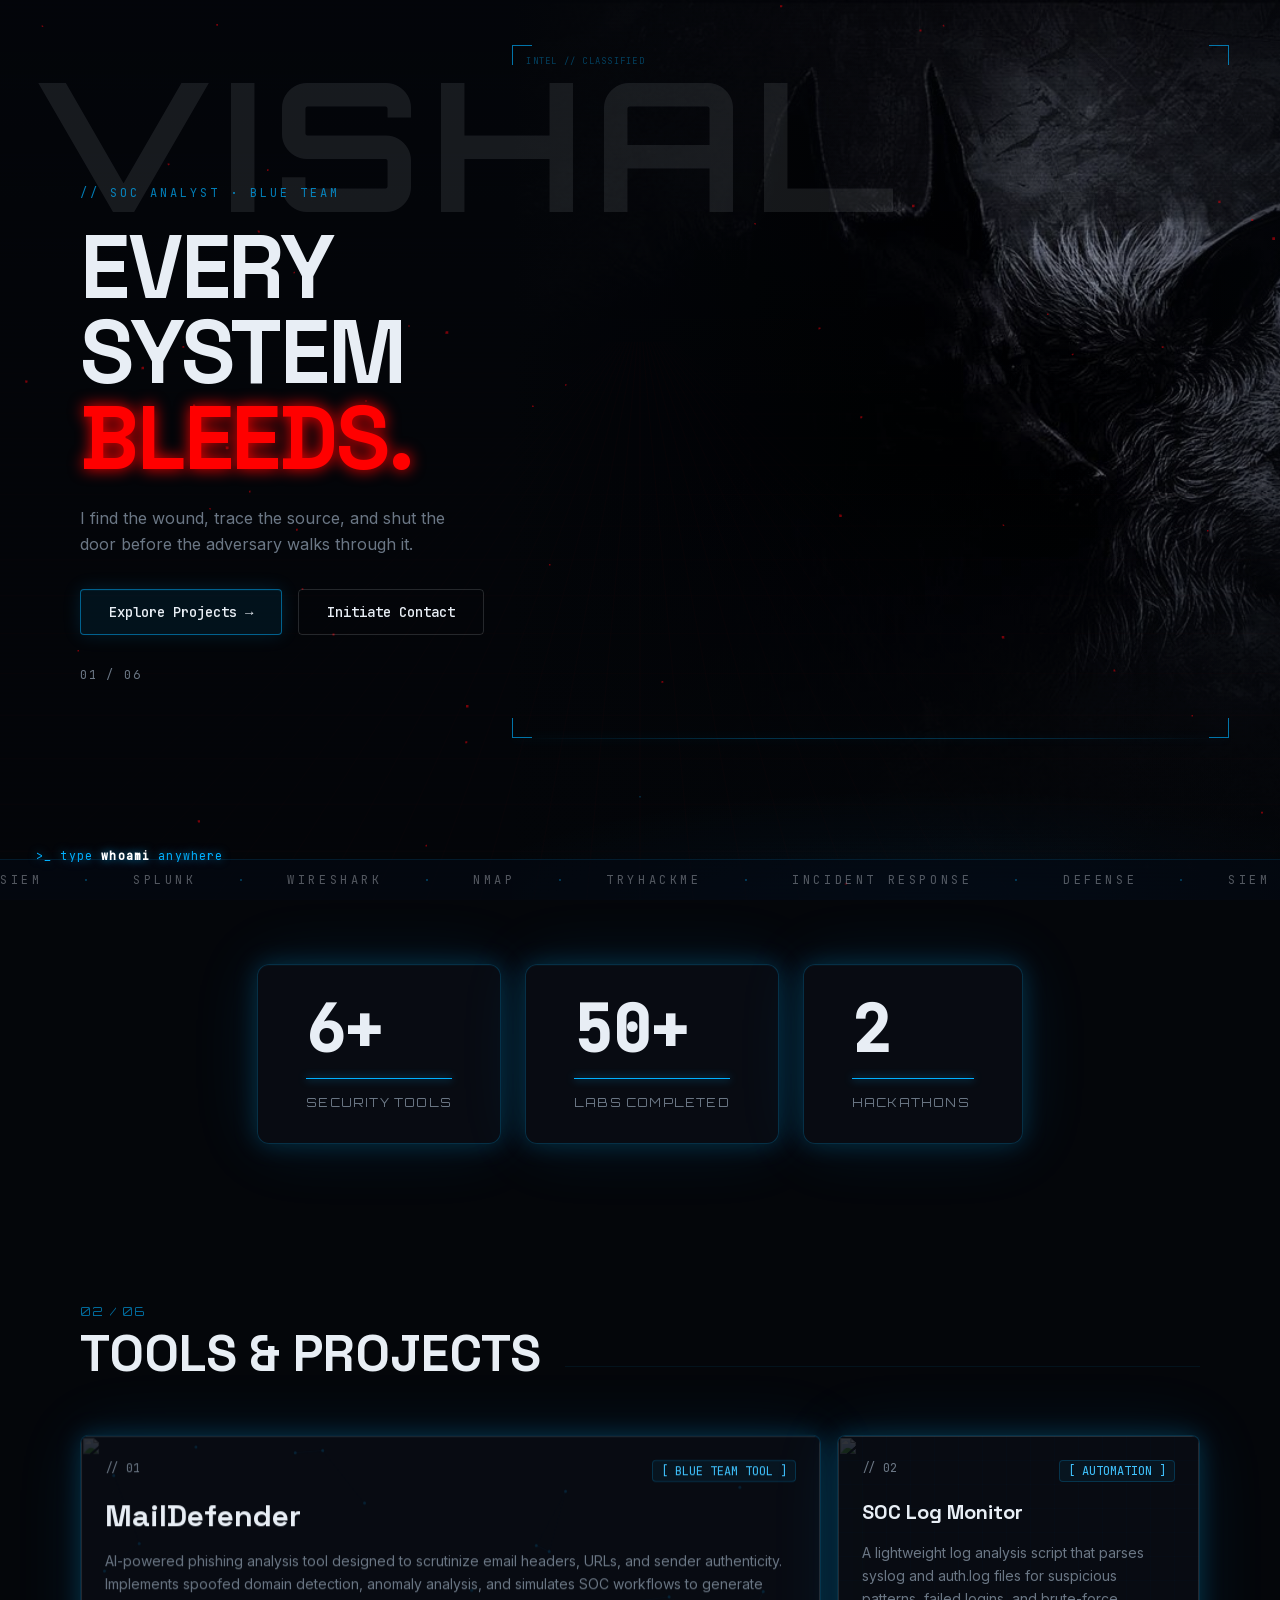
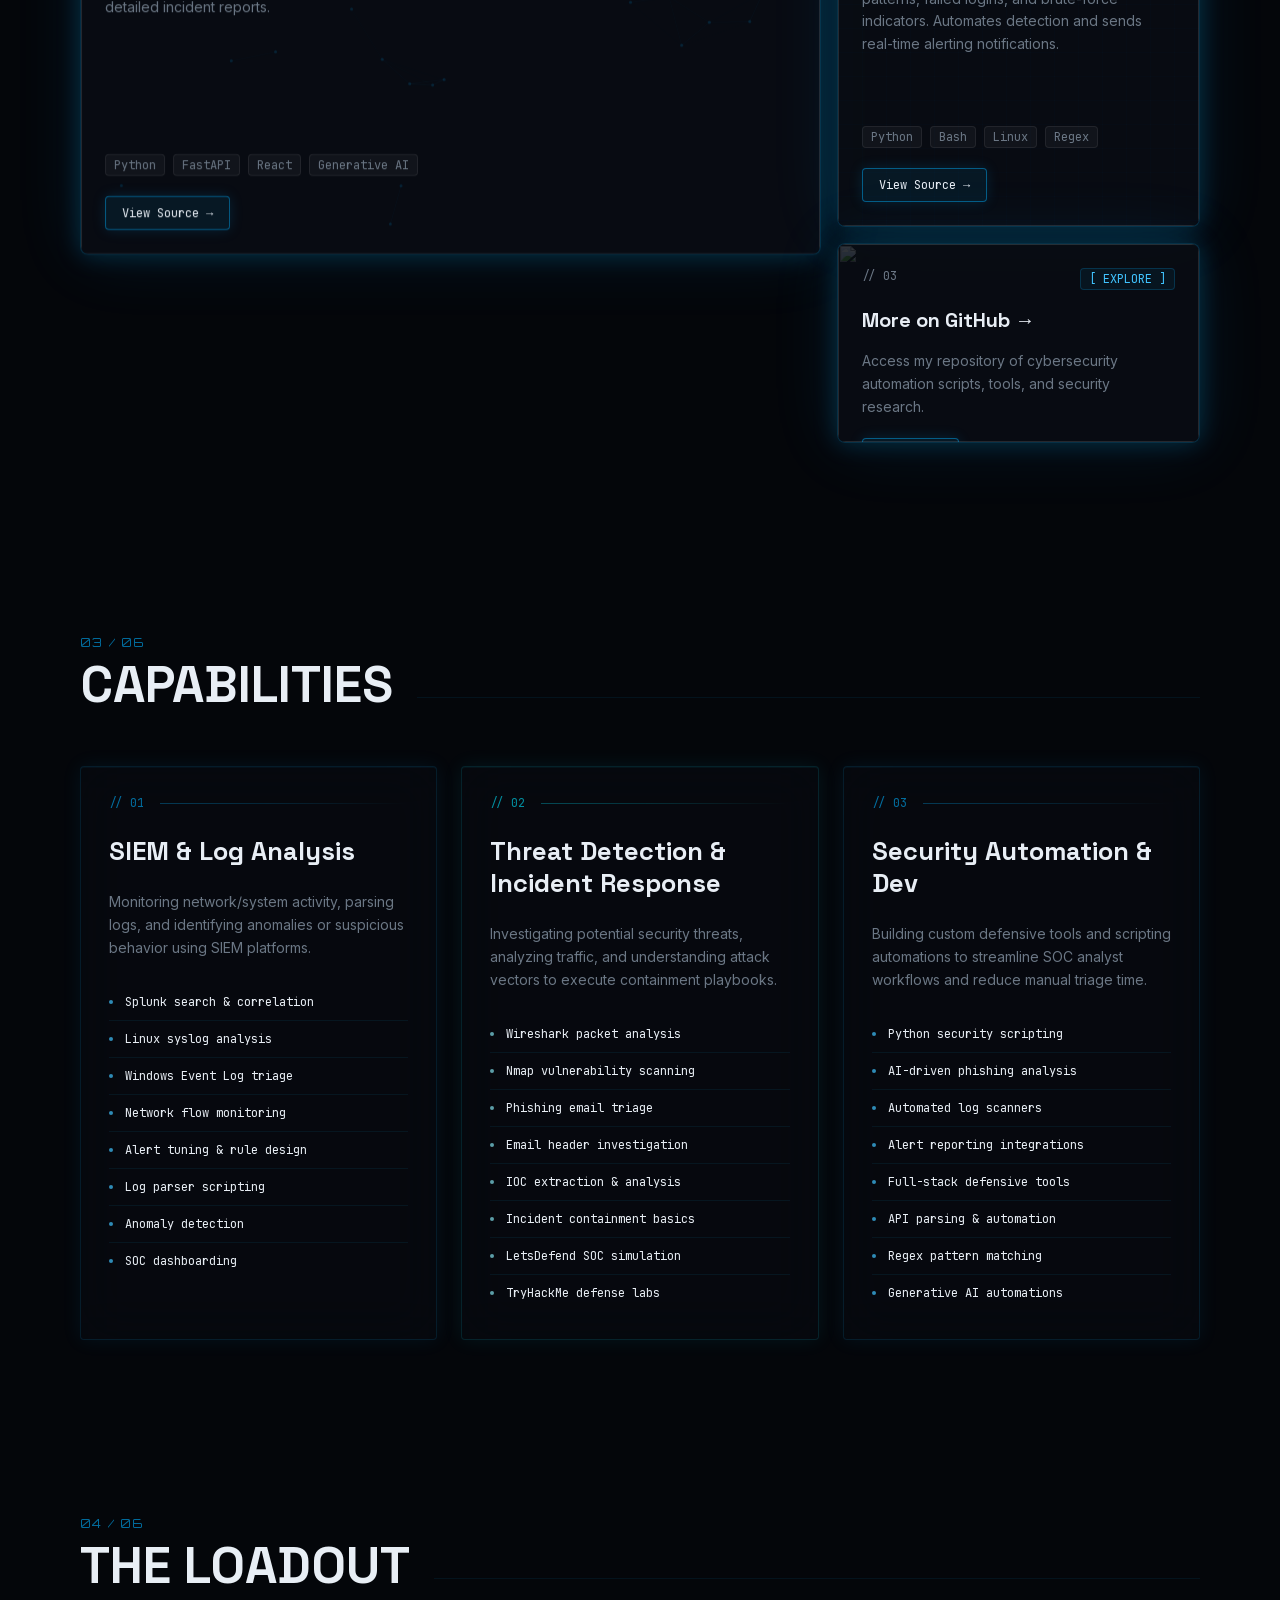
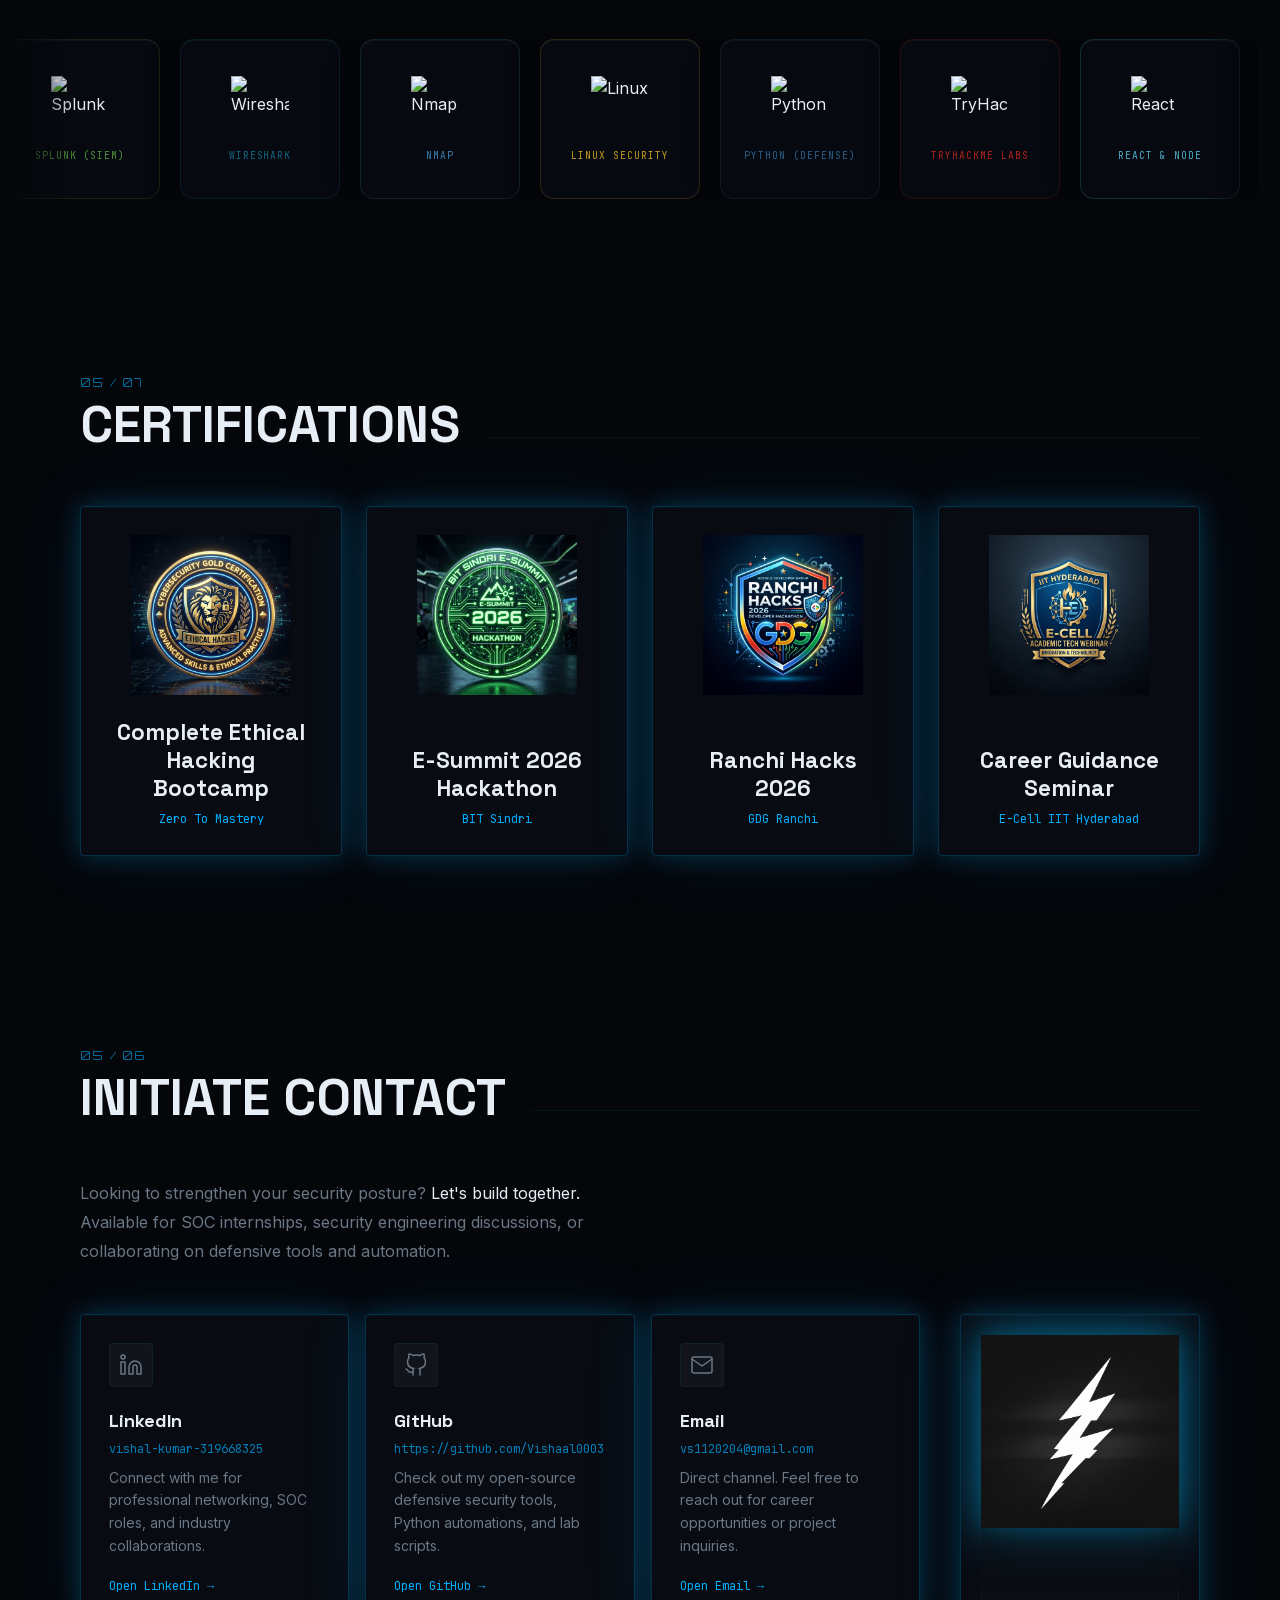
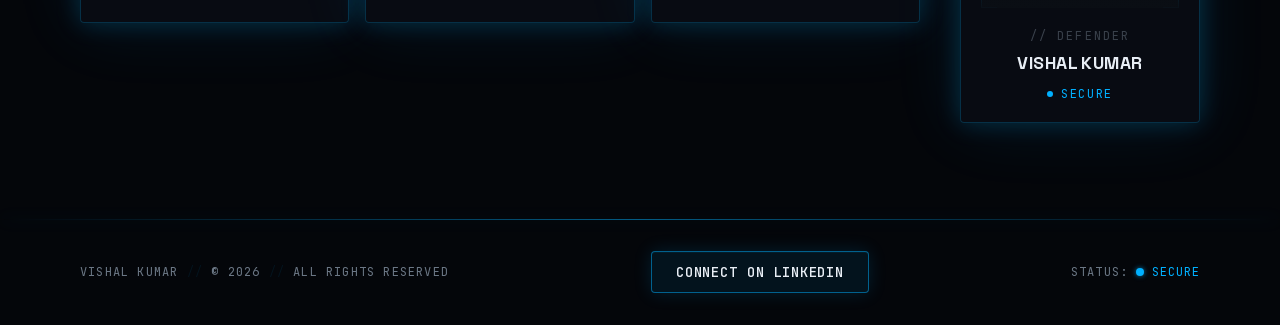
==== index.html @ d6a84d4f "deploy: c1efbf26a50e466e56a707b1d0d58986525c379f" ====
<!DOCTYPE html><html lang="en" class="space_grotesk_ab0b322d-module__zEBXja__variable inter_413c769-module__LNmAwW__variable jetbrains_mono_65475aa-module__RPHOIW__variable orbitron_3105c74e-module__0l-ieG__variable h-full"><head><meta charSet="utf-8"/><meta name="viewport" content="width=device-width, initial-scale=1"/><link rel="preload" href="/_next/static/media/051742360c26797e-s.p.0f97p8c3305p~.woff2" as="font" crossorigin="" type="font/woff2"/><link rel="preload" href="/_next/static/media/0acc7fdf55eb3220-s.p.12o-f1.6qra-s.woff2" as="font" crossorigin="" type="font/woff2"/><link rel="preload" href="/_next/static/media/0c89a48fa5027cee-s.p.0rd3rjvnnhw7n.woff2" as="font" crossorigin="" type="font/woff2"/><link rel="preload" href="/_next/static/media/83afe278b6a6bb3c-s.p.0q-301v4kxxnr.woff2" as="font" crossorigin="" type="font/woff2"/><link rel="preload" as="image" href="/vishal_defender_hero.png"/><link rel="preload" as="image" href="https://cdn.simpleicons.org/splunk/5FBA43"/><link rel="preload" as="image" href="https://cdn.simpleicons.org/wireshark/167e9f"/><link rel="preload" as="image" href="https://cdn.simpleicons.org/nmap/4a9eda"/><link rel="preload" as="image" href="https://cdn.simpleicons.org/linux/fcc624"/><link rel="preload" as="image" href="https://cdn.simpleicons.org/python/3776ab"/><link rel="preload" as="image" href="https://cdn.simpleicons.org/tryhackme/de2920"/><link rel="preload" as="image" href="https://cdn.simpleicons.org/react/61dafb"/><link rel="preload" as="image" href="https://cdn.simpleicons.org/typescript/3178c6"/><link rel="stylesheet" href="/_next/static/chunks/17j7f8eicbx8c.css" data-precedence="next"/><link rel="preload" as="script" fetchPriority="low" href="/_next/static/chunks/0ursk~c~2p0vl.js"/><script src="/_next/static/chunks/0pjq-hlddzx4h.js" async=""></script><script src="/_next/static/chunks/10~x95jhs6ns3.js" async=""></script><script src="/_next/static/chunks/turbopack-0vj.4qb1bflr6.js" async=""></script><script src="/_next/static/chunks/0fsi8lw5utejl.js" async=""></script><script src="/_next/static/chunks/03ga.d~67..6x.js" async=""></script><script src="/_next/static/chunks/15qvp534nahp9.js" async=""></script><script src="/_next/static/chunks/0-wg_1a3a2196.js" async=""></script><meta name="next-size-adjust" content=""/><meta name="theme-color" content="#04060a"/><meta name="color-scheme" content="dark"/><title>Vishal Kumar — SOC Analyst &amp; Blue Team Specialist</title><meta name="description" content="SOC Analyst and cybersecurity defender based in Ranchi, Jharkhand, India. Specializing in threat detection, SIEM log analysis, phishing email triage, and security automations."/><meta name="author" content="Vishal Kumar"/><meta name="keywords" content="SOC Analyst,Blue Team,Threat Detection,SIEM,Splunk,Wireshark,Cybersecurity,Incident Response,MailDefender"/><meta property="og:title" content="Vishal Kumar — SOC Analyst &amp; Blue Team Specialist"/><meta property="og:description" content="SOC Analyst and cybersecurity defender. Specializing in threat detection, SIEM log analysis, and defensive security automations."/><meta property="og:image" content="http://localhost:3000/vishal_defender_1.png"/><meta property="og:image:width" content="1920"/><meta property="og:image:height" content="2180"/><meta property="og:image:alt" content="Vishal Kumar — SOC Analyst &amp; Blue Team Specialist"/><meta property="og:type" content="website"/><meta name="twitter:card" content="summary_large_image"/><meta name="twitter:title" content="Vishal Kumar — SOC Analyst &amp; Blue Team Specialist"/><meta name="twitter:description" content="SOC Analyst and cybersecurity defender. Specializing in threat detection, SIEM log analysis, and defensive security automations."/><meta name="twitter:image" content="http://localhost:3000/vishal_defender_1.png"/><link rel="icon" href="/vishal_defender_1.png"/><script src="/_next/static/chunks/03~yq9q893hmn.js" noModule=""></script></head><body class="min-h-full flex flex-col antialiased relative"><div hidden=""><!--$--><!--/$--></div><div id="tsparticles"><canvas style="width:100%;height:100%"></canvas></div><div class="relative z-10 flex flex-col flex-1"><canvas class="fixed inset-0 w-full h-full pointer-events-none z-50" aria-hidden="true"></canvas><div style="position:fixed;bottom:36px;left:36px;z-index:9999;font-family:var(--font-mono), monospace;font-size:0.72rem;letter-spacing:0.1em;color:#00b0ff;user-select:none;cursor:default;white-space:nowrap;text-shadow:0 0 10px rgba(0,176,255,0.7);animation:whoami-hint 4s ease-in-out infinite">&gt;_ type <strong style="color:#fff">whoami</strong> anywhere</div><main><section class="relative w-full min-h-screen flex flex-col overflow-hidden" style="background:#04060a" aria-label="Hero section"><div class="absolute inset-y-0 right-0 w-full lg:w-[60%] pointer-events-none" style="z-index:0" aria-hidden="true"><img alt="" decoding="async" data-nimg="fill" class="character-portrait" style="position:absolute;height:100%;width:100%;left:0;top:0;right:0;bottom:0;color:transparent;opacity:0.93" src="/vishal_defender_hero.png"/><div class="absolute inset-0" style="background:linear-gradient(to right, #04060a 0%, rgba(4,6,10,0.72) 18%, rgba(4,6,10,0.28) 44%, rgba(4,6,10,0.04) 68%, transparent 85%)"></div><div class="absolute bottom-0 left-0 right-0" style="height:48%;background:linear-gradient(to top, #04060a 0%, rgba(4,6,10,0.78) 38%, transparent 100%)"></div><div class="absolute bottom-0 left-0 right-0" style="height:32%;background:radial-gradient(ellipse 90% 55% at 55% 100%, rgba(0,176,255,0.07) 0%, transparent 70%)"></div><div class="absolute inset-0" style="background:linear-gradient(to left, rgba(4,6,10,0.55) 0%, transparent 25%)"></div><div class="lg:hidden absolute inset-0" style="background:rgba(4,6,10,0.62)"></div></div><div class="absolute inset-0 pointer-events-none" style="background:repeating-linear-gradient(0deg, transparent, transparent 2px, rgba(0,0,0,0.06) 2px, rgba(0,0,0,0.06) 4px);z-index:2" aria-hidden="true"></div><div class="absolute inset-0 pointer-events-none" style="z-index:3;opacity:0.4" aria-hidden="true"><canvas class="absolute inset-0 w-full h-full" aria-hidden="true" style="opacity:0.9"></canvas></div><div class="absolute inset-0 pointer-events-none" style="z-index:4" aria-hidden="true"><div style="position:relative;width:100%;height:100%;overflow:hidden;pointer-events:auto" class="w-full h-full" aria-hidden="true"><div style="width:100%;height:100%"><canvas style="display:block"></canvas></div></div></div><div class="absolute inset-x-0 pointer-events-none flex overflow-hidden" style="z-index:6;top:6%" aria-hidden="true"><span class="hero-watermark-letter font-orbitron font-black select-none" style="line-height:1;letter-spacing:0.06em;color:var(--text-primary);padding-left:clamp(0.75rem, 2.5vw, 5rem);opacity:0;transform:translateY(60px)">V</span><span class="hero-watermark-letter font-orbitron font-black select-none" style="line-height:1;letter-spacing:0.06em;color:var(--text-primary);opacity:0;transform:translateY(60px)">I</span><span class="hero-watermark-letter font-orbitron font-black select-none" style="line-height:1;letter-spacing:0.06em;color:var(--text-primary);opacity:0;transform:translateY(60px)">S</span><span class="hero-watermark-letter font-orbitron font-black select-none" style="line-height:1;letter-spacing:0.06em;color:var(--text-primary);opacity:0;transform:translateY(60px)">H</span><span class="hero-watermark-letter font-orbitron font-black select-none" style="line-height:1;letter-spacing:0.06em;color:var(--text-primary);opacity:0;transform:translateY(60px)">A</span><span class="hero-watermark-letter font-orbitron font-black select-none" style="line-height:1;letter-spacing:0.06em;color:var(--text-primary);opacity:0;transform:translateY(60px)">L</span></div><div class="boot-scan-line" style="z-index:9999;top:0px;opacity:1"></div><div class="absolute hidden lg:block pointer-events-none" aria-hidden="true" style="left:40%;right:4%;top:5%;bottom:18%;z-index:10;opacity:0"><div class="relative w-full h-full"><div style="position:absolute;width:20px;height:20px;border:1.5px solid rgba(0,176,255,0.65);top:0;left:0;border-right:none;border-bottom:none" aria-hidden="true"></div><div style="position:absolute;width:20px;height:20px;border:1.5px solid rgba(0,176,255,0.65);top:0;right:0;border-left:none;border-bottom:none" aria-hidden="true"></div><div style="position:absolute;width:20px;height:20px;border:1.5px solid rgba(0,176,255,0.65);bottom:0;left:0;border-right:none;border-top:none" aria-hidden="true"></div><div style="position:absolute;width:20px;height:20px;border:1.5px solid rgba(0,176,255,0.65);bottom:0;right:0;border-left:none;border-top:none" aria-hidden="true"></div><div style="position:absolute;top:1.5%;left:50%;transform:translateX(-50%);white-space:nowrap"></div><div style="position:absolute;top:1.5%;left:2%;font-family:var(--font-mono);font-size:0.55rem;letter-spacing:0.14em;color:rgba(0,176,255,0.35)">INTEL // CLASSIFIED</div></div></div><div class="relative flex flex-col justify-center flex-1 px-6 lg:px-20 pt-24 pb-32 max-w-2xl" style="z-index:15;opacity:0"><p class="font-mono text-xs tracking-[0.25em] uppercase mb-6" style="color:var(--accent);opacity:0;transform:translateY(12px)">// SOC ANALYST · BLUE TEAM</p><h1 class="font-display font-bold leading-[0.95] tracking-tight mb-6" style="font-size:clamp(3rem, 7vw, 6rem);opacity:0;transform:translateY(24px)"><span style="color:var(--text-primary)">EVERY</span><br/><span style="color:var(--text-primary)">SYSTEM</span><br/><span style="color:#ff0000;text-shadow:0 0 15px #ff0000">BLEEDS.</span></h1><p class="text-base leading-relaxed max-w-sm mb-8" style="color:var(--text-muted);font-family:var(--font-sans);opacity:0;transform:translateY(16px)">I find the wound, trace the source, and shut the door before the adversary walks through it.</p><div class="flex flex-row flex-wrap gap-4" style="opacity:0;transform:translateY(16px)"><a href="#tools" class="hero-cta-primary group relative inline-flex items-center gap-2 px-7 py-3 rounded-sm font-mono text-sm font-medium transition-all duration-300 focus-visible:ring-2 focus-visible:ring-offset-2" style="background:rgba(0,176,255,0.08);color:var(--text-primary);border:1px solid rgba(0,176,255,0.5);box-shadow:0 0 18px rgba(0,176,255,0.15), inset 0 1px 0 rgba(0,176,255,0.06)">Explore Projects<span class="transition-transform duration-200 group-hover:translate-x-1">→</span></a><a href="#contact" class="hero-cta-secondary group inline-flex items-center gap-2 px-7 py-3 rounded-sm font-mono text-sm font-medium transition-all duration-300 focus-visible:ring-2 focus-visible:ring-offset-2" style="background:transparent;color:var(--text-primary);border:1px solid rgba(232,238,245,0.15)">Initiate Contact</a></div><span class="font-mono text-xs mt-8" style="color:var(--text-muted);letter-spacing:0.15em;opacity:0">01 / 06</span><div class="lg:hidden flex gap-6 mt-6 overflow-x-auto" aria-hidden="true" style="scrollbar-width:none;opacity:0"><div class="flex flex-col gap-0.5 shrink-0"><span style="font-family:var(--font-mono);font-size:0.48rem;letter-spacing:0.14em;color:rgba(107,119,133,0.6)">SUBJECT</span><span style="font-family:var(--font-mono);font-size:0.6rem;letter-spacing:0.08em;color:var(--accent-soft)">VISHAL KUMAR</span></div><div class="flex flex-col gap-0.5 shrink-0"><span style="font-family:var(--font-mono);font-size:0.48rem;letter-spacing:0.14em;color:rgba(107,119,133,0.6)">STATUS</span><span style="font-family:var(--font-mono);font-size:0.6rem;letter-spacing:0.08em;color:var(--accent)">MONITORING</span></div><div class="flex flex-col gap-0.5 shrink-0"><span style="font-family:var(--font-mono);font-size:0.48rem;letter-spacing:0.14em;color:rgba(107,119,133,0.6)">SHIELD_LVL</span><span style="font-family:var(--font-mono);font-size:0.6rem;letter-spacing:0.08em;color:var(--neon-red)">MAXIMUM</span></div><div class="flex flex-col gap-0.5 shrink-0"><span style="font-family:var(--font-mono);font-size:0.48rem;letter-spacing:0.14em;color:rgba(107,119,133,0.6)">SIG</span><span style="font-family:var(--font-mono);font-size:0.6rem;letter-spacing:0.08em;color:var(--text-muted)">VK:00:03:91:28</span></div><div class="flex flex-col gap-0.5 shrink-0"><span style="font-family:var(--font-mono);font-size:0.48rem;letter-spacing:0.14em;color:rgba(107,119,133,0.6)">NET_STATUS</span><span style="font-family:var(--font-mono);font-size:0.6rem;letter-spacing:0.08em;color:var(--accent)">SECURE</span></div></div></div><div class="absolute bottom-0 left-0 right-0 overflow-hidden py-3" aria-hidden="true" style="background:rgba(4,10,20,0.55);border-top:1px solid rgba(0,176,255,0.12);z-index:20;opacity:0"><div class="marquee-track flex gap-10 whitespace-nowrap w-max"><span class="font-mono text-xs tracking-[0.3em]" style="color:rgba(232,238,245,0.35)">SIEM<span class="ml-10" style="color:var(--accent);opacity:0.35">·</span></span><span class="font-mono text-xs tracking-[0.3em]" style="color:rgba(232,238,245,0.35)">SPLUNK<span class="ml-10" style="color:var(--accent);opacity:0.35">·</span></span><span class="font-mono text-xs tracking-[0.3em]" style="color:rgba(232,238,245,0.35)">WIRESHARK<span class="ml-10" style="color:var(--accent);opacity:0.35">·</span></span><span class="font-mono text-xs tracking-[0.3em]" style="color:rgba(232,238,245,0.35)">NMAP<span class="ml-10" style="color:var(--accent);opacity:0.35">·</span></span><span class="font-mono text-xs tracking-[0.3em]" style="color:rgba(232,238,245,0.35)">TRYHACKME<span class="ml-10" style="color:var(--accent);opacity:0.35">·</span></span><span class="font-mono text-xs tracking-[0.3em]" style="color:rgba(232,238,245,0.35)">INCIDENT RESPONSE<span class="ml-10" style="color:var(--accent);opacity:0.35">·</span></span><span class="font-mono text-xs tracking-[0.3em]" style="color:rgba(232,238,245,0.35)">DEFENSE<span class="ml-10" style="color:var(--accent);opacity:0.35">·</span></span><span class="font-mono text-xs tracking-[0.3em]" style="color:rgba(232,238,245,0.35)">SIEM<span class="ml-10" style="color:var(--accent);opacity:0.35">·</span></span><span class="font-mono text-xs tracking-[0.3em]" style="color:rgba(232,238,245,0.35)">SPLUNK<span class="ml-10" style="color:var(--accent);opacity:0.35">·</span></span><span class="font-mono text-xs tracking-[0.3em]" style="color:rgba(232,238,245,0.35)">WIRESHARK<span class="ml-10" style="color:var(--accent);opacity:0.35">·</span></span><span class="font-mono text-xs tracking-[0.3em]" style="color:rgba(232,238,245,0.35)">NMAP<span class="ml-10" style="color:var(--accent);opacity:0.35">·</span></span><span class="font-mono text-xs tracking-[0.3em]" style="color:rgba(232,238,245,0.35)">TRYHACKME<span class="ml-10" style="color:var(--accent);opacity:0.35">·</span></span><span class="font-mono text-xs tracking-[0.3em]" style="color:rgba(232,238,245,0.35)">INCIDENT RESPONSE<span class="ml-10" style="color:var(--accent);opacity:0.35">·</span></span><span class="font-mono text-xs tracking-[0.3em]" style="color:rgba(232,238,245,0.35)">DEFENSE<span class="ml-10" style="color:var(--accent);opacity:0.35">·</span></span><span class="font-mono text-xs tracking-[0.3em]" style="color:rgba(232,238,245,0.35)">SIEM<span class="ml-10" style="color:var(--accent);opacity:0.35">·</span></span><span class="font-mono text-xs tracking-[0.3em]" style="color:rgba(232,238,245,0.35)">SPLUNK<span class="ml-10" style="color:var(--accent);opacity:0.35">·</span></span><span class="font-mono text-xs tracking-[0.3em]" style="color:rgba(232,238,245,0.35)">WIRESHARK<span class="ml-10" style="color:var(--accent);opacity:0.35">·</span></span><span class="font-mono text-xs tracking-[0.3em]" style="color:rgba(232,238,245,0.35)">NMAP<span class="ml-10" style="color:var(--accent);opacity:0.35">·</span></span><span class="font-mono text-xs tracking-[0.3em]" style="color:rgba(232,238,245,0.35)">TRYHACKME<span class="ml-10" style="color:var(--accent);opacity:0.35">·</span></span><span class="font-mono text-xs tracking-[0.3em]" style="color:rgba(232,238,245,0.35)">INCIDENT RESPONSE<span class="ml-10" style="color:var(--accent);opacity:0.35">·</span></span><span class="font-mono text-xs tracking-[0.3em]" style="color:rgba(232,238,245,0.35)">DEFENSE<span class="ml-10" style="color:var(--accent);opacity:0.35">·</span></span><span class="font-mono text-xs tracking-[0.3em]" style="color:rgba(232,238,245,0.35)">SIEM<span class="ml-10" style="color:var(--accent);opacity:0.35">·</span></span><span class="font-mono text-xs tracking-[0.3em]" style="color:rgba(232,238,245,0.35)">SPLUNK<span class="ml-10" style="color:var(--accent);opacity:0.35">·</span></span><span class="font-mono text-xs tracking-[0.3em]" style="color:rgba(232,238,245,0.35)">WIRESHARK<span class="ml-10" style="color:var(--accent);opacity:0.35">·</span></span><span class="font-mono text-xs tracking-[0.3em]" style="color:rgba(232,238,245,0.35)">NMAP<span class="ml-10" style="color:var(--accent);opacity:0.35">·</span></span><span class="font-mono text-xs tracking-[0.3em]" style="color:rgba(232,238,245,0.35)">TRYHACKME<span class="ml-10" style="color:var(--accent);opacity:0.35">·</span></span><span class="font-mono text-xs tracking-[0.3em]" style="color:rgba(232,238,245,0.35)">INCIDENT RESPONSE<span class="ml-10" style="color:var(--accent);opacity:0.35">·</span></span><span class="font-mono text-xs tracking-[0.3em]" style="color:rgba(232,238,245,0.35)">DEFENSE<span class="ml-10" style="color:var(--accent);opacity:0.35">·</span></span></div></div><div class="absolute bottom-16 left-1/2 -translate-x-1/2 flex flex-col items-center gap-2" aria-hidden="true" style="z-index:20;opacity:0"><div class="w-px h-10 origin-top" style="background:linear-gradient(to bottom, var(--accent), transparent)"></div></div></section><section id="stats" class="relative w-full py-16" style="background:transparent" aria-label="Statistics"><div class="mx-auto px-6 lg:px-20 flex flex-col sm:flex-row items-center justify-center gap-6"><div class="glass-card flex flex-col gap-4 rounded-xl" style="padding:2rem 3rem;min-width:220px;opacity:0;transform:translateY(24px)"><span class="font-display font-bold leading-none" style="font-size:clamp(2.5rem, 5vw, 4rem);color:var(--text-primary)" aria-label="6+ Security Tools"><span class="font-mono tabular-nums">0<!-- -->+</span></span><span class="block h-px origin-left" style="background:var(--accent);box-shadow:0 0 8px var(--accent);transform:scaleX(0)"></span><span class="font-orbitron text-xs tracking-widest uppercase" style="color:var(--text-muted)">Security Tools</span></div><div class="glass-card flex flex-col gap-4 rounded-xl" style="padding:2rem 3rem;min-width:220px;opacity:0;transform:translateY(24px)"><span class="font-display font-bold leading-none" style="font-size:clamp(2.5rem, 5vw, 4rem);color:var(--text-primary)" aria-label="50+ Labs Completed"><span class="font-mono tabular-nums">0<!-- -->+</span></span><span class="block h-px origin-left" style="background:var(--accent);box-shadow:0 0 8px var(--accent);transform:scaleX(0)"></span><span class="font-orbitron text-xs tracking-widest uppercase" style="color:var(--text-muted)">Labs Completed</span></div><div class="glass-card flex flex-col gap-4 rounded-xl" style="padding:2rem 3rem;min-width:220px;opacity:0;transform:translateY(24px)"><span class="font-display font-bold leading-none" style="font-size:clamp(2.5rem, 5vw, 4rem);color:var(--text-primary)" aria-label="2 Hackathons"><span class="font-mono tabular-nums">0</span></span><span class="block h-px origin-left" style="background:var(--accent);box-shadow:0 0 8px var(--accent);transform:scaleX(0)"></span><span class="font-orbitron text-xs tracking-widest uppercase" style="color:var(--text-muted)">Hackathons</span></div></div></section><section id="tools" class="w-full py-24" style="background:transparent" aria-labelledby="arsenal-heading"><div class="max-w-350 mx-auto px-6 lg:px-20"><div class="flex items-end gap-6 mb-14"><div class="flex flex-col gap-2"><span class="font-orbitron text-xs tracking-widest uppercase" style="color:var(--accent);opacity:0">02 / 06</span><h2 id="arsenal-heading" class="font-display font-bold leading-none" style="font-size:clamp(2rem, 4vw, 3.5rem);color:var(--text-primary);opacity:0;transform:translateY(16px)">TOOLS &amp; PROJECTS</h2></div><div class="flex-1 h-px mb-3 origin-left hidden md:block" aria-hidden="true" style="background:var(--grid-line);transform:scaleX(0)"></div></div><div class="grid grid-cols-1 lg:grid-cols-3 gap-4"><div class="lg:col-span-2"><article class="glass-card group relative rounded-lg overflow-hidden cursor-pointer flex flex-col transition-[transform,border-color,box-shadow] min-h-105" style="will-change:transform;opacity:0;transform:translateY(24px)"><div class="absolute inset-0 pointer-events-none rounded-lg overflow-hidden" aria-hidden="true"><img alt="" loading="lazy" decoding="async" data-nimg="fill" style="position:absolute;height:100%;width:100%;left:0;top:0;right:0;bottom:0;object-fit:cover;object-position:center top;color:transparent;opacity:0.16" src="/electron.png.png"/></div><div class="pointer-events-none absolute inset-0 opacity-0 group-hover:opacity-100 transition-opacity duration-300 rounded-lg" style="background:radial-gradient(180px circle at var(--mx, 50%) var(--my, 50%), rgba(0,176,255,0.05) 0%, transparent 70%)" aria-hidden="true"></div><canvas class="absolute inset-0 w-full h-full opacity-60" aria-hidden="true"></canvas><div class="relative z-10 flex flex-col flex-1 p-6 gap-4"><div class="flex items-start justify-between gap-2"><span class="font-mono text-xs" style="color:var(--text-muted)">// 01</span><span class="font-mono text-xs px-2 py-0.5 rounded-sm border" style="color:var(--accent-soft);border-color:rgba(0,176,255,0.2);background:rgba(0,176,255,0.06)">[ BLUE TEAM TOOL ]</span></div><h3 class="font-display font-bold text-3xl" style="color:var(--text-primary)">MailDefender</h3><p class="text-sm leading-relaxed flex-1" style="color:var(--text-muted)">AI-powered phishing analysis tool designed to scrutinize email headers, URLs, and sender authenticity. Implements spoofed domain detection, anomaly analysis, and simulates SOC workflows to generate detailed incident reports.</p><div class="flex flex-wrap gap-2"><span class="font-mono text-xs px-2 py-0.5 rounded-sm" style="color:var(--text-muted);background:rgba(255,255,255,0.04);border:1px solid rgba(255,255,255,0.07)">Python</span><span class="font-mono text-xs px-2 py-0.5 rounded-sm" style="color:var(--text-muted);background:rgba(255,255,255,0.04);border:1px solid rgba(255,255,255,0.07)">FastAPI</span><span class="font-mono text-xs px-2 py-0.5 rounded-sm" style="color:var(--text-muted);background:rgba(255,255,255,0.04);border:1px solid rgba(255,255,255,0.07)">React</span><span class="font-mono text-xs px-2 py-0.5 rounded-sm" style="color:var(--text-muted);background:rgba(255,255,255,0.04);border:1px solid rgba(255,255,255,0.07)">Generative AI</span></div><div class="flex flex-wrap gap-3 pt-1"><a href="https://github.com/Vishal0003/MailDefender" target="_blank" rel="noopener noreferrer" class="inline-flex items-center gap-1.5 font-mono text-xs px-4 py-2 rounded-sm transition-all duration-200 focus-visible:ring-2 focus-visible:ring-offset-1" style="color:var(--text-primary);background:rgba(0,176,255,0.08);border:1px solid rgba(0,176,255,0.45);box-shadow:0 0 14px rgba(0,176,255,0.15)">View Source →</a></div></div><div class="pointer-events-none absolute inset-0 opacity-0 group-hover:opacity-100 transition-opacity duration-500 rounded-lg" style="background:linear-gradient(135deg, rgba(0,176,255,0.07) 0%, transparent 50%, rgba(0,100,180,0.07) 100%)" aria-hidden="true"></div></article></div><div class="flex flex-col gap-4"><article class="glass-card group relative rounded-lg overflow-hidden cursor-pointer flex flex-col transition-[transform,border-color,box-shadow] min-h-50 h-full" style="will-change:transform;opacity:0;transform:translateY(24px)"><div class="absolute inset-0 pointer-events-none rounded-lg overflow-hidden" aria-hidden="true"><img alt="" loading="lazy" decoding="async" data-nimg="fill" style="position:absolute;height:100%;width:100%;left:0;top:0;right:0;bottom:0;object-fit:cover;object-position:center top;color:transparent;opacity:0.16" src="/electron.png.png"/></div><div class="pointer-events-none absolute inset-0 opacity-0 group-hover:opacity-100 transition-opacity duration-300 rounded-lg" style="background:radial-gradient(180px circle at var(--mx, 50%) var(--my, 50%), rgba(0,176,255,0.05) 0%, transparent 70%)" aria-hidden="true"></div><div class="absolute inset-0 opacity-20 pointer-events-none" style="background-image:linear-gradient(var(--grid-line) 1px, transparent 1px), linear-gradient(90deg, var(--grid-line) 1px, transparent 1px);background-size:24px 24px" aria-hidden="true"></div><div class="relative z-10 flex flex-col flex-1 p-6 gap-4"><div class="flex items-start justify-between gap-2"><span class="font-mono text-xs" style="color:var(--text-muted)">// 02</span><span class="font-mono text-xs px-2 py-0.5 rounded-sm border" style="color:var(--accent-soft);border-color:rgba(0,176,255,0.2);background:rgba(0,176,255,0.06)">[ AUTOMATION ]</span></div><h3 class="font-display font-bold text-xl" style="color:var(--text-primary)">SOC Log Monitor</h3><p class="text-sm leading-relaxed flex-1" style="color:var(--text-muted)">A lightweight log analysis script that parses syslog and auth.log files for suspicious patterns, failed logins, and brute-force indicators. Automates detection and sends real-time alerting notifications.</p><div class="flex flex-wrap gap-2"><span class="font-mono text-xs px-2 py-0.5 rounded-sm" style="color:var(--text-muted);background:rgba(255,255,255,0.04);border:1px solid rgba(255,255,255,0.07)">Python</span><span class="font-mono text-xs px-2 py-0.5 rounded-sm" style="color:var(--text-muted);background:rgba(255,255,255,0.04);border:1px solid rgba(255,255,255,0.07)">Bash</span><span class="font-mono text-xs px-2 py-0.5 rounded-sm" style="color:var(--text-muted);background:rgba(255,255,255,0.04);border:1px solid rgba(255,255,255,0.07)">Linux</span><span class="font-mono text-xs px-2 py-0.5 rounded-sm" style="color:var(--text-muted);background:rgba(255,255,255,0.04);border:1px solid rgba(255,255,255,0.07)">Regex</span></div><div class="flex flex-wrap gap-3 pt-1"><a href="https://github.com/Vishaal0003/soc-log-monitor" target="_blank" rel="noopener noreferrer" class="inline-flex items-center gap-1.5 font-mono text-xs px-4 py-2 rounded-sm transition-all duration-200 focus-visible:ring-2 focus-visible:ring-offset-1" style="color:var(--text-primary);background:rgba(0,176,255,0.08);border:1px solid rgba(0,176,255,0.45);box-shadow:0 0 14px rgba(0,176,255,0.15)">View Source →</a></div></div></article><article class="glass-card group relative rounded-lg overflow-hidden cursor-pointer flex flex-col transition-[transform,border-color,box-shadow] min-h-50" style="will-change:transform;opacity:0;transform:translateY(24px)"><div class="absolute inset-0 pointer-events-none rounded-lg overflow-hidden" aria-hidden="true"><img alt="" loading="lazy" decoding="async" data-nimg="fill" style="position:absolute;height:100%;width:100%;left:0;top:0;right:0;bottom:0;object-fit:cover;object-position:center top;color:transparent;opacity:0.16" src="/electron.png.png"/></div><div class="pointer-events-none absolute inset-0 opacity-0 group-hover:opacity-100 transition-opacity duration-300 rounded-lg" style="background:radial-gradient(180px circle at var(--mx, 50%) var(--my, 50%), rgba(0,176,255,0.05) 0%, transparent 70%)" aria-hidden="true"></div><div class="relative z-10 flex flex-col flex-1 p-6 gap-4"><div class="flex items-start justify-between gap-2"><span class="font-mono text-xs" style="color:var(--text-muted)">// 03</span><span class="font-mono text-xs px-2 py-0.5 rounded-sm border" style="color:var(--accent-soft);border-color:rgba(0,176,255,0.2);background:rgba(0,176,255,0.06)">[ EXPLORE ]</span></div><h3 class="font-display font-bold text-xl" style="color:var(--text-primary)">More on GitHub →</h3><p class="text-sm leading-relaxed flex-1" style="color:var(--text-muted)">Access my repository of cybersecurity automation scripts, tools, and security research.</p><div class="flex flex-wrap gap-3 pt-1"><a href="https://github.com/Vishaal0003" target="_blank" rel="noopener noreferrer" class="inline-flex items-center gap-1.5 font-mono text-xs px-4 py-2 rounded-sm transition-all duration-200 focus-visible:ring-2 focus-visible:ring-offset-1" style="color:var(--text-primary);background:rgba(0,176,255,0.08);border:1px solid rgba(0,176,255,0.45);box-shadow:0 0 14px rgba(0,176,255,0.15)">Explore →</a></div></div></article></div></div></div></section><section id="capabilities" class="w-full py-24" style="background:transparent" aria-labelledby="cap-heading"><div class="max-w-350 mx-auto px-6 lg:px-20"><div class="flex items-end gap-6 mb-14"><div class="flex flex-col gap-2"><span class="font-orbitron text-xs tracking-widest uppercase" style="color:var(--accent);opacity:0">03 / 06</span><h2 id="cap-heading" class="font-display font-bold leading-none" style="font-size:clamp(2rem, 4vw, 3.5rem);color:var(--text-primary);opacity:0;transform:translateY(16px)">CAPABILITIES</h2></div><div class="flex-1 h-px mb-3 origin-left hidden md:block" aria-hidden="true" style="background:var(--grid-line);transform:scaleX(0)"></div></div><div class="grid grid-cols-1 md:grid-cols-2 lg:grid-cols-3 gap-6"><article class="relative flex flex-col gap-6 p-7 rounded-sm" style="background:rgba(10, 14, 20, 0.4);border:1px solid rgba(0,176,255,0.12);backdrop-filter:blur(24px);box-shadow:0 0 20px rgba(0,176,255,0.08), inset 0 1px 0 rgba(0,176,255,0.05);transition:border-color 300ms ease, box-shadow 300ms ease, transform 300ms cubic-bezier(0.22,1,0.36,1);opacity:0;transform:translateY(28px)"><div class="flex items-center gap-4"><span class="font-mono text-xs" style="color:var(--accent);opacity:0.6">// <!-- -->01</span><div class="flex-1 h-px" style="background:linear-gradient(90deg, var(--accent), transparent);opacity:0.3" aria-hidden="true"></div></div><h3 class="font-display font-bold leading-tight" style="font-size:clamp(1.25rem, 2.5vw, 1.6rem);color:var(--text-primary)">SIEM &amp; Log Analysis</h3><p class="text-sm leading-relaxed" style="color:var(--text-muted)">Monitoring network/system activity, parsing logs, and identifying anomalies or suspicious behavior using SIEM platforms.</p><ul class="flex flex-col gap-0" role="list"><li class="flex items-center gap-3 py-2.5 border-b last:border-b-0" style="border-color:var(--grid-line)"><span class="w-1 h-1 rounded-full shrink-0" style="background:var(--accent-soft);opacity:0.7" aria-hidden="true"></span><span class="font-mono text-xs" style="color:var(--text-primary)">Splunk search &amp; correlation</span></li><li class="flex items-center gap-3 py-2.5 border-b last:border-b-0" style="border-color:var(--grid-line)"><span class="w-1 h-1 rounded-full shrink-0" style="background:var(--accent-soft);opacity:0.7" aria-hidden="true"></span><span class="font-mono text-xs" style="color:var(--text-primary)">Linux syslog analysis</span></li><li class="flex items-center gap-3 py-2.5 border-b last:border-b-0" style="border-color:var(--grid-line)"><span class="w-1 h-1 rounded-full shrink-0" style="background:var(--accent-soft);opacity:0.7" aria-hidden="true"></span><span class="font-mono text-xs" style="color:var(--text-primary)">Windows Event Log triage</span></li><li class="flex items-center gap-3 py-2.5 border-b last:border-b-0" style="border-color:var(--grid-line)"><span class="w-1 h-1 rounded-full shrink-0" style="background:var(--accent-soft);opacity:0.7" aria-hidden="true"></span><span class="font-mono text-xs" style="color:var(--text-primary)">Network flow monitoring</span></li><li class="flex items-center gap-3 py-2.5 border-b last:border-b-0" style="border-color:var(--grid-line)"><span class="w-1 h-1 rounded-full shrink-0" style="background:var(--accent-soft);opacity:0.7" aria-hidden="true"></span><span class="font-mono text-xs" style="color:var(--text-primary)">Alert tuning &amp; rule design</span></li><li class="flex items-center gap-3 py-2.5 border-b last:border-b-0" style="border-color:var(--grid-line)"><span class="w-1 h-1 rounded-full shrink-0" style="background:var(--accent-soft);opacity:0.7" aria-hidden="true"></span><span class="font-mono text-xs" style="color:var(--text-primary)">Log parser scripting</span></li><li class="flex items-center gap-3 py-2.5 border-b last:border-b-0" style="border-color:var(--grid-line)"><span class="w-1 h-1 rounded-full shrink-0" style="background:var(--accent-soft);opacity:0.7" aria-hidden="true"></span><span class="font-mono text-xs" style="color:var(--text-primary)">Anomaly detection</span></li><li class="flex items-center gap-3 py-2.5 border-b last:border-b-0" style="border-color:var(--grid-line)"><span class="w-1 h-1 rounded-full shrink-0" style="background:var(--accent-soft);opacity:0.7" aria-hidden="true"></span><span class="font-mono text-xs" style="color:var(--text-primary)">SOC dashboarding</span></li></ul></article><article class="relative flex flex-col gap-6 p-7 rounded-sm" style="background:rgba(10, 14, 20, 0.4);border:1px solid rgba(0,229,255,0.12);backdrop-filter:blur(24px);box-shadow:0 0 20px rgba(0,229,255,0.08), inset 0 1px 0 rgba(0,229,255,0.05);transition:border-color 300ms ease, box-shadow 300ms ease, transform 300ms cubic-bezier(0.22,1,0.36,1);opacity:0;transform:translateY(28px)"><div class="flex items-center gap-4"><span class="font-mono text-xs" style="color:var(--neon-red);opacity:0.6">// <!-- -->02</span><div class="flex-1 h-px" style="background:linear-gradient(90deg, var(--neon-red), transparent);opacity:0.3" aria-hidden="true"></div></div><h3 class="font-display font-bold leading-tight" style="font-size:clamp(1.25rem, 2.5vw, 1.6rem);color:var(--text-primary)">Threat Detection &amp; Incident Response</h3><p class="text-sm leading-relaxed" style="color:var(--text-muted)">Investigating potential security threats, analyzing traffic, and understanding attack vectors to execute containment playbooks.</p><ul class="flex flex-col gap-0" role="list"><li class="flex items-center gap-3 py-2.5 border-b last:border-b-0" style="border-color:var(--grid-line)"><span class="w-1 h-1 rounded-full shrink-0" style="background:var(--neon-red-soft);opacity:0.7" aria-hidden="true"></span><span class="font-mono text-xs" style="color:var(--text-primary)">Wireshark packet analysis</span></li><li class="flex items-center gap-3 py-2.5 border-b last:border-b-0" style="border-color:var(--grid-line)"><span class="w-1 h-1 rounded-full shrink-0" style="background:var(--neon-red-soft);opacity:0.7" aria-hidden="true"></span><span class="font-mono text-xs" style="color:var(--text-primary)">Nmap vulnerability scanning</span></li><li class="flex items-center gap-3 py-2.5 border-b last:border-b-0" style="border-color:var(--grid-line)"><span class="w-1 h-1 rounded-full shrink-0" style="background:var(--neon-red-soft);opacity:0.7" aria-hidden="true"></span><span class="font-mono text-xs" style="color:var(--text-primary)">Phishing email triage</span></li><li class="flex items-center gap-3 py-2.5 border-b last:border-b-0" style="border-color:var(--grid-line)"><span class="w-1 h-1 rounded-full shrink-0" style="background:var(--neon-red-soft);opacity:0.7" aria-hidden="true"></span><span class="font-mono text-xs" style="color:var(--text-primary)">Email header investigation</span></li><li class="flex items-center gap-3 py-2.5 border-b last:border-b-0" style="border-color:var(--grid-line)"><span class="w-1 h-1 rounded-full shrink-0" style="background:var(--neon-red-soft);opacity:0.7" aria-hidden="true"></span><span class="font-mono text-xs" style="color:var(--text-primary)">IOC extraction &amp; analysis</span></li><li class="flex items-center gap-3 py-2.5 border-b last:border-b-0" style="border-color:var(--grid-line)"><span class="w-1 h-1 rounded-full shrink-0" style="background:var(--neon-red-soft);opacity:0.7" aria-hidden="true"></span><span class="font-mono text-xs" style="color:var(--text-primary)">Incident containment basics</span></li><li class="flex items-center gap-3 py-2.5 border-b last:border-b-0" style="border-color:var(--grid-line)"><span class="w-1 h-1 rounded-full shrink-0" style="background:var(--neon-red-soft);opacity:0.7" aria-hidden="true"></span><span class="font-mono text-xs" style="color:var(--text-primary)">LetsDefend SOC simulation</span></li><li class="flex items-center gap-3 py-2.5 border-b last:border-b-0" style="border-color:var(--grid-line)"><span class="w-1 h-1 rounded-full shrink-0" style="background:var(--neon-red-soft);opacity:0.7" aria-hidden="true"></span><span class="font-mono text-xs" style="color:var(--text-primary)">TryHackMe defense labs</span></li></ul></article><article class="relative flex flex-col gap-6 p-7 rounded-sm" style="background:rgba(10, 14, 20, 0.4);border:1px solid rgba(0,176,255,0.12);backdrop-filter:blur(24px);box-shadow:0 0 20px rgba(0,176,255,0.08), inset 0 1px 0 rgba(0,176,255,0.05);transition:border-color 300ms ease, box-shadow 300ms ease, transform 300ms cubic-bezier(0.22,1,0.36,1);opacity:0;transform:translateY(28px)"><div class="flex items-center gap-4"><span class="font-mono text-xs" style="color:var(--accent);opacity:0.6">// <!-- -->03</span><div class="flex-1 h-px" style="background:linear-gradient(90deg, var(--accent), transparent);opacity:0.3" aria-hidden="true"></div></div><h3 class="font-display font-bold leading-tight" style="font-size:clamp(1.25rem, 2.5vw, 1.6rem);color:var(--text-primary)">Security Automation &amp; Dev</h3><p class="text-sm leading-relaxed" style="color:var(--text-muted)">Building custom defensive tools and scripting automations to streamline SOC analyst workflows and reduce manual triage time.</p><ul class="flex flex-col gap-0" role="list"><li class="flex items-center gap-3 py-2.5 border-b last:border-b-0" style="border-color:var(--grid-line)"><span class="w-1 h-1 rounded-full shrink-0" style="background:var(--accent-soft);opacity:0.7" aria-hidden="true"></span><span class="font-mono text-xs" style="color:var(--text-primary)">Python security scripting</span></li><li class="flex items-center gap-3 py-2.5 border-b last:border-b-0" style="border-color:var(--grid-line)"><span class="w-1 h-1 rounded-full shrink-0" style="background:var(--accent-soft);opacity:0.7" aria-hidden="true"></span><span class="font-mono text-xs" style="color:var(--text-primary)">AI-driven phishing analysis</span></li><li class="flex items-center gap-3 py-2.5 border-b last:border-b-0" style="border-color:var(--grid-line)"><span class="w-1 h-1 rounded-full shrink-0" style="background:var(--accent-soft);opacity:0.7" aria-hidden="true"></span><span class="font-mono text-xs" style="color:var(--text-primary)">Automated log scanners</span></li><li class="flex items-center gap-3 py-2.5 border-b last:border-b-0" style="border-color:var(--grid-line)"><span class="w-1 h-1 rounded-full shrink-0" style="background:var(--accent-soft);opacity:0.7" aria-hidden="true"></span><span class="font-mono text-xs" style="color:var(--text-primary)">Alert reporting integrations</span></li><li class="flex items-center gap-3 py-2.5 border-b last:border-b-0" style="border-color:var(--grid-line)"><span class="w-1 h-1 rounded-full shrink-0" style="background:var(--accent-soft);opacity:0.7" aria-hidden="true"></span><span class="font-mono text-xs" style="color:var(--text-primary)">Full-stack defensive tools</span></li><li class="flex items-center gap-3 py-2.5 border-b last:border-b-0" style="border-color:var(--grid-line)"><span class="w-1 h-1 rounded-full shrink-0" style="background:var(--accent-soft);opacity:0.7" aria-hidden="true"></span><span class="font-mono text-xs" style="color:var(--text-primary)">API parsing &amp; automation</span></li><li class="flex items-center gap-3 py-2.5 border-b last:border-b-0" style="border-color:var(--grid-line)"><span class="w-1 h-1 rounded-full shrink-0" style="background:var(--accent-soft);opacity:0.7" aria-hidden="true"></span><span class="font-mono text-xs" style="color:var(--text-primary)">Regex pattern matching</span></li><li class="flex items-center gap-3 py-2.5 border-b last:border-b-0" style="border-color:var(--grid-line)"><span class="w-1 h-1 rounded-full shrink-0" style="background:var(--accent-soft);opacity:0.7" aria-hidden="true"></span><span class="font-mono text-xs" style="color:var(--text-primary)">Generative AI automations</span></li></ul></article></div></div></section><section id="loadout" class="w-full py-20" style="background:transparent" aria-labelledby="loadout-heading"><div class="max-w-350 mx-auto px-6 lg:px-20 mb-12"><div class="flex items-end gap-6"><div class="flex flex-col gap-2"><span class="font-orbitron text-xs tracking-widest uppercase" style="color:var(--accent);opacity:0">04 / 06</span><h2 id="loadout-heading" class="font-display font-bold leading-none" style="font-size:clamp(2rem, 4vw, 3.5rem);color:var(--text-primary);opacity:0;transform:translateY(16px)">THE LOADOUT</h2></div><div class="flex-1 h-px mb-3 origin-left hidden md:block" aria-hidden="true" style="background:var(--grid-line);transform:scaleX(0)"></div></div></div><div class="relative w-full overflow-hidden" style="mask-image:linear-gradient(to right, transparent, black 6%, black 94%, transparent);-webkit-mask-image:linear-gradient(to right, transparent, black 6%, black 94%, transparent);opacity:0"><div class="flex marquee-track-quad"><div class="flex flex-col items-center justify-center gap-4 shrink-0" style="width:160px;height:160px;margin-right:20px;background:rgba(10, 14, 20, 0.55);border:1px solid #5FBA4328;border-radius:14px;backdrop-filter:blur(20px);-webkit-backdrop-filter:blur(20px);box-shadow:0 4px 32px rgba(0,0,0,0.3), inset 0 1px 0 rgba(255,255,255,0.04)"><div style="width:58px;height:58px;display:flex;align-items:center;justify-content:center"><img src="https://cdn.simpleicons.org/splunk/5FBA43" alt="Splunk" width="58" height="58" style="object-fit:contain"/></div><span class="font-mono uppercase text-center leading-tight px-2" style="font-size:0.6rem;letter-spacing:0.1em;color:#5FBA43;opacity:0.8">Splunk (SIEM)</span></div><div class="flex flex-col items-center justify-center gap-4 shrink-0" style="width:160px;height:160px;margin-right:20px;background:rgba(10, 14, 20, 0.55);border:1px solid #167E9F28;border-radius:14px;backdrop-filter:blur(20px);-webkit-backdrop-filter:blur(20px);box-shadow:0 4px 32px rgba(0,0,0,0.3), inset 0 1px 0 rgba(255,255,255,0.04)"><div style="width:58px;height:58px;display:flex;align-items:center;justify-content:center"><img src="https://cdn.simpleicons.org/wireshark/167e9f" alt="Wireshark" width="58" height="58" style="object-fit:contain"/></div><span class="font-mono uppercase text-center leading-tight px-2" style="font-size:0.6rem;letter-spacing:0.1em;color:#167E9F;opacity:0.8">Wireshark</span></div><div class="flex flex-col items-center justify-center gap-4 shrink-0" style="width:160px;height:160px;margin-right:20px;background:rgba(10, 14, 20, 0.55);border:1px solid #4A9EDA28;border-radius:14px;backdrop-filter:blur(20px);-webkit-backdrop-filter:blur(20px);box-shadow:0 4px 32px rgba(0,0,0,0.3), inset 0 1px 0 rgba(255,255,255,0.04)"><div style="width:58px;height:58px;display:flex;align-items:center;justify-content:center"><img src="https://cdn.simpleicons.org/nmap/4a9eda" alt="Nmap" width="58" height="58" style="object-fit:contain"/></div><span class="font-mono uppercase text-center leading-tight px-2" style="font-size:0.6rem;letter-spacing:0.1em;color:#4A9EDA;opacity:0.8">Nmap</span></div><div class="flex flex-col items-center justify-center gap-4 shrink-0" style="width:160px;height:160px;margin-right:20px;background:rgba(10, 14, 20, 0.55);border:1px solid #FCC62428;border-radius:14px;backdrop-filter:blur(20px);-webkit-backdrop-filter:blur(20px);box-shadow:0 4px 32px rgba(0,0,0,0.3), inset 0 1px 0 rgba(255,255,255,0.04)"><div style="width:58px;height:58px;display:flex;align-items:center;justify-content:center"><img src="https://cdn.simpleicons.org/linux/fcc624" alt="Linux" width="58" height="58" style="object-fit:contain"/></div><span class="font-mono uppercase text-center leading-tight px-2" style="font-size:0.6rem;letter-spacing:0.1em;color:#FCC624;opacity:0.8">Linux Security</span></div><div class="flex flex-col items-center justify-center gap-4 shrink-0" style="width:160px;height:160px;margin-right:20px;background:rgba(10, 14, 20, 0.55);border:1px solid #3776AB28;border-radius:14px;backdrop-filter:blur(20px);-webkit-backdrop-filter:blur(20px);box-shadow:0 4px 32px rgba(0,0,0,0.3), inset 0 1px 0 rgba(255,255,255,0.04)"><div style="width:58px;height:58px;display:flex;align-items:center;justify-content:center"><img src="https://cdn.simpleicons.org/python/3776ab" alt="Python" width="58" height="58" style="object-fit:contain"/></div><span class="font-mono uppercase text-center leading-tight px-2" style="font-size:0.6rem;letter-spacing:0.1em;color:#3776AB;opacity:0.8">Python (Defense)</span></div><div class="flex flex-col items-center justify-center gap-4 shrink-0" style="width:160px;height:160px;margin-right:20px;background:rgba(10, 14, 20, 0.55);border:1px solid #DE292028;border-radius:14px;backdrop-filter:blur(20px);-webkit-backdrop-filter:blur(20px);box-shadow:0 4px 32px rgba(0,0,0,0.3), inset 0 1px 0 rgba(255,255,255,0.04)"><div style="width:58px;height:58px;display:flex;align-items:center;justify-content:center"><img src="https://cdn.simpleicons.org/tryhackme/de2920" alt="TryHackMe" width="58" height="58" style="object-fit:contain"/></div><span class="font-mono uppercase text-center leading-tight px-2" style="font-size:0.6rem;letter-spacing:0.1em;color:#DE2920;opacity:0.8">TryHackMe Labs</span></div><div class="flex flex-col items-center justify-center gap-4 shrink-0" style="width:160px;height:160px;margin-right:20px;background:rgba(10, 14, 20, 0.55);border:1px solid #61DAFB28;border-radius:14px;backdrop-filter:blur(20px);-webkit-backdrop-filter:blur(20px);box-shadow:0 4px 32px rgba(0,0,0,0.3), inset 0 1px 0 rgba(255,255,255,0.04)"><div style="width:58px;height:58px;display:flex;align-items:center;justify-content:center"><img src="https://cdn.simpleicons.org/react/61dafb" alt="React" width="58" height="58" style="object-fit:contain"/></div><span class="font-mono uppercase text-center leading-tight px-2" style="font-size:0.6rem;letter-spacing:0.1em;color:#61DAFB;opacity:0.8">React &amp; Node</span></div><div class="flex flex-col items-center justify-center gap-4 shrink-0" style="width:160px;height:160px;margin-right:20px;background:rgba(10, 14, 20, 0.55);border:1px solid #3178C628;border-radius:14px;backdrop-filter:blur(20px);-webkit-backdrop-filter:blur(20px);box-shadow:0 4px 32px rgba(0,0,0,0.3), inset 0 1px 0 rgba(255,255,255,0.04)"><div style="width:58px;height:58px;display:flex;align-items:center;justify-content:center"><img src="https://cdn.simpleicons.org/typescript/3178c6" alt="TypeScript" width="58" height="58" style="object-fit:contain"/></div><span class="font-mono uppercase text-center leading-tight px-2" style="font-size:0.6rem;letter-spacing:0.1em;color:#3178C6;opacity:0.8">TypeScript</span></div><div class="flex flex-col items-center justify-center gap-4 shrink-0" style="width:160px;height:160px;margin-right:20px;background:rgba(10, 14, 20, 0.55);border:1px solid #00E5FF28;border-radius:14px;backdrop-filter:blur(20px);-webkit-backdrop-filter:blur(20px);box-shadow:0 4px 32px rgba(0,0,0,0.3), inset 0 1px 0 rgba(255,255,255,0.04)"><div style="width:58px;height:58px;display:flex;align-items:center;justify-content:center"><svg viewBox="0 0 100 100" width="58" height="58" fill="none"><circle cx="12" cy="20" r="8" fill="#00E5FF"></circle><circle cx="12" cy="50" r="8" fill="#00E5FF"></circle><circle cx="12" cy="80" r="8" fill="#00E5FF"></circle><circle cx="50" cy="35" r="8" fill="#00E5FF"></circle><circle cx="50" cy="65" r="8" fill="#00E5FF"></circle><circle cx="88" cy="50" r="8" fill="#00E5FF"></circle><line x1="20" y1="20" x2="42" y2="35" stroke="#00E5FF" stroke-width="2" opacity="0.5"></line><line x1="20" y1="50" x2="42" y2="35" stroke="#00E5FF" stroke-width="2" opacity="0.5"></line><line x1="20" y1="80" x2="42" y2="35" stroke="#00E5FF" stroke-width="2" opacity="0.5"></line><line x1="20" y1="20" x2="42" y2="65" stroke="#00E5FF" stroke-width="2" opacity="0.5"></line><line x1="20" y1="50" x2="42" y2="65" stroke="#00E5FF" stroke-width="2" opacity="0.5"></line><line x1="20" y1="80" x2="42" y2="65" stroke="#00E5FF" stroke-width="2" opacity="0.5"></line><line x1="58" y1="35" x2="80" y2="50" stroke="#00E5FF" stroke-width="2" opacity="0.5"></line><line x1="58" y1="65" x2="80" y2="50" stroke="#00E5FF" stroke-width="2" opacity="0.5"></line></svg></div><span class="font-mono uppercase text-center leading-tight px-2" style="font-size:0.6rem;letter-spacing:0.1em;color:#00E5FF;opacity:0.8">AI &amp; Automations</span></div><div class="flex flex-col items-center justify-center gap-4 shrink-0" style="width:160px;height:160px;margin-right:20px;background:rgba(10, 14, 20, 0.55);border:1px solid #5FBA4328;border-radius:14px;backdrop-filter:blur(20px);-webkit-backdrop-filter:blur(20px);box-shadow:0 4px 32px rgba(0,0,0,0.3), inset 0 1px 0 rgba(255,255,255,0.04)"><div style="width:58px;height:58px;display:flex;align-items:center;justify-content:center"><img src="https://cdn.simpleicons.org/splunk/5FBA43" alt="Splunk" width="58" height="58" style="object-fit:contain"/></div><span class="font-mono uppercase text-center leading-tight px-2" style="font-size:0.6rem;letter-spacing:0.1em;color:#5FBA43;opacity:0.8">Splunk (SIEM)</span></div><div class="flex flex-col items-center justify-center gap-4 shrink-0" style="width:160px;height:160px;margin-right:20px;background:rgba(10, 14, 20, 0.55);border:1px solid #167E9F28;border-radius:14px;backdrop-filter:blur(20px);-webkit-backdrop-filter:blur(20px);box-shadow:0 4px 32px rgba(0,0,0,0.3), inset 0 1px 0 rgba(255,255,255,0.04)"><div style="width:58px;height:58px;display:flex;align-items:center;justify-content:center"><img src="https://cdn.simpleicons.org/wireshark/167e9f" alt="Wireshark" width="58" height="58" style="object-fit:contain"/></div><span class="font-mono uppercase text-center leading-tight px-2" style="font-size:0.6rem;letter-spacing:0.1em;color:#167E9F;opacity:0.8">Wireshark</span></div><div class="flex flex-col items-center justify-center gap-4 shrink-0" style="width:160px;height:160px;margin-right:20px;background:rgba(10, 14, 20, 0.55);border:1px solid #4A9EDA28;border-radius:14px;backdrop-filter:blur(20px);-webkit-backdrop-filter:blur(20px);box-shadow:0 4px 32px rgba(0,0,0,0.3), inset 0 1px 0 rgba(255,255,255,0.04)"><div style="width:58px;height:58px;display:flex;align-items:center;justify-content:center"><img src="https://cdn.simpleicons.org/nmap/4a9eda" alt="Nmap" width="58" height="58" style="object-fit:contain"/></div><span class="font-mono uppercase text-center leading-tight px-2" style="font-size:0.6rem;letter-spacing:0.1em;color:#4A9EDA;opacity:0.8">Nmap</span></div><div class="flex flex-col items-center justify-center gap-4 shrink-0" style="width:160px;height:160px;margin-right:20px;background:rgba(10, 14, 20, 0.55);border:1px solid #FCC62428;border-radius:14px;backdrop-filter:blur(20px);-webkit-backdrop-filter:blur(20px);box-shadow:0 4px 32px rgba(0,0,0,0.3), inset 0 1px 0 rgba(255,255,255,0.04)"><div style="width:58px;height:58px;display:flex;align-items:center;justify-content:center"><img src="https://cdn.simpleicons.org/linux/fcc624" alt="Linux" width="58" height="58" style="object-fit:contain"/></div><span class="font-mono uppercase text-center leading-tight px-2" style="font-size:0.6rem;letter-spacing:0.1em;color:#FCC624;opacity:0.8">Linux Security</span></div><div class="flex flex-col items-center justify-center gap-4 shrink-0" style="width:160px;height:160px;margin-right:20px;background:rgba(10, 14, 20, 0.55);border:1px solid #3776AB28;border-radius:14px;backdrop-filter:blur(20px);-webkit-backdrop-filter:blur(20px);box-shadow:0 4px 32px rgba(0,0,0,0.3), inset 0 1px 0 rgba(255,255,255,0.04)"><div style="width:58px;height:58px;display:flex;align-items:center;justify-content:center"><img src="https://cdn.simpleicons.org/python/3776ab" alt="Python" width="58" height="58" style="object-fit:contain"/></div><span class="font-mono uppercase text-center leading-tight px-2" style="font-size:0.6rem;letter-spacing:0.1em;color:#3776AB;opacity:0.8">Python (Defense)</span></div><div class="flex flex-col items-center justify-center gap-4 shrink-0" style="width:160px;height:160px;margin-right:20px;background:rgba(10, 14, 20, 0.55);border:1px solid #DE292028;border-radius:14px;backdrop-filter:blur(20px);-webkit-backdrop-filter:blur(20px);box-shadow:0 4px 32px rgba(0,0,0,0.3), inset 0 1px 0 rgba(255,255,255,0.04)"><div style="width:58px;height:58px;display:flex;align-items:center;justify-content:center"><img src="https://cdn.simpleicons.org/tryhackme/de2920" alt="TryHackMe" width="58" height="58" style="object-fit:contain"/></div><span class="font-mono uppercase text-center leading-tight px-2" style="font-size:0.6rem;letter-spacing:0.1em;color:#DE2920;opacity:0.8">TryHackMe Labs</span></div><div class="flex flex-col items-center justify-center gap-4 shrink-0" style="width:160px;height:160px;margin-right:20px;background:rgba(10, 14, 20, 0.55);border:1px solid #61DAFB28;border-radius:14px;backdrop-filter:blur(20px);-webkit-backdrop-filter:blur(20px);box-shadow:0 4px 32px rgba(0,0,0,0.3), inset 0 1px 0 rgba(255,255,255,0.04)"><div style="width:58px;height:58px;display:flex;align-items:center;justify-content:center"><img src="https://cdn.simpleicons.org/react/61dafb" alt="React" width="58" height="58" style="object-fit:contain"/></div><span class="font-mono uppercase text-center leading-tight px-2" style="font-size:0.6rem;letter-spacing:0.1em;color:#61DAFB;opacity:0.8">React &amp; Node</span></div><div class="flex flex-col items-center justify-center gap-4 shrink-0" style="width:160px;height:160px;margin-right:20px;background:rgba(10, 14, 20, 0.55);border:1px solid #3178C628;border-radius:14px;backdrop-filter:blur(20px);-webkit-backdrop-filter:blur(20px);box-shadow:0 4px 32px rgba(0,0,0,0.3), inset 0 1px 0 rgba(255,255,255,0.04)"><div style="width:58px;height:58px;display:flex;align-items:center;justify-content:center"><img src="https://cdn.simpleicons.org/typescript/3178c6" alt="TypeScript" width="58" height="58" style="object-fit:contain"/></div><span class="font-mono uppercase text-center leading-tight px-2" style="font-size:0.6rem;letter-spacing:0.1em;color:#3178C6;opacity:0.8">TypeScript</span></div><div class="flex flex-col items-center justify-center gap-4 shrink-0" style="width:160px;height:160px;margin-right:20px;background:rgba(10, 14, 20, 0.55);border:1px solid #00E5FF28;border-radius:14px;backdrop-filter:blur(20px);-webkit-backdrop-filter:blur(20px);box-shadow:0 4px 32px rgba(0,0,0,0.3), inset 0 1px 0 rgba(255,255,255,0.04)"><div style="width:58px;height:58px;display:flex;align-items:center;justify-content:center"><svg viewBox="0 0 100 100" width="58" height="58" fill="none"><circle cx="12" cy="20" r="8" fill="#00E5FF"></circle><circle cx="12" cy="50" r="8" fill="#00E5FF"></circle><circle cx="12" cy="80" r="8" fill="#00E5FF"></circle><circle cx="50" cy="35" r="8" fill="#00E5FF"></circle><circle cx="50" cy="65" r="8" fill="#00E5FF"></circle><circle cx="88" cy="50" r="8" fill="#00E5FF"></circle><line x1="20" y1="20" x2="42" y2="35" stroke="#00E5FF" stroke-width="2" opacity="0.5"></line><line x1="20" y1="50" x2="42" y2="35" stroke="#00E5FF" stroke-width="2" opacity="0.5"></line><line x1="20" y1="80" x2="42" y2="35" stroke="#00E5FF" stroke-width="2" opacity="0.5"></line><line x1="20" y1="20" x2="42" y2="65" stroke="#00E5FF" stroke-width="2" opacity="0.5"></line><line x1="20" y1="50" x2="42" y2="65" stroke="#00E5FF" stroke-width="2" opacity="0.5"></line><line x1="20" y1="80" x2="42" y2="65" stroke="#00E5FF" stroke-width="2" opacity="0.5"></line><line x1="58" y1="35" x2="80" y2="50" stroke="#00E5FF" stroke-width="2" opacity="0.5"></line><line x1="58" y1="65" x2="80" y2="50" stroke="#00E5FF" stroke-width="2" opacity="0.5"></line></svg></div><span class="font-mono uppercase text-center leading-tight px-2" style="font-size:0.6rem;letter-spacing:0.1em;color:#00E5FF;opacity:0.8">AI &amp; Automations</span></div><div class="flex flex-col items-center justify-center gap-4 shrink-0" style="width:160px;height:160px;margin-right:20px;background:rgba(10, 14, 20, 0.55);border:1px solid #5FBA4328;border-radius:14px;backdrop-filter:blur(20px);-webkit-backdrop-filter:blur(20px);box-shadow:0 4px 32px rgba(0,0,0,0.3), inset 0 1px 0 rgba(255,255,255,0.04)"><div style="width:58px;height:58px;display:flex;align-items:center;justify-content:center"><img src="https://cdn.simpleicons.org/splunk/5FBA43" alt="Splunk" width="58" height="58" style="object-fit:contain"/></div><span class="font-mono uppercase text-center leading-tight px-2" style="font-size:0.6rem;letter-spacing:0.1em;color:#5FBA43;opacity:0.8">Splunk (SIEM)</span></div><div class="flex flex-col items-center justify-center gap-4 shrink-0" style="width:160px;height:160px;margin-right:20px;background:rgba(10, 14, 20, 0.55);border:1px solid #167E9F28;border-radius:14px;backdrop-filter:blur(20px);-webkit-backdrop-filter:blur(20px);box-shadow:0 4px 32px rgba(0,0,0,0.3), inset 0 1px 0 rgba(255,255,255,0.04)"><div style="width:58px;height:58px;display:flex;align-items:center;justify-content:center"><img src="https://cdn.simpleicons.org/wireshark/167e9f" alt="Wireshark" width="58" height="58" style="object-fit:contain"/></div><span class="font-mono uppercase text-center leading-tight px-2" style="font-size:0.6rem;letter-spacing:0.1em;color:#167E9F;opacity:0.8">Wireshark</span></div><div class="flex flex-col items-center justify-center gap-4 shrink-0" style="width:160px;height:160px;margin-right:20px;background:rgba(10, 14, 20, 0.55);border:1px solid #4A9EDA28;border-radius:14px;backdrop-filter:blur(20px);-webkit-backdrop-filter:blur(20px);box-shadow:0 4px 32px rgba(0,0,0,0.3), inset 0 1px 0 rgba(255,255,255,0.04)"><div style="width:58px;height:58px;display:flex;align-items:center;justify-content:center"><img src="https://cdn.simpleicons.org/nmap/4a9eda" alt="Nmap" width="58" height="58" style="object-fit:contain"/></div><span class="font-mono uppercase text-center leading-tight px-2" style="font-size:0.6rem;letter-spacing:0.1em;color:#4A9EDA;opacity:0.8">Nmap</span></div><div class="flex flex-col items-center justify-center gap-4 shrink-0" style="width:160px;height:160px;margin-right:20px;background:rgba(10, 14, 20, 0.55);border:1px solid #FCC62428;border-radius:14px;backdrop-filter:blur(20px);-webkit-backdrop-filter:blur(20px);box-shadow:0 4px 32px rgba(0,0,0,0.3), inset 0 1px 0 rgba(255,255,255,0.04)"><div style="width:58px;height:58px;display:flex;align-items:center;justify-content:center"><img src="https://cdn.simpleicons.org/linux/fcc624" alt="Linux" width="58" height="58" style="object-fit:contain"/></div><span class="font-mono uppercase text-center leading-tight px-2" style="font-size:0.6rem;letter-spacing:0.1em;color:#FCC624;opacity:0.8">Linux Security</span></div><div class="flex flex-col items-center justify-center gap-4 shrink-0" style="width:160px;height:160px;margin-right:20px;background:rgba(10, 14, 20, 0.55);border:1px solid #3776AB28;border-radius:14px;backdrop-filter:blur(20px);-webkit-backdrop-filter:blur(20px);box-shadow:0 4px 32px rgba(0,0,0,0.3), inset 0 1px 0 rgba(255,255,255,0.04)"><div style="width:58px;height:58px;display:flex;align-items:center;justify-content:center"><img src="https://cdn.simpleicons.org/python/3776ab" alt="Python" width="58" height="58" style="object-fit:contain"/></div><span class="font-mono uppercase text-center leading-tight px-2" style="font-size:0.6rem;letter-spacing:0.1em;color:#3776AB;opacity:0.8">Python (Defense)</span></div><div class="flex flex-col items-center justify-center gap-4 shrink-0" style="width:160px;height:160px;margin-right:20px;background:rgba(10, 14, 20, 0.55);border:1px solid #DE292028;border-radius:14px;backdrop-filter:blur(20px);-webkit-backdrop-filter:blur(20px);box-shadow:0 4px 32px rgba(0,0,0,0.3), inset 0 1px 0 rgba(255,255,255,0.04)"><div style="width:58px;height:58px;display:flex;align-items:center;justify-content:center"><img src="https://cdn.simpleicons.org/tryhackme/de2920" alt="TryHackMe" width="58" height="58" style="object-fit:contain"/></div><span class="font-mono uppercase text-center leading-tight px-2" style="font-size:0.6rem;letter-spacing:0.1em;color:#DE2920;opacity:0.8">TryHackMe Labs</span></div><div class="flex flex-col items-center justify-center gap-4 shrink-0" style="width:160px;height:160px;margin-right:20px;background:rgba(10, 14, 20, 0.55);border:1px solid #61DAFB28;border-radius:14px;backdrop-filter:blur(20px);-webkit-backdrop-filter:blur(20px);box-shadow:0 4px 32px rgba(0,0,0,0.3), inset 0 1px 0 rgba(255,255,255,0.04)"><div style="width:58px;height:58px;display:flex;align-items:center;justify-content:center"><img src="https://cdn.simpleicons.org/react/61dafb" alt="React" width="58" height="58" style="object-fit:contain"/></div><span class="font-mono uppercase text-center leading-tight px-2" style="font-size:0.6rem;letter-spacing:0.1em;color:#61DAFB;opacity:0.8">React &amp; Node</span></div><div class="flex flex-col items-center justify-center gap-4 shrink-0" style="width:160px;height:160px;margin-right:20px;background:rgba(10, 14, 20, 0.55);border:1px solid #3178C628;border-radius:14px;backdrop-filter:blur(20px);-webkit-backdrop-filter:blur(20px);box-shadow:0 4px 32px rgba(0,0,0,0.3), inset 0 1px 0 rgba(255,255,255,0.04)"><div style="width:58px;height:58px;display:flex;align-items:center;justify-content:center"><img src="https://cdn.simpleicons.org/typescript/3178c6" alt="TypeScript" width="58" height="58" style="object-fit:contain"/></div><span class="font-mono uppercase text-center leading-tight px-2" style="font-size:0.6rem;letter-spacing:0.1em;color:#3178C6;opacity:0.8">TypeScript</span></div><div class="flex flex-col items-center justify-center gap-4 shrink-0" style="width:160px;height:160px;margin-right:20px;background:rgba(10, 14, 20, 0.55);border:1px solid #00E5FF28;border-radius:14px;backdrop-filter:blur(20px);-webkit-backdrop-filter:blur(20px);box-shadow:0 4px 32px rgba(0,0,0,0.3), inset 0 1px 0 rgba(255,255,255,0.04)"><div style="width:58px;height:58px;display:flex;align-items:center;justify-content:center"><svg viewBox="0 0 100 100" width="58" height="58" fill="none"><circle cx="12" cy="20" r="8" fill="#00E5FF"></circle><circle cx="12" cy="50" r="8" fill="#00E5FF"></circle><circle cx="12" cy="80" r="8" fill="#00E5FF"></circle><circle cx="50" cy="35" r="8" fill="#00E5FF"></circle><circle cx="50" cy="65" r="8" fill="#00E5FF"></circle><circle cx="88" cy="50" r="8" fill="#00E5FF"></circle><line x1="20" y1="20" x2="42" y2="35" stroke="#00E5FF" stroke-width="2" opacity="0.5"></line><line x1="20" y1="50" x2="42" y2="35" stroke="#00E5FF" stroke-width="2" opacity="0.5"></line><line x1="20" y1="80" x2="42" y2="35" stroke="#00E5FF" stroke-width="2" opacity="0.5"></line><line x1="20" y1="20" x2="42" y2="65" stroke="#00E5FF" stroke-width="2" opacity="0.5"></line><line x1="20" y1="50" x2="42" y2="65" stroke="#00E5FF" stroke-width="2" opacity="0.5"></line><line x1="20" y1="80" x2="42" y2="65" stroke="#00E5FF" stroke-width="2" opacity="0.5"></line><line x1="58" y1="35" x2="80" y2="50" stroke="#00E5FF" stroke-width="2" opacity="0.5"></line><line x1="58" y1="65" x2="80" y2="50" stroke="#00E5FF" stroke-width="2" opacity="0.5"></line></svg></div><span class="font-mono uppercase text-center leading-tight px-2" style="font-size:0.6rem;letter-spacing:0.1em;color:#00E5FF;opacity:0.8">AI &amp; Automations</span></div><div class="flex flex-col items-center justify-center gap-4 shrink-0" style="width:160px;height:160px;margin-right:20px;background:rgba(10, 14, 20, 0.55);border:1px solid #5FBA4328;border-radius:14px;backdrop-filter:blur(20px);-webkit-backdrop-filter:blur(20px);box-shadow:0 4px 32px rgba(0,0,0,0.3), inset 0 1px 0 rgba(255,255,255,0.04)"><div style="width:58px;height:58px;display:flex;align-items:center;justify-content:center"><img src="https://cdn.simpleicons.org/splunk/5FBA43" alt="Splunk" width="58" height="58" style="object-fit:contain"/></div><span class="font-mono uppercase text-center leading-tight px-2" style="font-size:0.6rem;letter-spacing:0.1em;color:#5FBA43;opacity:0.8">Splunk (SIEM)</span></div><div class="flex flex-col items-center justify-center gap-4 shrink-0" style="width:160px;height:160px;margin-right:20px;background:rgba(10, 14, 20, 0.55);border:1px solid #167E9F28;border-radius:14px;backdrop-filter:blur(20px);-webkit-backdrop-filter:blur(20px);box-shadow:0 4px 32px rgba(0,0,0,0.3), inset 0 1px 0 rgba(255,255,255,0.04)"><div style="width:58px;height:58px;display:flex;align-items:center;justify-content:center"><img src="https://cdn.simpleicons.org/wireshark/167e9f" alt="Wireshark" width="58" height="58" style="object-fit:contain"/></div><span class="font-mono uppercase text-center leading-tight px-2" style="font-size:0.6rem;letter-spacing:0.1em;color:#167E9F;opacity:0.8">Wireshark</span></div><div class="flex flex-col items-center justify-center gap-4 shrink-0" style="width:160px;height:160px;margin-right:20px;background:rgba(10, 14, 20, 0.55);border:1px solid #4A9EDA28;border-radius:14px;backdrop-filter:blur(20px);-webkit-backdrop-filter:blur(20px);box-shadow:0 4px 32px rgba(0,0,0,0.3), inset 0 1px 0 rgba(255,255,255,0.04)"><div style="width:58px;height:58px;display:flex;align-items:center;justify-content:center"><img src="https://cdn.simpleicons.org/nmap/4a9eda" alt="Nmap" width="58" height="58" style="object-fit:contain"/></div><span class="font-mono uppercase text-center leading-tight px-2" style="font-size:0.6rem;letter-spacing:0.1em;color:#4A9EDA;opacity:0.8">Nmap</span></div><div class="flex flex-col items-center justify-center gap-4 shrink-0" style="width:160px;height:160px;margin-right:20px;background:rgba(10, 14, 20, 0.55);border:1px solid #FCC62428;border-radius:14px;backdrop-filter:blur(20px);-webkit-backdrop-filter:blur(20px);box-shadow:0 4px 32px rgba(0,0,0,0.3), inset 0 1px 0 rgba(255,255,255,0.04)"><div style="width:58px;height:58px;display:flex;align-items:center;justify-content:center"><img src="https://cdn.simpleicons.org/linux/fcc624" alt="Linux" width="58" height="58" style="object-fit:contain"/></div><span class="font-mono uppercase text-center leading-tight px-2" style="font-size:0.6rem;letter-spacing:0.1em;color:#FCC624;opacity:0.8">Linux Security</span></div><div class="flex flex-col items-center justify-center gap-4 shrink-0" style="width:160px;height:160px;margin-right:20px;background:rgba(10, 14, 20, 0.55);border:1px solid #3776AB28;border-radius:14px;backdrop-filter:blur(20px);-webkit-backdrop-filter:blur(20px);box-shadow:0 4px 32px rgba(0,0,0,0.3), inset 0 1px 0 rgba(255,255,255,0.04)"><div style="width:58px;height:58px;display:flex;align-items:center;justify-content:center"><img src="https://cdn.simpleicons.org/python/3776ab" alt="Python" width="58" height="58" style="object-fit:contain"/></div><span class="font-mono uppercase text-center leading-tight px-2" style="font-size:0.6rem;letter-spacing:0.1em;color:#3776AB;opacity:0.8">Python (Defense)</span></div><div class="flex flex-col items-center justify-center gap-4 shrink-0" style="width:160px;height:160px;margin-right:20px;background:rgba(10, 14, 20, 0.55);border:1px solid #DE292028;border-radius:14px;backdrop-filter:blur(20px);-webkit-backdrop-filter:blur(20px);box-shadow:0 4px 32px rgba(0,0,0,0.3), inset 0 1px 0 rgba(255,255,255,0.04)"><div style="width:58px;height:58px;display:flex;align-items:center;justify-content:center"><img src="https://cdn.simpleicons.org/tryhackme/de2920" alt="TryHackMe" width="58" height="58" style="object-fit:contain"/></div><span class="font-mono uppercase text-center leading-tight px-2" style="font-size:0.6rem;letter-spacing:0.1em;color:#DE2920;opacity:0.8">TryHackMe Labs</span></div><div class="flex flex-col items-center justify-center gap-4 shrink-0" style="width:160px;height:160px;margin-right:20px;background:rgba(10, 14, 20, 0.55);border:1px solid #61DAFB28;border-radius:14px;backdrop-filter:blur(20px);-webkit-backdrop-filter:blur(20px);box-shadow:0 4px 32px rgba(0,0,0,0.3), inset 0 1px 0 rgba(255,255,255,0.04)"><div style="width:58px;height:58px;display:flex;align-items:center;justify-content:center"><img src="https://cdn.simpleicons.org/react/61dafb" alt="React" width="58" height="58" style="object-fit:contain"/></div><span class="font-mono uppercase text-center leading-tight px-2" style="font-size:0.6rem;letter-spacing:0.1em;color:#61DAFB;opacity:0.8">React &amp; Node</span></div><div class="flex flex-col items-center justify-center gap-4 shrink-0" style="width:160px;height:160px;margin-right:20px;background:rgba(10, 14, 20, 0.55);border:1px solid #3178C628;border-radius:14px;backdrop-filter:blur(20px);-webkit-backdrop-filter:blur(20px);box-shadow:0 4px 32px rgba(0,0,0,0.3), inset 0 1px 0 rgba(255,255,255,0.04)"><div style="width:58px;height:58px;display:flex;align-items:center;justify-content:center"><img src="https://cdn.simpleicons.org/typescript/3178c6" alt="TypeScript" width="58" height="58" style="object-fit:contain"/></div><span class="font-mono uppercase text-center leading-tight px-2" style="font-size:0.6rem;letter-spacing:0.1em;color:#3178C6;opacity:0.8">TypeScript</span></div><div class="flex flex-col items-center justify-center gap-4 shrink-0" style="width:160px;height:160px;margin-right:20px;background:rgba(10, 14, 20, 0.55);border:1px solid #00E5FF28;border-radius:14px;backdrop-filter:blur(20px);-webkit-backdrop-filter:blur(20px);box-shadow:0 4px 32px rgba(0,0,0,0.3), inset 0 1px 0 rgba(255,255,255,0.04)"><div style="width:58px;height:58px;display:flex;align-items:center;justify-content:center"><svg viewBox="0 0 100 100" width="58" height="58" fill="none"><circle cx="12" cy="20" r="8" fill="#00E5FF"></circle><circle cx="12" cy="50" r="8" fill="#00E5FF"></circle><circle cx="12" cy="80" r="8" fill="#00E5FF"></circle><circle cx="50" cy="35" r="8" fill="#00E5FF"></circle><circle cx="50" cy="65" r="8" fill="#00E5FF"></circle><circle cx="88" cy="50" r="8" fill="#00E5FF"></circle><line x1="20" y1="20" x2="42" y2="35" stroke="#00E5FF" stroke-width="2" opacity="0.5"></line><line x1="20" y1="50" x2="42" y2="35" stroke="#00E5FF" stroke-width="2" opacity="0.5"></line><line x1="20" y1="80" x2="42" y2="35" stroke="#00E5FF" stroke-width="2" opacity="0.5"></line><line x1="20" y1="20" x2="42" y2="65" stroke="#00E5FF" stroke-width="2" opacity="0.5"></line><line x1="20" y1="50" x2="42" y2="65" stroke="#00E5FF" stroke-width="2" opacity="0.5"></line><line x1="20" y1="80" x2="42" y2="65" stroke="#00E5FF" stroke-width="2" opacity="0.5"></line><line x1="58" y1="35" x2="80" y2="50" stroke="#00E5FF" stroke-width="2" opacity="0.5"></line><line x1="58" y1="65" x2="80" y2="50" stroke="#00E5FF" stroke-width="2" opacity="0.5"></line></svg></div><span class="font-mono uppercase text-center leading-tight px-2" style="font-size:0.6rem;letter-spacing:0.1em;color:#00E5FF;opacity:0.8">AI &amp; Automations</span></div></div></div></section><section id="certs" class="w-full py-24" style="background:transparent" aria-labelledby="certs-heading"><div class="max-w-350 mx-auto px-6 lg:px-20"><div class="flex items-end gap-6 mb-14"><div class="flex flex-col gap-2"><span class="font-orbitron text-xs tracking-widest uppercase" style="color:var(--accent);opacity:0">05 / 07</span><h2 id="certs-heading" class="font-display font-bold leading-none" style="font-size:clamp(2rem, 4vw, 3.5rem);color:var(--text-primary);opacity:0;transform:translateY(16px)">CERTIFICATIONS</h2></div><div class="flex-1 h-px mb-3 origin-left hidden md:block" aria-hidden="true" style="background:var(--grid-line);transform:scaleX(0)"></div></div><div class="grid grid-cols-1 sm:grid-cols-2 lg:grid-cols-4 gap-6"><a href="#" target="_blank" rel="noopener noreferrer" class="glass-card group relative flex flex-col items-center text-center gap-6 p-7 rounded-sm outline-none focus-visible:ring-2 focus-visible:ring-offset-2" style="opacity:0;transform:translateY(28px)"><div class="w-full h-40 relative flex items-center justify-center"><img alt="Complete Ethical Hacking Bootcamp" loading="lazy" decoding="async" data-nimg="fill" class="object-contain" style="position:absolute;height:100%;width:100%;left:0;top:0;right:0;bottom:0;color:transparent" src="/hacking_bootcamp.png"/></div><div class="flex flex-col gap-2 mt-auto"><h3 class="font-display font-bold leading-tight" style="font-size:clamp(1.1rem, 2vw, 1.4rem);color:var(--text-primary)">Complete Ethical Hacking Bootcamp</h3><p class="font-mono text-xs" style="color:var(--accent)">Zero To Mastery</p></div></a><a href="#" target="_blank" rel="noopener noreferrer" class="glass-card group relative flex flex-col items-center text-center gap-6 p-7 rounded-sm outline-none focus-visible:ring-2 focus-visible:ring-offset-2" style="opacity:0;transform:translateY(28px)"><div class="w-full h-40 relative flex items-center justify-center"><img alt="E-Summit 2026 Hackathon" loading="lazy" decoding="async" data-nimg="fill" class="object-contain" style="position:absolute;height:100%;width:100%;left:0;top:0;right:0;bottom:0;color:transparent" src="/bit_sindri_hackathon.png"/></div><div class="flex flex-col gap-2 mt-auto"><h3 class="font-display font-bold leading-tight" style="font-size:clamp(1.1rem, 2vw, 1.4rem);color:var(--text-primary)">E-Summit 2026 Hackathon</h3><p class="font-mono text-xs" style="color:var(--accent)">BIT Sindri</p></div></a><a href="#" target="_blank" rel="noopener noreferrer" class="glass-card group relative flex flex-col items-center text-center gap-6 p-7 rounded-sm outline-none focus-visible:ring-2 focus-visible:ring-offset-2" style="opacity:0;transform:translateY(28px)"><div class="w-full h-40 relative flex items-center justify-center"><img alt="Ranchi Hacks 2026" loading="lazy" decoding="async" data-nimg="fill" class="object-contain" style="position:absolute;height:100%;width:100%;left:0;top:0;right:0;bottom:0;color:transparent" src="/gdg_ranchi_hacks.png"/></div><div class="flex flex-col gap-2 mt-auto"><h3 class="font-display font-bold leading-tight" style="font-size:clamp(1.1rem, 2vw, 1.4rem);color:var(--text-primary)">Ranchi Hacks 2026</h3><p class="font-mono text-xs" style="color:var(--accent)">GDG Ranchi</p></div></a><a href="#" target="_blank" rel="noopener noreferrer" class="glass-card group relative flex flex-col items-center text-center gap-6 p-7 rounded-sm outline-none focus-visible:ring-2 focus-visible:ring-offset-2" style="opacity:0;transform:translateY(28px)"><div class="w-full h-40 relative flex items-center justify-center"><img alt="Career Guidance Seminar" loading="lazy" decoding="async" data-nimg="fill" class="object-contain" style="position:absolute;height:100%;width:100%;left:0;top:0;right:0;bottom:0;color:transparent" src="/iit_hyderabad_webinar.png"/></div><div class="flex flex-col gap-2 mt-auto"><h3 class="font-display font-bold leading-tight" style="font-size:clamp(1.1rem, 2vw, 1.4rem);color:var(--text-primary)">Career Guidance Seminar</h3><p class="font-mono text-xs" style="color:var(--accent)">E-Cell IIT Hyderabad</p></div></a></div></div></section><section id="contact" class="w-full py-24" style="background:transparent" aria-labelledby="contact-heading"><div class="max-w-350 mx-auto px-6 lg:px-20"><div class="flex items-end gap-6 mb-14"><div class="flex flex-col gap-2"><span class="font-orbitron text-xs tracking-widest uppercase" style="color:var(--accent);opacity:0">05 / 06</span><h2 id="contact-heading" class="font-display font-bold leading-none" style="font-size:clamp(2rem, 4vw, 3.5rem);color:var(--text-primary);opacity:0;transform:translateY(16px)">INITIATE CONTACT</h2></div><div class="flex-1 h-px mb-3 origin-left hidden md:block" aria-hidden="true" style="background:var(--grid-line);transform:scaleX(0)"></div></div><p class="text-base mb-12 max-w-lg" style="color:var(--text-muted);line-height:1.8;opacity:0;transform:translateY(12px)">Looking to strengthen your security posture?<!-- --> <span style="color:var(--text-primary)">Let&#x27;s build together.</span> <!-- -->Available for SOC internships, security engineering discussions, or collaborating on defensive tools and automation.</p><div class="flex flex-col lg:flex-row gap-6 lg:gap-10 items-start"><div class="flex-1 min-w-0"><div class="grid grid-cols-1 sm:grid-cols-2 lg:grid-cols-3 gap-4"><a href="https://linkedin.com/in/vishal-kumar-319668325/" target="_blank" rel="noopener noreferrer" class="glass-card group flex flex-col gap-5 p-7 rounded-sm focus-visible:ring-2" aria-label="Contact on LinkedIn" style="opacity:0;transform:translateY(20px)"><div class="w-11 h-11 rounded-sm flex items-center justify-center" style="color:var(--text-muted);background:rgba(255,255,255,0.04);border:1px solid var(--grid-line)"><svg width="24" height="24" viewBox="0 0 24 24" fill="none" stroke="currentColor" stroke-width="1.5" stroke-linecap="round" stroke-linejoin="round" aria-hidden="true"><path d="M16 8a6 6 0 0 1 6 6v7h-4v-7a2 2 0 0 0-2-2 2 2 0 0 0-2 2v7h-4v-7a6 6 0 0 1 6-6z"></path><rect x="2" y="9" width="4" height="12"></rect><circle cx="4" cy="4" r="2"></circle></svg></div><div class="flex flex-col gap-1.5"><span class="font-display font-bold text-lg" style="color:var(--text-primary)">LinkedIn</span><span class="font-mono text-xs" style="color:var(--accent);opacity:0.7">vishal-kumar-319668325</span><p class="text-sm mt-1 leading-relaxed" style="color:var(--text-muted)">Connect with me for professional networking, SOC roles, and industry collaborations.</p></div><span class="font-mono text-xs mt-auto transition-all duration-200 group-hover:translate-x-1" style="color:var(--accent)">Open <!-- -->LinkedIn<!-- --> →</span></a><a href="https://github.com/Vishaal0003" target="_blank" rel="noopener noreferrer" class="glass-card group flex flex-col gap-5 p-7 rounded-sm focus-visible:ring-2" aria-label="Contact on GitHub" style="opacity:0;transform:translateY(20px)"><div class="w-11 h-11 rounded-sm flex items-center justify-center" style="color:var(--text-muted);background:rgba(255,255,255,0.04);border:1px solid var(--grid-line)"><svg width="24" height="24" viewBox="0 0 24 24" fill="none" stroke="currentColor" stroke-width="1.5" stroke-linecap="round" stroke-linejoin="round" aria-hidden="true"><path d="M9 19c-5 1.5-5-2.5-7-3m14 6v-3.87a3.37 3.37 0 0 0-.94-2.61c3.14-.35 6.44-1.54 6.44-7A5.44 5.44 0 0 0 20 4.77 5.07 5.07 0 0 0 19.91 1S18.73.65 16 2.48a13.38 13.38 0 0 0-7 0C6.27.65 5.09 1 5.09 1A5.07 5.07 0 0 0 5 4.77a5.44 5.44 0 0 0-1.5 3.78c0 5.42 3.3 6.61 6.44 7A3.37 3.37 0 0 0 9 18.13V22"></path></svg></div><div class="flex flex-col gap-1.5"><span class="font-display font-bold text-lg" style="color:var(--text-primary)">GitHub</span><span class="font-mono text-xs" style="color:var(--accent);opacity:0.7">https://github.com/Vishaal0003</span><p class="text-sm mt-1 leading-relaxed" style="color:var(--text-muted)">Check out my open-source defensive security tools, Python automations, and lab scripts.</p></div><span class="font-mono text-xs mt-auto transition-all duration-200 group-hover:translate-x-1" style="color:var(--accent)">Open <!-- -->GitHub<!-- --> →</span></a><a href="mailto:vs1120204@gmail.com" target="_blank" rel="noopener noreferrer" class="glass-card group flex flex-col gap-5 p-7 rounded-sm focus-visible:ring-2" aria-label="Contact on Email" style="opacity:0;transform:translateY(20px)"><div class="w-11 h-11 rounded-sm flex items-center justify-center" style="color:var(--text-muted);background:rgba(255,255,255,0.04);border:1px solid var(--grid-line)"><svg width="24" height="24" viewBox="0 0 24 24" fill="none" stroke="currentColor" stroke-width="1.5" stroke-linecap="round" stroke-linejoin="round" aria-hidden="true"><path d="M4 4h16c1.1 0 2 .9 2 2v12c0 1.1-.9 2-2 2H4c-1.1 0-2-.9-2-2V6c0-1.1.9-2 2-2z"></path><polyline points="22,6 12,13 2,6"></polyline></svg></div><div class="flex flex-col gap-1.5"><span class="font-display font-bold text-lg" style="color:var(--text-primary)">Email</span><span class="font-mono text-xs" style="color:var(--accent);opacity:0.7">vs1120204@gmail.com</span><p class="text-sm mt-1 leading-relaxed" style="color:var(--text-muted)">Direct channel. Feel free to reach out for career opportunities or project inquiries.</p></div><span class="font-mono text-xs mt-auto transition-all duration-200 group-hover:translate-x-1" style="color:var(--accent)">Open <!-- -->Email<!-- --> →</span></a></div></div><div class="hidden lg:flex flex-col items-center gap-5 shrink-0 glass-card rounded-sm overflow-hidden" style="width:240px;padding:1.25rem;opacity:0;transform:translateX(24px)"><div class="relative w-full" style="height:273px"><div style="position:absolute;width:16px;height:16px;border:1.5px solid rgba(0,176,255,0.55);top:0;left:0;border-right:none;border-bottom:none" aria-hidden="true"></div><div style="position:absolute;width:16px;height:16px;border:1.5px solid rgba(0,176,255,0.55);top:0;right:0;border-left:none;border-bottom:none" aria-hidden="true"></div><div style="position:absolute;width:16px;height:16px;border:1.5px solid rgba(0,176,255,0.55);bottom:0;left:0;border-right:none;border-top:none" aria-hidden="true"></div><div style="position:absolute;width:16px;height:16px;border:1.5px solid rgba(0,176,255,0.55);bottom:0;right:0;border-left:none;border-top:none" aria-hidden="true"></div><img alt="VISHAL KUMAR" loading="lazy" decoding="async" data-nimg="fill" class="object-contain object-top" style="position:absolute;height:100%;width:100%;left:0;top:0;right:0;bottom:0;color:transparent;filter:drop-shadow(0 0 28px rgba(0,176,255,0.45)) drop-shadow(0 0 10px rgba(0,229,255,0.2))" src="/vishal_defender_1.png"/><div class="absolute bottom-0 left-0 right-0 pointer-events-none" style="height:38%;background:linear-gradient(to bottom, transparent, rgba(10,14,20,0.97));z-index:10" aria-hidden="true"></div></div><div class="flex flex-col items-center gap-1.5 w-full"><span class="font-mono text-xs tracking-[0.18em]" style="color:var(--text-muted);opacity:0.5">// DEFENDER</span><span class="font-display font-bold tracking-wide text-center" style="color:var(--text-primary);font-size:1.1rem">VISHAL KUMAR</span><div class="flex items-center gap-2 mt-1"><span class="w-1.5 h-1.5 rounded-full" aria-hidden="true" style="background:var(--accent)"></span><span class="font-mono text-xs tracking-[0.14em]" style="color:var(--accent)">SECURE</span></div></div></div></div></div></section></main><footer class="w-full py-8 relative" style="background:transparent" aria-label="Site footer"><div class="absolute top-0 left-0 right-0 h-px pointer-events-none" style="background:linear-gradient(90deg, transparent, var(--accent), transparent);box-shadow:0 0 16px rgba(0,176,255,0.45);opacity:0.5" aria-hidden="true"></div><div class="max-w-350 mx-auto px-6 lg:px-20 flex flex-col sm:flex-row items-center justify-between gap-6"><p class="font-mono text-xs text-center sm:text-left" style="color:var(--text-muted);letter-spacing:0.1em">VISHAL KUMAR <span style="color:var(--grid-line)">// </span>© 2026 <span style="color:var(--grid-line)">// </span>ALL RIGHTS RESERVED</p><a href="https://linkedin.com/in/vishal-kumar-319668325/" target="_blank" rel="noopener noreferrer" class="inline-flex items-center gap-2 px-6 py-2.5 rounded-sm font-mono text-sm font-medium transition-all duration-300 focus-visible:ring-2 focus-visible:ring-offset-2" style="color:var(--text-primary);background:rgba(0,176,255,0.08);border:1px solid rgba(0,176,255,0.5);box-shadow:0 0 18px rgba(0,176,255,0.15), inset 0 1px 0 rgba(0,176,255,0.06);letter-spacing:0.06em" aria-label="Connect on LinkedIn">CONNECT ON LINKEDIN</a><div class="flex items-center gap-2 font-mono text-xs" style="color:var(--text-muted)"><span style="letter-spacing:0.1em">STATUS:</span><span class="w-2 h-2 rounded-full" aria-label="Secure" style="background:var(--accent)"></span><span style="color:var(--accent);letter-spacing:0.08em">SECURE</span></div></div></footer><!--$--><!--/$--></div><script src="/_next/static/chunks/0ursk~c~2p0vl.js" id="_R_" async=""></script><script>(self.__next_f=self.__next_f||[]).push([0])</script><script>self.__next_f.push([1,"1:\"$Sreact.fragment\"\n2:I[74084,[\"/_next/static/chunks/0fsi8lw5utejl.js\",\"/_next/static/chunks/03ga.d~67..6x.js\",\"/_next/static/chunks/15qvp534nahp9.js\"],\"default\"]\n3:I[39756,[\"/_next/static/chunks/0fsi8lw5utejl.js\",\"/_next/static/chunks/03ga.d~67..6x.js\",\"/_next/static/chunks/15qvp534nahp9.js\"],\"default\"]\n4:I[37457,[\"/_next/static/chunks/0fsi8lw5utejl.js\",\"/_next/static/chunks/03ga.d~67..6x.js\",\"/_next/static/chunks/15qvp534nahp9.js\"],\"default\"]\n5:I[42752,[\"/_next/static/chunks/0fsi8lw5utejl.js\",\"/_next/static/chunks/03ga.d~67..6x.js\",\"/_next/static/chunks/15qvp534nahp9.js\",\"/_next/static/chunks/0-wg_1a3a2196.js\"],\"default\"]\n6:I[3453,[\"/_next/static/chunks/0fsi8lw5utejl.js\",\"/_next/static/chunks/03ga.d~67..6x.js\",\"/_next/static/chunks/15qvp534nahp9.js\",\"/_next/static/chunks/0-wg_1a3a2196.js\"],\"default\"]\n7:I[88838,[\"/_next/static/chunks/0fsi8lw5utejl.js\",\"/_next/static/chunks/03ga.d~67..6x.js\",\"/_next/static/chunks/15qvp534nahp9.js\",\"/_next/static/chunks/0-wg_1a3a2196.js\"],\"default\"]\n8:I[90851,[\"/_next/static/chunks/0fsi8lw5utejl.js\",\"/_next/static/chunks/03ga.d~67..6x.js\",\"/_next/static/chunks/15qvp534nahp9.js\",\"/_next/static/chunks/0-wg_1a3a2196.js\"],\"default\"]\n9:I[81723,[\"/_next/static/chunks/0fsi8lw5utejl.js\",\"/_next/static/chunks/03ga.d~67..6x.js\",\"/_next/static/chunks/15qvp534nahp9.js\",\"/_next/static/chunks/0-wg_1a3a2196.js\"],\"default\"]\na:I[96300,[\"/_next/static/chunks/0fsi8lw5utejl.js\",\"/_next/static/chunks/03ga.d~67..6x.js\",\"/_next/static/chunks/15qvp534nahp9.js\",\"/_next/static/chunks/0-wg_1a3a2196.js\"],\"default\"]\nb:I[77457,[\"/_next/static/chunks/0fsi8lw5utejl.js\",\"/_next/static/chunks/03ga.d~67..6x.js\",\"/_next/static/chunks/15qvp534nahp9.js\",\"/_next/static/chunks/0-wg_1a3a2196.js\"],\"default\"]\nc:I[37971,[\"/_next/static/chunks/0fsi8lw5utejl.js\",\"/_next/static/chunks/03ga.d~67..6x.js\",\"/_next/static/chunks/15qvp534nahp9.js\",\"/_next/static/chunks/0-wg_1a3a2196.js\"],\"default\"]\nd:I[30618,[\"/_next/static/chunks/0fsi8lw5utejl.js\",\"/_next/static/chunks/03ga.d~67..6x.js\",\"/_next/static/chunks/15qvp534nahp9.js\",\"/_next/static/chunks/0-wg_1a3a2196.js\"],\"default\"]\ne:I[99172,[\"/_next/static/chunks/0fsi8lw5utejl.js\",\"/_next/static/chunks/03ga.d~67..6x.js\",\"/_next/static/chunks/15qvp534nahp9.js\",\"/_next/static/chunks/0-wg_1a3a2196.js\"],\"default\"]\nf:I[97367,[\"/_next/static/chunks/0fsi8lw5utejl.js\",\"/_next/static/chunks/03ga.d~67..6x.js\",\"/_next/static/chunks/15qvp534nahp9.js\"],\"OutletBoundary\"]\n10:\"$Sreact.suspense\"\n12:I[97367,[\"/_next/static/chunks/0fsi8lw5utejl.js\",\"/_next/static/chunks/03ga.d~67..6x.js\",\"/_next/static/chunks/15qvp534nahp9.js\"],\"ViewportBoundary\"]\n14:I[97367,[\"/_next/static/chunks/0fsi8lw5utejl.js\",\"/_next/static/chunks/03ga.d~67..6x.js\",\"/_next/static/chunks/15qvp534nahp9.js\"],\"MetadataBoundary\"]\n16:I[68027,[\"/_next/static/chunks/0fsi8lw5utejl.js\",\"/_next/static/chunks/03ga.d~67..6x.js\",\"/_next/static/chunks/15qvp534nahp9.js\"],\"default\",1]\n:HL[\"/_next/static/chunks/17j7f8eicbx8c.css\",\"style\"]\n:HL[\"/_next/static/media/051742360c26797e-s.p.0f97p8c3305p~.woff2\",\"font\",{\"crossOrigin\":\"\",\"type\":\"font/woff2\"}]\n:HL[\"/_next/static/media/0acc7fdf55eb3220-s.p.12o-f1.6qra-s.woff2\",\"font\",{\"crossOrigin\":\"\",\"type\":\"font/woff2\"}]\n:HL[\"/_next/static/media/0c89a48fa5027cee-s.p.0rd3rjvnnhw7n.woff2\",\"font\",{\"crossOrigin\":\"\",\"type\":\"font/woff2\"}]\n:HL[\"/_next/static/media/83afe278b6a6bb3c-s.p.0q-301v4kxxnr.woff2\",\"font\",{\"crossOrigin\":\"\",\"type\":\"font/woff2\"}]\n"])</script><script>self.__next_f.push([1,"0:{\"P\":null,\"c\":[\"\",\"\"],\"q\":\"\",\"i\":false,\"f\":[[[\"\",{\"children\":[\"__PAGE__\",{}]},\"$undefined\",\"$undefined\",16],[[\"$\",\"$1\",\"c\",{\"children\":[[[\"$\",\"link\",\"0\",{\"rel\":\"stylesheet\",\"href\":\"/_next/static/chunks/17j7f8eicbx8c.css\",\"precedence\":\"next\",\"crossOrigin\":\"$undefined\",\"nonce\":\"$undefined\"}],[\"$\",\"script\",\"script-0\",{\"src\":\"/_next/static/chunks/0fsi8lw5utejl.js\",\"async\":true,\"nonce\":\"$undefined\"}],[\"$\",\"script\",\"script-1\",{\"src\":\"/_next/static/chunks/03ga.d~67..6x.js\",\"async\":true,\"nonce\":\"$undefined\"}],[\"$\",\"script\",\"script-2\",{\"src\":\"/_next/static/chunks/15qvp534nahp9.js\",\"async\":true,\"nonce\":\"$undefined\"}]],[\"$\",\"html\",null,{\"lang\":\"en\",\"className\":\"space_grotesk_ab0b322d-module__zEBXja__variable inter_413c769-module__LNmAwW__variable jetbrains_mono_65475aa-module__RPHOIW__variable orbitron_3105c74e-module__0l-ieG__variable h-full\",\"children\":[\"$\",\"body\",null,{\"className\":\"min-h-full flex flex-col antialiased relative\",\"children\":[[\"$\",\"$L2\",null,{}],[\"$\",\"div\",null,{\"className\":\"relative z-10 flex flex-col flex-1\",\"children\":[\"$\",\"$L3\",null,{\"parallelRouterKey\":\"children\",\"error\":\"$undefined\",\"errorStyles\":\"$undefined\",\"errorScripts\":\"$undefined\",\"template\":[\"$\",\"$L4\",null,{}],\"templateStyles\":\"$undefined\",\"templateScripts\":\"$undefined\",\"notFound\":[[[\"$\",\"title\",null,{\"children\":\"404: This page could not be found.\"}],[\"$\",\"div\",null,{\"style\":{\"fontFamily\":\"system-ui,\\\"Segoe UI\\\",Roboto,Helvetica,Arial,sans-serif,\\\"Apple Color Emoji\\\",\\\"Segoe UI Emoji\\\"\",\"height\":\"100vh\",\"textAlign\":\"center\",\"display\":\"flex\",\"flexDirection\":\"column\",\"alignItems\":\"center\",\"justifyContent\":\"center\"},\"children\":[\"$\",\"div\",null,{\"children\":[[\"$\",\"style\",null,{\"dangerouslySetInnerHTML\":{\"__html\":\"body{color:#000;background:#fff;margin:0}.next-error-h1{border-right:1px solid rgba(0,0,0,.3)}@media (prefers-color-scheme:dark){body{color:#fff;background:#000}.next-error-h1{border-right:1px solid rgba(255,255,255,.3)}}\"}}],[\"$\",\"h1\",null,{\"className\":\"next-error-h1\",\"style\":{\"display\":\"inline-block\",\"margin\":\"0 20px 0 0\",\"padding\":\"0 23px 0 0\",\"fontSize\":24,\"fontWeight\":500,\"verticalAlign\":\"top\",\"lineHeight\":\"49px\"},\"children\":404}],[\"$\",\"div\",null,{\"style\":{\"display\":\"inline-block\"},\"children\":[\"$\",\"h2\",null,{\"style\":{\"fontSize\":14,\"fontWeight\":400,\"lineHeight\":\"49px\",\"margin\":0},\"children\":\"This page could not be found.\"}]}]]}]}]],[]],\"forbidden\":\"$undefined\",\"unauthorized\":\"$undefined\"}]}]]}]}]]}],{\"children\":[[\"$\",\"$1\",\"c\",{\"children\":[[[\"$\",\"$L5\",null,{}],[\"$\",\"$L6\",null,{}],[\"$\",\"main\",null,{\"children\":[[\"$\",\"$L7\",null,{}],[\"$\",\"$L8\",null,{}],[\"$\",\"$L9\",null,{}],[\"$\",\"$La\",null,{}],[\"$\",\"$Lb\",null,{}],[\"$\",\"$Lc\",null,{}],[\"$\",\"$Ld\",null,{}]]}],[\"$\",\"$Le\",null,{}]],[[\"$\",\"script\",\"script-0\",{\"src\":\"/_next/static/chunks/0-wg_1a3a2196.js\",\"async\":true,\"nonce\":\"$undefined\"}]],[\"$\",\"$Lf\",null,{\"children\":[\"$\",\"$10\",null,{\"name\":\"Next.MetadataOutlet\",\"children\":\"$@11\"}]}]]}],{},null,false,null]},null,false,null],[\"$\",\"$1\",\"h\",{\"children\":[null,[\"$\",\"$L12\",null,{\"children\":\"$L13\"}],[\"$\",\"div\",null,{\"hidden\":true,\"children\":[\"$\",\"$L14\",null,{\"children\":[\"$\",\"$10\",null,{\"name\":\"Next.Metadata\",\"children\":\"$L15\"}]}]}],[\"$\",\"meta\",null,{\"name\":\"next-size-adjust\",\"content\":\"\"}]]}],false]],\"m\":\"$undefined\",\"G\":[\"$16\",[[\"$\",\"link\",\"0\",{\"rel\":\"stylesheet\",\"href\":\"/_next/static/chunks/17j7f8eicbx8c.css\",\"precedence\":\"next\",\"crossOrigin\":\"$undefined\",\"nonce\":\"$undefined\"}]]],\"S\":true,\"h\":null,\"s\":\"$undefined\",\"l\":\"$undefined\",\"p\":\"$undefined\",\"d\":\"$undefined\",\"b\":\"Zkd29krBpCJ9iJOlhgwr6\"}\n"])</script><script>self.__next_f.push([1,"13:[[\"$\",\"meta\",\"0\",{\"charSet\":\"utf-8\"}],[\"$\",\"meta\",\"1\",{\"name\":\"viewport\",\"content\":\"width=device-width, initial-scale=1\"}],[\"$\",\"meta\",\"2\",{\"name\":\"theme-color\",\"content\":\"#04060a\"}],[\"$\",\"meta\",\"3\",{\"name\":\"color-scheme\",\"content\":\"dark\"}]]\n"])</script><script>self.__next_f.push([1,"17:I[27201,[\"/_next/static/chunks/0fsi8lw5utejl.js\",\"/_next/static/chunks/03ga.d~67..6x.js\",\"/_next/static/chunks/15qvp534nahp9.js\"],\"IconMark\"]\n11:null\n"])</script><script>self.__next_f.push([1,"15:[[\"$\",\"title\",\"0\",{\"children\":\"Vishal Kumar — SOC Analyst \u0026 Blue Team Specialist\"}],[\"$\",\"meta\",\"1\",{\"name\":\"description\",\"content\":\"SOC Analyst and cybersecurity defender based in Ranchi, Jharkhand, India. Specializing in threat detection, SIEM log analysis, phishing email triage, and security automations.\"}],[\"$\",\"meta\",\"2\",{\"name\":\"author\",\"content\":\"Vishal Kumar\"}],[\"$\",\"meta\",\"3\",{\"name\":\"keywords\",\"content\":\"SOC Analyst,Blue Team,Threat Detection,SIEM,Splunk,Wireshark,Cybersecurity,Incident Response,MailDefender\"}],[\"$\",\"meta\",\"4\",{\"property\":\"og:title\",\"content\":\"Vishal Kumar — SOC Analyst \u0026 Blue Team Specialist\"}],[\"$\",\"meta\",\"5\",{\"property\":\"og:description\",\"content\":\"SOC Analyst and cybersecurity defender. Specializing in threat detection, SIEM log analysis, and defensive security automations.\"}],[\"$\",\"meta\",\"6\",{\"property\":\"og:image\",\"content\":\"http://localhost:3000/vishal_defender_1.png\"}],[\"$\",\"meta\",\"7\",{\"property\":\"og:image:width\",\"content\":\"1920\"}],[\"$\",\"meta\",\"8\",{\"property\":\"og:image:height\",\"content\":\"2180\"}],[\"$\",\"meta\",\"9\",{\"property\":\"og:image:alt\",\"content\":\"Vishal Kumar — SOC Analyst \u0026 Blue Team Specialist\"}],[\"$\",\"meta\",\"10\",{\"property\":\"og:type\",\"content\":\"website\"}],[\"$\",\"meta\",\"11\",{\"name\":\"twitter:card\",\"content\":\"summary_large_image\"}],[\"$\",\"meta\",\"12\",{\"name\":\"twitter:title\",\"content\":\"Vishal Kumar — SOC Analyst \u0026 Blue Team Specialist\"}],[\"$\",\"meta\",\"13\",{\"name\":\"twitter:description\",\"content\":\"SOC Analyst and cybersecurity defender. Specializing in threat detection, SIEM log analysis, and defensive security automations.\"}],[\"$\",\"meta\",\"14\",{\"name\":\"twitter:image\",\"content\":\"http://localhost:3000/vishal_defender_1.png\"}],[\"$\",\"link\",\"15\",{\"rel\":\"icon\",\"href\":\"/vishal_defender_1.png\"}],[\"$\",\"$L17\",\"16\",{}]]\n"])</script></body></html>
---- _next/static/chunks/17j7f8eicbx8c.css ----
@font-face{font-family:Orbitron;font-style:normal;font-weight:400;font-display:swap;src:url(../media/0acc7fdf55eb3220-s.p.12o-f1.6qra-s.woff2)format("woff2");unicode-range:U+??,U+131,U+152-153,U+2BB-2BC,U+2C6,U+2DA,U+2DC,U+304,U+308,U+329,U+2000-206F,U+20AC,U+2122,U+2191,U+2193,U+2212,U+2215,U+FEFF,U+FFFD}@font-face{font-family:Orbitron;font-style:normal;font-weight:600;font-display:swap;src:url(../media/0acc7fdf55eb3220-s.p.12o-f1.6qra-s.woff2)format("woff2");unicode-range:U+??,U+131,U+152-153,U+2BB-2BC,U+2C6,U+2DA,U+2DC,U+304,U+308,U+329,U+2000-206F,U+20AC,U+2122,U+2191,U+2193,U+2212,U+2215,U+FEFF,U+FFFD}@font-face{font-family:Orbitron;font-style:normal;font-weight:700;font-display:swap;src:url(../media/0acc7fdf55eb3220-s.p.12o-f1.6qra-s.woff2)format("woff2");unicode-range:U+??,U+131,U+152-153,U+2BB-2BC,U+2C6,U+2DA,U+2DC,U+304,U+308,U+329,U+2000-206F,U+20AC,U+2122,U+2191,U+2193,U+2212,U+2215,U+FEFF,U+FFFD}@font-face{font-family:Orbitron Fallback;src:local(Arial);ascent-override:81.5%;descent-override:19.59%;line-gap-override:0.0%;size-adjust:124.05%}.orbitron_3105c74e-module__0l-ieG__className{font-family:Orbitron,Orbitron Fallback;font-style:normal}.orbitron_3105c74e-module__0l-ieG__variable{--font-orbitron:"Orbitron", "Orbitron Fallback"}
@font-face{font-family:Space Grotesk;font-style:normal;font-weight:400;font-display:swap;src:url(../media/32687112bd2dd8db-s.0gspg~~t9nou8.woff2)format("woff2");unicode-range:U+102-103,U+110-111,U+128-129,U+168-169,U+1A0-1A1,U+1AF-1B0,U+300-301,U+303-304,U+308-309,U+323,U+329,U+1EA0-1EF9,U+20AB}@font-face{font-family:Space Grotesk;font-style:normal;font-weight:400;font-display:swap;src:url(../media/28868e710e86be81-s.0rx81dn62y51_.woff2)format("woff2");unicode-range:U+100-2BA,U+2BD-2C5,U+2C7-2CC,U+2CE-2D7,U+2DD-2FF,U+304,U+308,U+329,U+1D00-1DBF,U+1E00-1E9F,U+1EF2-1EFF,U+2020,U+20A0-20AB,U+20AD-20C0,U+2113,U+2C60-2C7F,U+A720-A7FF}@font-face{font-family:Space Grotesk;font-style:normal;font-weight:400;font-display:swap;src:url(../media/0c89a48fa5027cee-s.p.0rd3rjvnnhw7n.woff2)format("woff2");unicode-range:U+??,U+131,U+152-153,U+2BB-2BC,U+2C6,U+2DA,U+2DC,U+304,U+308,U+329,U+2000-206F,U+20AC,U+2122,U+2191,U+2193,U+2212,U+2215,U+FEFF,U+FFFD}@font-face{font-family:Space Grotesk;font-style:normal;font-weight:500;font-display:swap;src:url(../media/32687112bd2dd8db-s.0gspg~~t9nou8.woff2)format("woff2");unicode-range:U+102-103,U+110-111,U+128-129,U+168-169,U+1A0-1A1,U+1AF-1B0,U+300-301,U+303-304,U+308-309,U+323,U+329,U+1EA0-1EF9,U+20AB}@font-face{font-family:Space Grotesk;font-style:normal;font-weight:500;font-display:swap;src:url(../media/28868e710e86be81-s.0rx81dn62y51_.woff2)format("woff2");unicode-range:U+100-2BA,U+2BD-2C5,U+2C7-2CC,U+2CE-2D7,U+2DD-2FF,U+304,U+308,U+329,U+1D00-1DBF,U+1E00-1E9F,U+1EF2-1EFF,U+2020,U+20A0-20AB,U+20AD-20C0,U+2113,U+2C60-2C7F,U+A720-A7FF}@font-face{font-family:Space Grotesk;font-style:normal;font-weight:500;font-display:swap;src:url(../media/0c89a48fa5027cee-s.p.0rd3rjvnnhw7n.woff2)format("woff2");unicode-range:U+??,U+131,U+152-153,U+2BB-2BC,U+2C6,U+2DA,U+2DC,U+304,U+308,U+329,U+2000-206F,U+20AC,U+2122,U+2191,U+2193,U+2212,U+2215,U+FEFF,U+FFFD}@font-face{font-family:Space Grotesk;font-style:normal;font-weight:700;font-display:swap;src:url(../media/32687112bd2dd8db-s.0gspg~~t9nou8.woff2)format("woff2");unicode-range:U+102-103,U+110-111,U+128-129,U+168-169,U+1A0-1A1,U+1AF-1B0,U+300-301,U+303-304,U+308-309,U+323,U+329,U+1EA0-1EF9,U+20AB}@font-face{font-family:Space Grotesk;font-style:normal;font-weight:700;font-display:swap;src:url(../media/28868e710e86be81-s.0rx81dn62y51_.woff2)format("woff2");unicode-range:U+100-2BA,U+2BD-2C5,U+2C7-2CC,U+2CE-2D7,U+2DD-2FF,U+304,U+308,U+329,U+1D00-1DBF,U+1E00-1E9F,U+1EF2-1EFF,U+2020,U+20A0-20AB,U+20AD-20C0,U+2113,U+2C60-2C7F,U+A720-A7FF}@font-face{font-family:Space Grotesk;font-style:normal;font-weight:700;font-display:swap;src:url(../media/0c89a48fa5027cee-s.p.0rd3rjvnnhw7n.woff2)format("woff2");unicode-range:U+??,U+131,U+152-153,U+2BB-2BC,U+2C6,U+2DA,U+2DC,U+304,U+308,U+329,U+2000-206F,U+20AC,U+2122,U+2191,U+2193,U+2212,U+2215,U+FEFF,U+FFFD}@font-face{font-family:Space Grotesk Fallback;src:local(Arial);ascent-override:89.71%;descent-override:26.62%;line-gap-override:0.0%;size-adjust:109.69%}.space_grotesk_ab0b322d-module__zEBXja__className{font-family:Space Grotesk,Space Grotesk Fallback;font-style:normal}.space_grotesk_ab0b322d-module__zEBXja__variable{--font-display:"Space Grotesk", "Space Grotesk Fallback"}
@font-face{font-family:Inter;font-style:normal;font-weight:400;font-display:swap;src:url(../media/2c55a0e60120577a-s.0bjc5tiuqdqro.woff2)format("woff2");unicode-range:U+460-52F,U+1C80-1C8A,U+20B4,U+2DE0-2DFF,U+A640-A69F,U+FE2E-FE2F}@font-face{font-family:Inter;font-style:normal;font-weight:400;font-display:swap;src:url(../media/9c72aa0f40e4eef8-s.0m6w47a4e5dy9.woff2)format("woff2");unicode-range:U+301,U+400-45F,U+490-491,U+4B0-4B1,U+2116}@font-face{font-family:Inter;font-style:normal;font-weight:400;font-display:swap;src:url(../media/ad66f9afd8947f86-s.11u06r12fd6v_.woff2)format("woff2");unicode-range:U+1F??}@font-face{font-family:Inter;font-style:normal;font-weight:400;font-display:swap;src:url(../media/5476f68d60460930-s.0wxq9webf.ew4.woff2)format("woff2");unicode-range:U+370-377,U+37A-37F,U+384-38A,U+38C,U+38E-3A1,U+3A3-3FF}@font-face{font-family:Inter;font-style:normal;font-weight:400;font-display:swap;src:url(../media/2bbe8d2671613f1f-s.067x_6k0k23tk.woff2)format("woff2");unicode-range:U+102-103,U+110-111,U+128-129,U+168-169,U+1A0-1A1,U+1AF-1B0,U+300-301,U+303-304,U+308-309,U+323,U+329,U+1EA0-1EF9,U+20AB}@font-face{font-family:Inter;font-style:normal;font-weight:400;font-display:swap;src:url(../media/1bffadaabf893a1e-s.16ipb6fqu393i.woff2)format("woff2");unicode-range:U+100-2BA,U+2BD-2C5,U+2C7-2CC,U+2CE-2D7,U+2DD-2FF,U+304,U+308,U+329,U+1D00-1DBF,U+1E00-1E9F,U+1EF2-1EFF,U+2020,U+20A0-20AB,U+20AD-20C0,U+2113,U+2C60-2C7F,U+A720-A7FF}@font-face{font-family:Inter;font-style:normal;font-weight:400;font-display:swap;src:url(../media/83afe278b6a6bb3c-s.p.0q-301v4kxxnr.woff2)format("woff2");unicode-range:U+??,U+131,U+152-153,U+2BB-2BC,U+2C6,U+2DA,U+2DC,U+304,U+308,U+329,U+2000-206F,U+20AC,U+2122,U+2191,U+2193,U+2212,U+2215,U+FEFF,U+FFFD}@font-face{font-family:Inter;font-style:normal;font-weight:500;font-display:swap;src:url(../media/2c55a0e60120577a-s.0bjc5tiuqdqro.woff2)format("woff2");unicode-range:U+460-52F,U+1C80-1C8A,U+20B4,U+2DE0-2DFF,U+A640-A69F,U+FE2E-FE2F}@font-face{font-family:Inter;font-style:normal;font-weight:500;font-display:swap;src:url(../media/9c72aa0f40e4eef8-s.0m6w47a4e5dy9.woff2)format("woff2");unicode-range:U+301,U+400-45F,U+490-491,U+4B0-4B1,U+2116}@font-face{font-family:Inter;font-style:normal;font-weight:500;font-display:swap;src:url(../media/ad66f9afd8947f86-s.11u06r12fd6v_.woff2)format("woff2");unicode-range:U+1F??}@font-face{font-family:Inter;font-style:normal;font-weight:500;font-display:swap;src:url(../media/5476f68d60460930-s.0wxq9webf.ew4.woff2)format("woff2");unicode-range:U+370-377,U+37A-37F,U+384-38A,U+38C,U+38E-3A1,U+3A3-3FF}@font-face{font-family:Inter;font-style:normal;font-weight:500;font-display:swap;src:url(../media/2bbe8d2671613f1f-s.067x_6k0k23tk.woff2)format("woff2");unicode-range:U+102-103,U+110-111,U+128-129,U+168-169,U+1A0-1A1,U+1AF-1B0,U+300-301,U+303-304,U+308-309,U+323,U+329,U+1EA0-1EF9,U+20AB}@font-face{font-family:Inter;font-style:normal;font-weight:500;font-display:swap;src:url(../media/1bffadaabf893a1e-s.16ipb6fqu393i.woff2)format("woff2");unicode-range:U+100-2BA,U+2BD-2C5,U+2C7-2CC,U+2CE-2D7,U+2DD-2FF,U+304,U+308,U+329,U+1D00-1DBF,U+1E00-1E9F,U+1EF2-1EFF,U+2020,U+20A0-20AB,U+20AD-20C0,U+2113,U+2C60-2C7F,U+A720-A7FF}@font-face{font-family:Inter;font-style:normal;font-weight:500;font-display:swap;src:url(../media/83afe278b6a6bb3c-s.p.0q-301v4kxxnr.woff2)format("woff2");unicode-range:U+??,U+131,U+152-153,U+2BB-2BC,U+2C6,U+2DA,U+2DC,U+304,U+308,U+329,U+2000-206F,U+20AC,U+2122,U+2191,U+2193,U+2212,U+2215,U+FEFF,U+FFFD}@font-face{font-family:Inter Fallback;src:local(Arial);ascent-override:90.44%;descent-override:22.52%;line-gap-override:0.0%;size-adjust:107.12%}.inter_413c769-module__LNmAwW__className{font-family:Inter,Inter Fallback;font-style:normal}.inter_413c769-module__LNmAwW__variable{--font-sans:"Inter", "Inter Fallback"}
@font-face{font-family:JetBrains Mono;font-style:normal;font-weight:400;font-display:swap;src:url(../media/04c5164763c40239-s.0h-nw9_c8d~-_.woff2)format("woff2");unicode-range:U+460-52F,U+1C80-1C8A,U+20B4,U+2DE0-2DFF,U+A640-A69F,U+FE2E-FE2F}@font-face{font-family:JetBrains Mono;font-style:normal;font-weight:400;font-display:swap;src:url(../media/26f284dcc38c84c0-s.10hk62x1-0d9n.woff2)format("woff2");unicode-range:U+301,U+400-45F,U+490-491,U+4B0-4B1,U+2116}@font-face{font-family:JetBrains Mono;font-style:normal;font-weight:400;font-display:swap;src:url(../media/7e7f32a39836f228-s.0bmyfaahigzds.woff2)format("woff2");unicode-range:U+370-377,U+37A-37F,U+384-38A,U+38C,U+38E-3A1,U+3A3-3FF}@font-face{font-family:JetBrains Mono;font-style:normal;font-weight:400;font-display:swap;src:url(../media/fa39153a3fc630ba-s.0-0ft90hthv3~.woff2)format("woff2");unicode-range:U+102-103,U+110-111,U+128-129,U+168-169,U+1A0-1A1,U+1AF-1B0,U+300-301,U+303-304,U+308-309,U+323,U+329,U+1EA0-1EF9,U+20AB}@font-face{font-family:JetBrains Mono;font-style:normal;font-weight:400;font-display:swap;src:url(../media/6a5386fd6038edbe-s.16fk0g~ypa53a.woff2)format("woff2");unicode-range:U+100-2BA,U+2BD-2C5,U+2C7-2CC,U+2CE-2D7,U+2DD-2FF,U+304,U+308,U+329,U+1D00-1DBF,U+1E00-1E9F,U+1EF2-1EFF,U+2020,U+20A0-20AB,U+20AD-20C0,U+2113,U+2C60-2C7F,U+A720-A7FF}@font-face{font-family:JetBrains Mono;font-style:normal;font-weight:400;font-display:swap;src:url(../media/051742360c26797e-s.p.0f97p8c3305p~.woff2)format("woff2");unicode-range:U+??,U+131,U+152-153,U+2BB-2BC,U+2C6,U+2DA,U+2DC,U+304,U+308,U+329,U+2000-206F,U+20AC,U+2122,U+2191,U+2193,U+2212,U+2215,U+FEFF,U+FFFD}@font-face{font-family:JetBrains Mono;font-style:normal;font-weight:500;font-display:swap;src:url(../media/04c5164763c40239-s.0h-nw9_c8d~-_.woff2)format("woff2");unicode-range:U+460-52F,U+1C80-1C8A,U+20B4,U+2DE0-2DFF,U+A640-A69F,U+FE2E-FE2F}@font-face{font-family:JetBrains Mono;font-style:normal;font-weight:500;font-display:swap;src:url(../media/26f284dcc38c84c0-s.10hk62x1-0d9n.woff2)format("woff2");unicode-range:U+301,U+400-45F,U+490-491,U+4B0-4B1,U+2116}@font-face{font-family:JetBrains Mono;font-style:normal;font-weight:500;font-display:swap;src:url(../media/7e7f32a39836f228-s.0bmyfaahigzds.woff2)format("woff2");unicode-range:U+370-377,U+37A-37F,U+384-38A,U+38C,U+38E-3A1,U+3A3-3FF}@font-face{font-family:JetBrains Mono;font-style:normal;font-weight:500;font-display:swap;src:url(../media/fa39153a3fc630ba-s.0-0ft90hthv3~.woff2)format("woff2");unicode-range:U+102-103,U+110-111,U+128-129,U+168-169,U+1A0-1A1,U+1AF-1B0,U+300-301,U+303-304,U+308-309,U+323,U+329,U+1EA0-1EF9,U+20AB}@font-face{font-family:JetBrains Mono;font-style:normal;font-weight:500;font-display:swap;src:url(../media/6a5386fd6038edbe-s.16fk0g~ypa53a.woff2)format("woff2");unicode-range:U+100-2BA,U+2BD-2C5,U+2C7-2CC,U+2CE-2D7,U+2DD-2FF,U+304,U+308,U+329,U+1D00-1DBF,U+1E00-1E9F,U+1EF2-1EFF,U+2020,U+20A0-20AB,U+20AD-20C0,U+2113,U+2C60-2C7F,U+A720-A7FF}@font-face{font-family:JetBrains Mono;font-style:normal;font-weight:500;font-display:swap;src:url(../media/051742360c26797e-s.p.0f97p8c3305p~.woff2)format("woff2");unicode-range:U+??,U+131,U+152-153,U+2BB-2BC,U+2C6,U+2DA,U+2DC,U+304,U+308,U+329,U+2000-206F,U+20AC,U+2122,U+2191,U+2193,U+2212,U+2215,U+FEFF,U+FFFD}@font-face{font-family:JetBrains Mono Fallback;src:local(Arial);ascent-override:75.79%;descent-override:22.29%;line-gap-override:0.0%;size-adjust:134.59%}.jetbrains_mono_65475aa-module__RPHOIW__className{font-family:JetBrains Mono,JetBrains Mono Fallback;font-style:normal}.jetbrains_mono_65475aa-module__RPHOIW__variable{--font-mono:"JetBrains Mono", "JetBrains Mono Fallback"}
@layer properties{@supports (((-webkit-hyphens:none)) and (not (margin-trim:inline))) or ((-moz-orient:inline) and (not (color:rgb(from red r g b)))){*,:before,:after,::backdrop{--tw-translate-x:0;--tw-translate-y:0;--tw-translate-z:0;--tw-rotate-x:initial;--tw-rotate-y:initial;--tw-rotate-z:initial;--tw-skew-x:initial;--tw-skew-y:initial;--tw-border-style:solid;--tw-leading:initial;--tw-font-weight:initial;--tw-tracking:initial;--tw-ordinal:initial;--tw-slashed-zero:initial;--tw-numeric-figure:initial;--tw-numeric-spacing:initial;--tw-numeric-fraction:initial;--tw-blur:initial;--tw-brightness:initial;--tw-contrast:initial;--tw-grayscale:initial;--tw-hue-rotate:initial;--tw-invert:initial;--tw-opacity:initial;--tw-saturate:initial;--tw-sepia:initial;--tw-drop-shadow:initial;--tw-drop-shadow-color:initial;--tw-drop-shadow-alpha:100%;--tw-drop-shadow-size:initial;--tw-duration:initial;--tw-ease:initial;--tw-shadow:0 0 #0000;--tw-shadow-color:initial;--tw-shadow-alpha:100%;--tw-inset-shadow:0 0 #0000;--tw-inset-shadow-color:initial;--tw-inset-shadow-alpha:100%;--tw-ring-color:initial;--tw-ring-shadow:0 0 #0000;--tw-inset-ring-color:initial;--tw-inset-ring-shadow:0 0 #0000;--tw-ring-inset:initial;--tw-ring-offset-width:0px;--tw-ring-offset-color:#fff;--tw-ring-offset-shadow:0 0 #0000}}}@layer theme{:root,:host{--font-sans:"Inter", sans-serif;--font-mono:"JetBrains Mono", monospace;--spacing:.25rem;--container-sm:24rem;--container-lg:32rem;--container-2xl:42rem;--text-xs:.75rem;--text-xs--line-height:calc(1 / .75);--text-sm:.875rem;--text-sm--line-height:calc(1.25 / .875);--text-base:1rem;--text-base--line-height:calc(1.5 / 1);--text-lg:1.125rem;--text-lg--line-height:calc(1.75 / 1.125);--text-xl:1.25rem;--text-xl--line-height:calc(1.75 / 1.25);--text-3xl:1.875rem;--text-3xl--line-height:calc(2.25 / 1.875);--font-weight-medium:500;--font-weight-bold:700;--font-weight-black:900;--tracking-tight:-.025em;--tracking-wide:.025em;--tracking-widest:.1em;--leading-tight:1.25;--leading-relaxed:1.625;--radius-sm:.25rem;--radius-lg:.5rem;--radius-xl:.75rem;--ease-out:cubic-bezier(0, 0, .2, 1);--ease-in-out:cubic-bezier(.4, 0, .2, 1);--default-transition-duration:.15s;--default-transition-timing-function:cubic-bezier(.4, 0, .2, 1);--default-font-family:"Inter", sans-serif;--default-mono-font-family:"JetBrains Mono", monospace;--font-display:"Space Grotesk", sans-serif}}@layer base{*,:after,:before,::backdrop{box-sizing:border-box;border:0 solid;margin:0;padding:0}::file-selector-button{box-sizing:border-box;border:0 solid;margin:0;padding:0}html,:host{-webkit-text-size-adjust:100%;tab-size:4;line-height:1.5;font-family:var(--default-font-family,ui-sans-serif, system-ui, sans-serif, "Apple Color Emoji", "Segoe UI Emoji", "Segoe UI Symbol", "Noto Color Emoji");font-feature-settings:var(--default-font-feature-settings,normal);font-variation-settings:var(--default-font-variation-settings,normal);-webkit-tap-highlight-color:transparent}hr{height:0;color:inherit;border-top-width:1px}abbr:where([title]){-webkit-text-decoration:underline dotted;text-decoration:underline dotted}h1,h2,h3,h4,h5,h6{font-size:inherit;font-weight:inherit}a{color:inherit;-webkit-text-decoration:inherit;-webkit-text-decoration:inherit;-webkit-text-decoration:inherit;-webkit-text-decoration:inherit;text-decoration:inherit}b,strong{font-weight:bolder}code,kbd,samp,pre{font-family:var(--default-mono-font-family,ui-monospace, SFMono-Regular, Menlo, Monaco, Consolas, "Liberation Mono", "Courier New", monospace);font-feature-settings:var(--default-mono-font-feature-settings,normal);font-variation-settings:var(--default-mono-font-variation-settings,normal);font-size:1em}small{font-size:80%}sub,sup{vertical-align:baseline;font-size:75%;line-height:0;position:relative}sub{bottom:-.25em}sup{top:-.5em}table{text-indent:0;border-color:inherit;border-collapse:collapse}:-moz-focusring{outline:auto}progress{vertical-align:baseline}summary{display:list-item}ol,ul,menu{list-style:none}img,svg,video,canvas,audio,iframe,embed,object{vertical-align:middle;display:block}img,video{max-width:100%;height:auto}button,input,select,optgroup,textarea{font:inherit;font-feature-settings:inherit;font-variation-settings:inherit;letter-spacing:inherit;color:inherit;opacity:1;background-color:#0000;border-radius:0}::file-selector-button{font:inherit;font-feature-settings:inherit;font-variation-settings:inherit;letter-spacing:inherit;color:inherit;opacity:1;background-color:#0000;border-radius:0}:where(select:is([multiple],[size])) optgroup{font-weight:bolder}:where(select:is([multiple],[size])) optgroup option{padding-inline-start:20px}::file-selector-button{margin-inline-end:4px}::placeholder{opacity:1}@supports (not ((-webkit-appearance:-apple-pay-button))) or (contain-intrinsic-size:1px){::placeholder{color:currentColor}@supports (color:color-mix(in lab, red, red)){::placeholder{color:color-mix(in oklab, currentcolor 50%, transparent)}}}textarea{resize:vertical}::-webkit-search-decoration{-webkit-appearance:none}::-webkit-date-and-time-value{min-height:1lh;text-align:inherit}::-webkit-datetime-edit{display:inline-flex}::-webkit-datetime-edit-fields-wrapper{padding:0}::-webkit-datetime-edit{padding-block:0}::-webkit-datetime-edit-year-field{padding-block:0}::-webkit-datetime-edit-month-field{padding-block:0}::-webkit-datetime-edit-day-field{padding-block:0}::-webkit-datetime-edit-hour-field{padding-block:0}::-webkit-datetime-edit-minute-field{padding-block:0}::-webkit-datetime-edit-second-field{padding-block:0}::-webkit-datetime-edit-millisecond-field{padding-block:0}::-webkit-datetime-edit-meridiem-field{padding-block:0}::-webkit-calendar-picker-indicator{line-height:1}:-moz-ui-invalid{box-shadow:none}button,input:where([type=button],[type=reset],[type=submit]){appearance:button}::file-selector-button{appearance:button}::-webkit-inner-spin-button{height:auto}::-webkit-outer-spin-button{height:auto}[hidden]:where(:not([hidden=until-found])){display:none!important}}@layer components;@layer utilities{.pointer-events-none{pointer-events:none}.absolute{position:absolute}.fixed{position:fixed}.relative{position:relative}.inset-0{inset:calc(var(--spacing) * 0)}.inset-x-0{inset-inline:calc(var(--spacing) * 0)}.inset-y-0{inset-block:calc(var(--spacing) * 0)}.start{inset-inline-start:var(--spacing)}.top-0{top:calc(var(--spacing) * 0)}.right-0{right:calc(var(--spacing) * 0)}.bottom-0{bottom:calc(var(--spacing) * 0)}.bottom-16{bottom:calc(var(--spacing) * 16)}.left-0{left:calc(var(--spacing) * 0)}.left-1\/2{left:50%}.z-10{z-index:10}.z-50{z-index:50}.mx-auto{margin-inline:auto}.mt-1{margin-top:calc(var(--spacing) * 1)}.mt-6{margin-top:calc(var(--spacing) * 6)}.mt-8{margin-top:calc(var(--spacing) * 8)}.mt-auto{margin-top:auto}.mb-3{margin-bottom:calc(var(--spacing) * 3)}.mb-6{margin-bottom:calc(var(--spacing) * 6)}.mb-8{margin-bottom:calc(var(--spacing) * 8)}.mb-12{margin-bottom:calc(var(--spacing) * 12)}.mb-14{margin-bottom:calc(var(--spacing) * 14)}.ml-10{margin-left:calc(var(--spacing) * 10)}.block{display:block}.contents{display:contents}.flex{display:flex}.grid{display:grid}.hidden{display:none}.inline-flex{display:inline-flex}.h-1{height:calc(var(--spacing) * 1)}.h-1\.5{height:calc(var(--spacing) * 1.5)}.h-2{height:calc(var(--spacing) * 2)}.h-10{height:calc(var(--spacing) * 10)}.h-11{height:calc(var(--spacing) * 11)}.h-40{height:calc(var(--spacing) * 40)}.h-full{height:100%}.h-px{height:1px}.min-h-50{min-height:calc(var(--spacing) * 50)}.min-h-105{min-height:calc(var(--spacing) * 105)}.min-h-full{min-height:100%}.min-h-screen{min-height:100vh}.w-1{width:calc(var(--spacing) * 1)}.w-1\.5{width:calc(var(--spacing) * 1.5)}.w-2{width:calc(var(--spacing) * 2)}.w-11{width:calc(var(--spacing) * 11)}.w-full{width:100%}.w-max{width:max-content}.w-px{width:1px}.max-w-2xl{max-width:var(--container-2xl)}.max-w-350{max-width:calc(var(--spacing) * 350)}.max-w-lg{max-width:var(--container-lg)}.max-w-sm{max-width:var(--container-sm)}.min-w-0{min-width:calc(var(--spacing) * 0)}.flex-1{flex:1}.shrink-0{flex-shrink:0}.origin-left{transform-origin:0}.origin-top{transform-origin:top}.-translate-x-1\/2{--tw-translate-x:calc(calc(1 / 2 * 100%) * -1);translate:var(--tw-translate-x) var(--tw-translate-y)}.transform{transform:var(--tw-rotate-x,) var(--tw-rotate-y,) var(--tw-rotate-z,) var(--tw-skew-x,) var(--tw-skew-y,)}.cursor-pointer{cursor:pointer}.resize{resize:both}.grid-cols-1{grid-template-columns:repeat(1,minmax(0,1fr))}.flex-col{flex-direction:column}.flex-row{flex-direction:row}.flex-wrap{flex-wrap:wrap}.items-center{align-items:center}.items-end{align-items:flex-end}.items-start{align-items:flex-start}.justify-between{justify-content:space-between}.justify-center{justify-content:center}.gap-0{gap:calc(var(--spacing) * 0)}.gap-0\.5{gap:calc(var(--spacing) * .5)}.gap-1\.5{gap:calc(var(--spacing) * 1.5)}.gap-2{gap:calc(var(--spacing) * 2)}.gap-3{gap:calc(var(--spacing) * 3)}.gap-4{gap:calc(var(--spacing) * 4)}.gap-5{gap:calc(var(--spacing) * 5)}.gap-6{gap:calc(var(--spacing) * 6)}.gap-10{gap:calc(var(--spacing) * 10)}.overflow-hidden{overflow:hidden}.overflow-x-auto{overflow-x:auto}.rounded-full{border-radius:3.40282e38px}.rounded-lg{border-radius:var(--radius-lg)}.rounded-sm{border-radius:var(--radius-sm)}.rounded-xl{border-radius:var(--radius-xl)}.border{border-style:var(--tw-border-style);border-width:1px}.border-b{border-bottom-style:var(--tw-border-style);border-bottom-width:1px}.object-contain{object-fit:contain}.object-top{object-position:top}.p-6{padding:calc(var(--spacing) * 6)}.p-7{padding:calc(var(--spacing) * 7)}.px-2{padding-inline:calc(var(--spacing) * 2)}.px-4{padding-inline:calc(var(--spacing) * 4)}.px-6{padding-inline:calc(var(--spacing) * 6)}.px-7{padding-inline:calc(var(--spacing) * 7)}.py-0\.5{padding-block:calc(var(--spacing) * .5)}.py-2{padding-block:calc(var(--spacing) * 2)}.py-2\.5{padding-block:calc(var(--spacing) * 2.5)}.py-3{padding-block:calc(var(--spacing) * 3)}.py-8{padding-block:calc(var(--spacing) * 8)}.py-16{padding-block:calc(var(--spacing) * 16)}.py-20{padding-block:calc(var(--spacing) * 20)}.py-24{padding-block:calc(var(--spacing) * 24)}.pt-1{padding-top:calc(var(--spacing) * 1)}.pt-24{padding-top:calc(var(--spacing) * 24)}.pb-32{padding-bottom:calc(var(--spacing) * 32)}.text-center{text-align:center}.font-display{font-family:Space Grotesk,sans-serif}.font-mono{font-family:JetBrains Mono,monospace}.text-3xl{font-size:var(--text-3xl);line-height:var(--tw-leading,var(--text-3xl--line-height))}.text-base{font-size:var(--text-base);line-height:var(--tw-leading,var(--text-base--line-height))}.text-lg{font-size:var(--text-lg);line-height:var(--tw-leading,var(--text-lg--line-height))}.text-sm{font-size:var(--text-sm);line-height:var(--tw-leading,var(--text-sm--line-height))}.text-xl{font-size:var(--text-xl);line-height:var(--tw-leading,var(--text-xl--line-height))}.text-xs{font-size:var(--text-xs);line-height:var(--tw-leading,var(--text-xs--line-height))}.leading-\[0\.95\]{--tw-leading:.95;line-height:.95}.leading-none{--tw-leading:1;line-height:1}.leading-relaxed{--tw-leading:var(--leading-relaxed);line-height:var(--leading-relaxed)}.leading-tight{--tw-leading:var(--leading-tight);line-height:var(--leading-tight)}.font-black{--tw-font-weight:var(--font-weight-black);font-weight:var(--font-weight-black)}.font-bold{--tw-font-weight:var(--font-weight-bold);font-weight:var(--font-weight-bold)}.font-medium{--tw-font-weight:var(--font-weight-medium);font-weight:var(--font-weight-medium)}.tracking-\[0\.3em\]{--tw-tracking:.3em;letter-spacing:.3em}.tracking-\[0\.14em\]{--tw-tracking:.14em;letter-spacing:.14em}.tracking-\[0\.18em\]{--tw-tracking:.18em;letter-spacing:.18em}.tracking-\[0\.25em\]{--tw-tracking:.25em;letter-spacing:.25em}.tracking-tight{--tw-tracking:var(--tracking-tight);letter-spacing:var(--tracking-tight)}.tracking-wide{--tw-tracking:var(--tracking-wide);letter-spacing:var(--tracking-wide)}.tracking-widest{--tw-tracking:var(--tracking-widest);letter-spacing:var(--tracking-widest)}.whitespace-nowrap{white-space:nowrap}.uppercase{text-transform:uppercase}.tabular-nums{--tw-numeric-spacing:tabular-nums;font-variant-numeric:var(--tw-ordinal,) var(--tw-slashed-zero,) var(--tw-numeric-figure,) var(--tw-numeric-spacing,) var(--tw-numeric-fraction,)}.antialiased{-webkit-font-smoothing:antialiased;-moz-osx-font-smoothing:grayscale}.opacity-0{opacity:0}.opacity-20{opacity:.2}.opacity-60{opacity:.6}.filter{filter:var(--tw-blur,) var(--tw-brightness,) var(--tw-contrast,) var(--tw-grayscale,) var(--tw-hue-rotate,) var(--tw-invert,) var(--tw-saturate,) var(--tw-sepia,) var(--tw-drop-shadow,)}.transition{transition-property:color,background-color,border-color,outline-color,text-decoration-color,fill,stroke,--tw-gradient-from,--tw-gradient-via,--tw-gradient-to,opacity,box-shadow,transform,translate,scale,rotate,filter,-webkit-backdrop-filter,backdrop-filter,display,content-visibility,overlay,pointer-events;transition-timing-function:var(--tw-ease,var(--default-transition-timing-function));transition-duration:var(--tw-duration,var(--default-transition-duration))}.transition-\[transform\,border-color\,box-shadow\]{transition-property:transform,border-color,box-shadow;transition-timing-function:var(--tw-ease,var(--default-transition-timing-function));transition-duration:var(--tw-duration,var(--default-transition-duration))}.transition-all{transition-property:all;transition-timing-function:var(--tw-ease,var(--default-transition-timing-function));transition-duration:var(--tw-duration,var(--default-transition-duration))}.transition-opacity{transition-property:opacity;transition-timing-function:var(--tw-ease,var(--default-transition-timing-function));transition-duration:var(--tw-duration,var(--default-transition-duration))}.transition-transform{transition-property:transform,translate,scale,rotate;transition-timing-function:var(--tw-ease,var(--default-transition-timing-function));transition-duration:var(--tw-duration,var(--default-transition-duration))}.duration-200{--tw-duration:.2s;transition-duration:.2s}.duration-300{--tw-duration:.3s;transition-duration:.3s}.duration-500{--tw-duration:.5s;transition-duration:.5s}.ease-in-out{--tw-ease:var(--ease-in-out);transition-timing-function:var(--ease-in-out)}.ease-out{--tw-ease:var(--ease-out);transition-timing-function:var(--ease-out)}.outline-none{--tw-outline-style:none;outline-style:none}.select-none{-webkit-user-select:none;user-select:none}@media (hover:hover){.group-hover\:translate-x-1:is(:where(.group):hover *){--tw-translate-x:calc(var(--spacing) * 1);translate:var(--tw-translate-x) var(--tw-translate-y)}.group-hover\:opacity-100:is(:where(.group):hover *){opacity:1}}.last\:border-b-0:last-child{border-bottom-style:var(--tw-border-style);border-bottom-width:0}.focus-visible\:ring-2:focus-visible{--tw-ring-shadow:var(--tw-ring-inset,) 0 0 0 calc(2px + var(--tw-ring-offset-width)) var(--tw-ring-color,currentcolor);box-shadow:var(--tw-inset-shadow), var(--tw-inset-ring-shadow), var(--tw-ring-offset-shadow), var(--tw-ring-shadow), var(--tw-shadow)}.focus-visible\:ring-offset-1:focus-visible{--tw-ring-offset-width:1px;--tw-ring-offset-shadow:var(--tw-ring-inset,) 0 0 0 var(--tw-ring-offset-width) var(--tw-ring-offset-color)}.focus-visible\:ring-offset-2:focus-visible{--tw-ring-offset-width:2px;--tw-ring-offset-shadow:var(--tw-ring-inset,) 0 0 0 var(--tw-ring-offset-width) var(--tw-ring-offset-color)}@media (min-width:40rem){.sm\:flex{display:flex}.sm\:grid-cols-2{grid-template-columns:repeat(2,minmax(0,1fr))}.sm\:flex-row{flex-direction:row}.sm\:text-left{text-align:left}}@media (min-width:48rem){.md\:block{display:block}.md\:grid-cols-2{grid-template-columns:repeat(2,minmax(0,1fr))}}@media (min-width:64rem){.lg\:col-span-2{grid-column:span 2/span 2}.lg\:block{display:block}.lg\:flex{display:flex}.lg\:hidden{display:none}.lg\:w-\[60\%\]{width:60%}.lg\:grid-cols-3{grid-template-columns:repeat(3,minmax(0,1fr))}.lg\:grid-cols-4{grid-template-columns:repeat(4,minmax(0,1fr))}.lg\:flex-row{flex-direction:row}.lg\:gap-10{gap:calc(var(--spacing) * 10)}.lg\:px-20{padding-inline:calc(var(--spacing) * 20)}}}:root{--bg-void:#04060a;--bg-carbon:#0a0e14;--bg-elevated:#11161f;--accent:#00b0ff;--accent-soft:#40c4ff;--neon-red:#00e5ff;--neon-red-soft:#80deea;--chrome:#c8d0d8;--text-primary:#e8eef5;--text-muted:#6b7785;--grid-line:#00b0ff14;--glow-accent:0 0 24px #00b0ff38, 0 0 70px #00b0ff1c;--glow-accent-md:0 0 36px #00b0ff57, 0 0 90px #00b0ff26;--glow-red:0 0 20px #00e5ff33, 0 0 60px #00e5ff14;--card-border:#00b0ff38;--card-border-hover:#00b0ffa6;--card-bg:#0a0e14d9}*,:before,:after{box-sizing:border-box}html{scroll-behavior:smooth;background:var(--bg-void);color:var(--text-primary)}body{background:var(--bg-void);color:var(--text-primary);font-feature-settings:"ss01", "cv11";-webkit-font-smoothing:antialiased;-moz-osx-font-smoothing:grayscale;font-family:Inter,sans-serif;overflow-x:hidden}::selection{color:var(--text-primary);background:#00b0ff2e}:focus-visible{outline:2px solid var(--accent);outline-offset:2px}::-webkit-scrollbar{width:4px}::-webkit-scrollbar-track{background:var(--bg-void)}::-webkit-scrollbar-thumb{background:#00b0ff33;border-radius:2px}::-webkit-scrollbar-thumb:hover{background:#00b0ff66}.font-orbitron{font-family:var(--font-orbitron), monospace}.text-glow-accent{text-shadow:0 0 20px #00b0ffb3,0 0 60px #00b0ff40}.text-glow-red{text-shadow:0 0 20px #ff2a3d99,0 0 60px #ff2a3d33}.glass-card{background:var(--card-bg);border:1px solid var(--card-border);-webkit-backdrop-filter:blur(24px);box-shadow:var(--glow-accent), inset 0 1px 0 #00b0ff0a;transition:border-color .3s,box-shadow .3s,transform .3s cubic-bezier(.22,1,.36,1)}.glass-card:hover{border-color:var(--card-border-hover);box-shadow:var(--glow-accent-md), inset 0 1px 0 #00b0ff12;transform:translateY(-4px)}.scanlines{position:relative;overflow:hidden}.scanlines:after{content:"";pointer-events:none;z-index:10;background:repeating-linear-gradient(0deg,#0000,#0000 2px,#00000014 2px 4px);position:absolute;inset:0}@keyframes marquee{0%{transform:translate(0)}to{transform:translate(-50%)}}@keyframes marquee-quad{0%{transform:translate(0)}to{transform:translate(-25%)}}.marquee-track{will-change:transform;animation:28s linear infinite marquee}.marquee-track-quad{will-change:transform;animation:34s linear infinite marquee-quad}@keyframes boot-scan{0%{opacity:1;top:0}90%{opacity:1;top:100%}to{opacity:0;top:100%}}.boot-scan-line{background:linear-gradient(90deg, transparent, var(--accent), transparent);width:100%;height:1px;box-shadow:0 0 12px var(--accent), 0 0 40px #00b0ff66;z-index:9999;pointer-events:none;animation:.6s cubic-bezier(.4,0,.2,1) forwards boot-scan;position:fixed;left:0}@keyframes draw-line{0%{width:0}to{width:100%}}.stat-underline{background:var(--accent);width:0;height:1px;box-shadow:0 0 8px var(--accent);transition:width .6s cubic-bezier(.22,1,.36,1);display:block}.stat-done .stat-underline{width:100%}@keyframes whoami-hint{0%,to{opacity:.35}50%{opacity:.7}}@keyframes reticle-ring-pulse{0%,to{opacity:.45}50%{opacity:.85}}@keyframes reticle-sweep{0%,to{opacity:.12}50%{opacity:0}}.reticle-outer-ring{animation:2.8s ease-in-out infinite reticle-ring-pulse}.reticle-sweep-ring{animation:3.5s ease-in-out infinite reticle-sweep}@keyframes hud-data-flicker{0%,92%,to{opacity:1}94%{opacity:.55}96%{opacity:1}98%{opacity:.7}}.hud-value-live{animation:6s ease-in-out infinite hud-data-flicker}.hero-watermark-letter{font-size:clamp(5.5rem,14vw,13rem)}@media (max-width:1023px){.hero-watermark-letter{font-size:clamp(2.2rem,8.5vw,5rem)}}.character-portrait{object-fit:cover;object-position:center 15%}@media (max-width:1023px){.character-portrait{object-position:70% 10%}}@media (hover:none){.hero-cta-primary:active{color:#40c4ff!important;background:#00b0ff24!important;border-color:#00b0ffd9!important;box-shadow:0 0 24px #00b0ff4d!important}.hero-cta-secondary:active{color:var(--neon-red-soft)!important;border-color:#00b0ff80!important}}@media (prefers-reduced-motion:reduce){.marquee-track,.marquee-track-quad,.boot-scan-line,.reticle-outer-ring,.reticle-sweep-ring,.hud-value-live{animation:none}.glass-card:hover{transform:none}}@property --tw-translate-x{syntax:"*";inherits:false;initial-value:0}@property --tw-translate-y{syntax:"*";inherits:false;initial-value:0}@property --tw-translate-z{syntax:"*";inherits:false;initial-value:0}@property --tw-rotate-x{syntax:"*";inherits:false}@property --tw-rotate-y{syntax:"*";inherits:false}@property --tw-rotate-z{syntax:"*";inherits:false}@property --tw-skew-x{syntax:"*";inherits:false}@property --tw-skew-y{syntax:"*";inherits:false}@property --tw-border-style{syntax:"*";inherits:false;initial-value:solid}@property --tw-leading{syntax:"*";inherits:false}@property --tw-font-weight{syntax:"*";inherits:false}@property --tw-tracking{syntax:"*";inherits:false}@property --tw-ordinal{syntax:"*";inherits:false}@property --tw-slashed-zero{syntax:"*";inherits:false}@property --tw-numeric-figure{syntax:"*";inherits:false}@property --tw-numeric-spacing{syntax:"*";inherits:false}@property --tw-numeric-fraction{syntax:"*";inherits:false}@property --tw-blur{syntax:"*";inherits:false}@property --tw-brightness{syntax:"*";inherits:false}@property --tw-contrast{syntax:"*";inherits:false}@property --tw-grayscale{syntax:"*";inherits:false}@property --tw-hue-rotate{syntax:"*";inherits:false}@property --tw-invert{syntax:"*";inherits:false}@property --tw-opacity{syntax:"*";inherits:false}@property --tw-saturate{syntax:"*";inherits:false}@property --tw-sepia{syntax:"*";inherits:false}@property --tw-drop-shadow{syntax:"*";inherits:false}@property --tw-drop-shadow-color{syntax:"*";inherits:false}@property --tw-drop-shadow-alpha{syntax:"<percentage>";inherits:false;initial-value:100%}@property --tw-drop-shadow-size{syntax:"*";inherits:false}@property --tw-duration{syntax:"*";inherits:false}@property --tw-ease{syntax:"*";inherits:false}@property --tw-shadow{syntax:"*";inherits:false;initial-value:0 0 #0000}@property --tw-shadow-color{syntax:"*";inherits:false}@property --tw-shadow-alpha{syntax:"<percentage>";inherits:false;initial-value:100%}@property --tw-inset-shadow{syntax:"*";inherits:false;initial-value:0 0 #0000}@property --tw-inset-shadow-color{syntax:"*";inherits:false}@property --tw-inset-shadow-alpha{syntax:"<percentage>";inherits:false;initial-value:100%}@property --tw-ring-color{syntax:"*";inherits:false}@property --tw-ring-shadow{syntax:"*";inherits:false;initial-value:0 0 #0000}@property --tw-inset-ring-color{syntax:"*";inherits:false}@property --tw-inset-ring-shadow{syntax:"*";inherits:false;initial-value:0 0 #0000}@property --tw-ring-inset{syntax:"*";inherits:false}@property --tw-ring-offset-width{syntax:"<length>";inherits:false;initial-value:0}@property --tw-ring-offset-color{syntax:"*";inherits:false;initial-value:#fff}@property --tw-ring-offset-shadow{syntax:"*";inherits:false;initial-value:0 0 #0000}
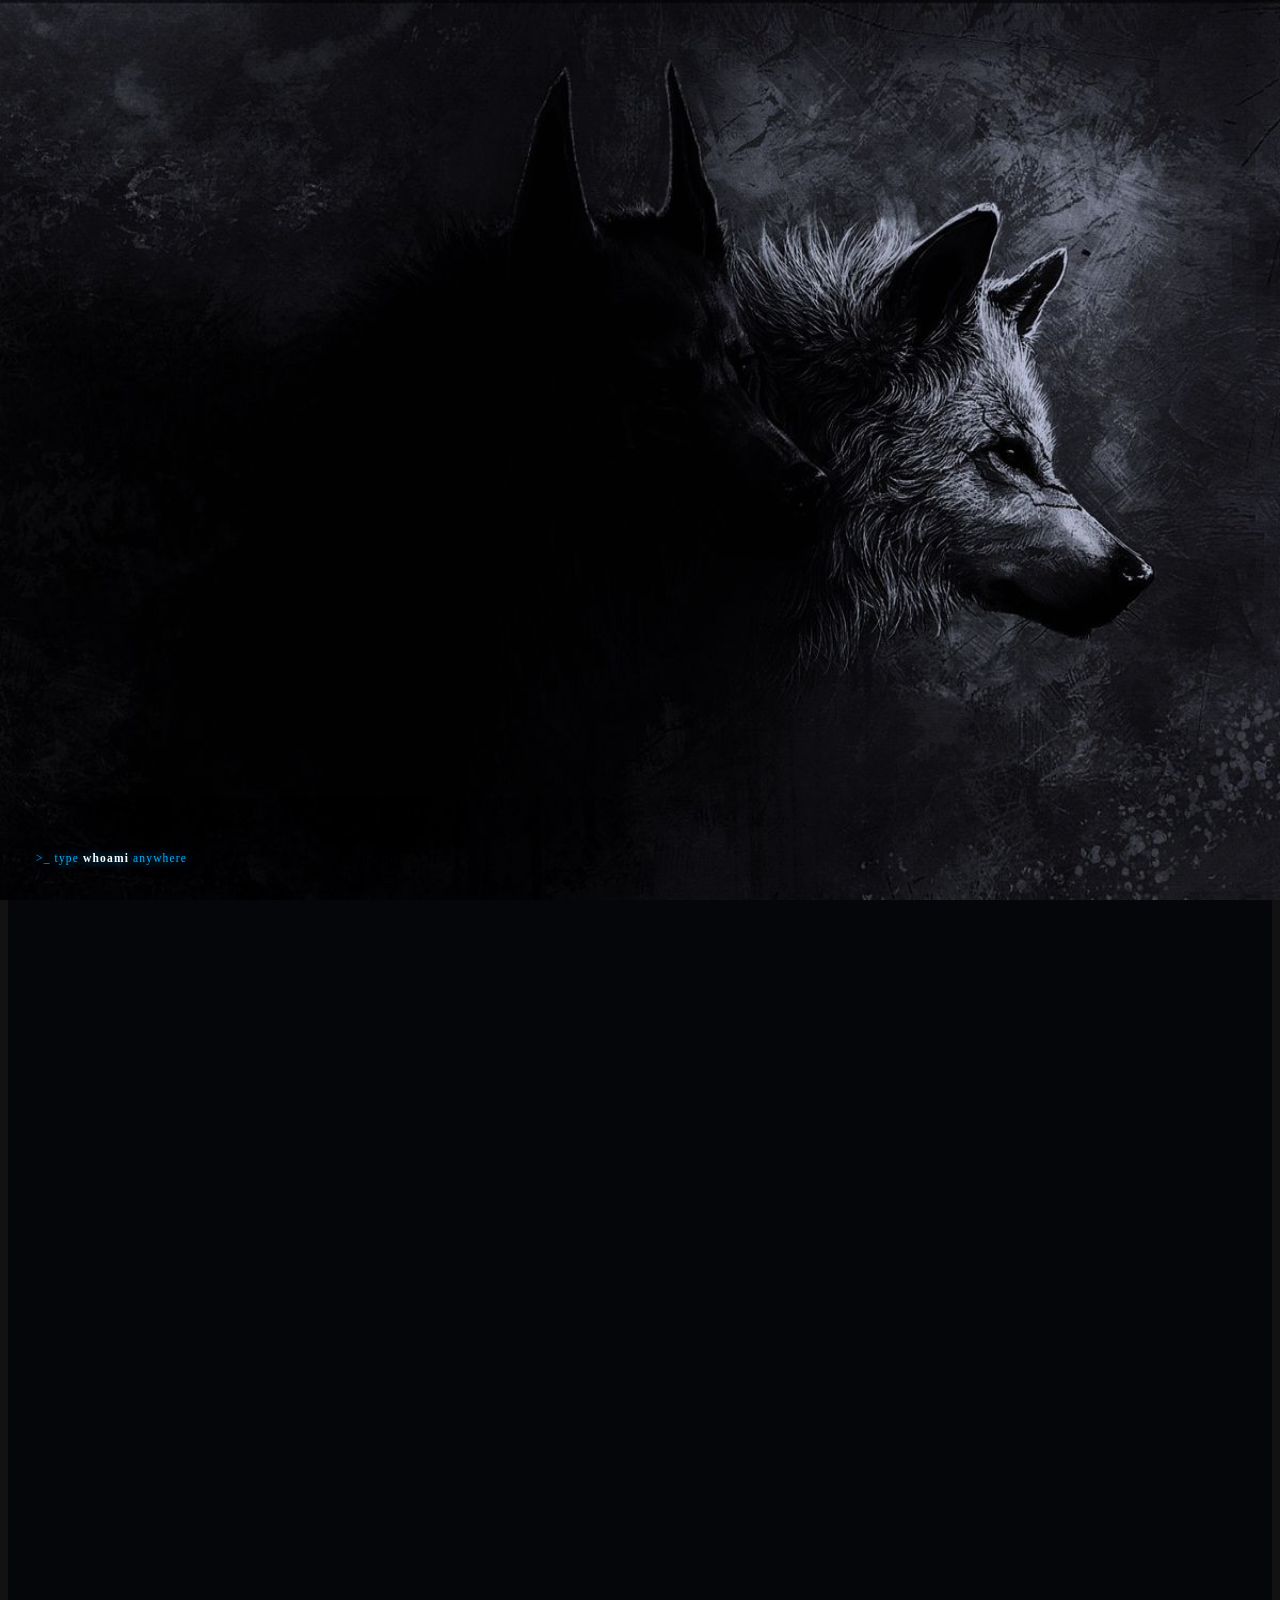
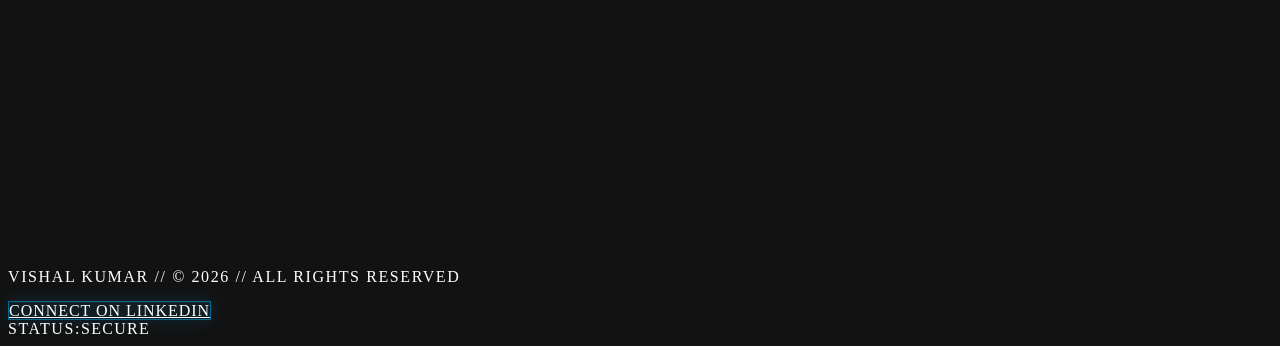
==== commit 2a77d9f7: "deploy: 6a072d25dc1feb7de8843889f114b2dec4af212e" ====
--- a/index.html
+++ b/index.html
@@ -1 +1 @@
-<!DOCTYPE html><html lang="en" class="space_grotesk_ab0b322d-module__zEBXja__variable inter_413c769-module__LNmAwW__variable jetbrains_mono_65475aa-module__RPHOIW__variable orbitron_3105c74e-module__0l-ieG__variable h-full"><head><meta charSet="utf-8"/><meta name="viewport" content="width=device-width, initial-scale=1"/><link rel="preload" href="/_next/static/media/051742360c26797e-s.p.0f97p8c3305p~.woff2" as="font" crossorigin="" type="font/woff2"/><link rel="preload" href="/_next/static/media/0acc7fdf55eb3220-s.p.12o-f1.6qra-s.woff2" as="font" crossorigin="" type="font/woff2"/><link rel="preload" href="/_next/static/media/0c89a48fa5027cee-s.p.0rd3rjvnnhw7n.woff2" as="font" crossorigin="" type="font/woff2"/><link rel="preload" href="/_next/static/media/83afe278b6a6bb3c-s.p.0q-301v4kxxnr.woff2" as="font" crossorigin="" type="font/woff2"/><link rel="preload" as="image" href="/vishal_defender_hero.png"/><link rel="preload" as="image" href="https://cdn.simpleicons.org/splunk/5FBA43"/><link rel="preload" as="image" href="https://cdn.simpleicons.org/wireshark/167e9f"/><link rel="preload" as="image" href="https://cdn.simpleicons.org/nmap/4a9eda"/><link rel="preload" as="image" href="https://cdn.simpleicons.org/linux/fcc624"/><link rel="preload" as="image" href="https://cdn.simpleicons.org/python/3776ab"/><link rel="preload" as="image" href="https://cdn.simpleicons.org/tryhackme/de2920"/><link rel="preload" as="image" href="https://cdn.simpleicons.org/react/61dafb"/><link rel="preload" as="image" href="https://cdn.simpleicons.org/typescript/3178c6"/><link rel="stylesheet" href="/_next/static/chunks/17j7f8eicbx8c.css" data-precedence="next"/><link rel="preload" as="script" fetchPriority="low" href="/_next/static/chunks/0ursk~c~2p0vl.js"/><script src="/_next/static/chunks/0pjq-hlddzx4h.js" async=""></script><script src="/_next/static/chunks/10~x95jhs6ns3.js" async=""></script><script src="/_next/static/chunks/turbopack-0vj.4qb1bflr6.js" async=""></script><script src="/_next/static/chunks/0fsi8lw5utejl.js" async=""></script><script src="/_next/static/chunks/03ga.d~67..6x.js" async=""></script><script src="/_next/static/chunks/15qvp534nahp9.js" async=""></script><script src="/_next/static/chunks/0-wg_1a3a2196.js" async=""></script><meta name="next-size-adjust" content=""/><meta name="theme-color" content="#04060a"/><meta name="color-scheme" content="dark"/><title>Vishal Kumar — SOC Analyst &amp; Blue Team Specialist</title><meta name="description" content="SOC Analyst and cybersecurity defender based in Ranchi, Jharkhand, India. Specializing in threat detection, SIEM log analysis, phishing email triage, and security automations."/><meta name="author" content="Vishal Kumar"/><meta name="keywords" content="SOC Analyst,Blue Team,Threat Detection,SIEM,Splunk,Wireshark,Cybersecurity,Incident Response,MailDefender"/><meta property="og:title" content="Vishal Kumar — SOC Analyst &amp; Blue Team Specialist"/><meta property="og:description" content="SOC Analyst and cybersecurity defender. Specializing in threat detection, SIEM log analysis, and defensive security automations."/><meta property="og:image" content="http://localhost:3000/vishal_defender_1.png"/><meta property="og:image:width" content="1920"/><meta property="og:image:height" content="2180"/><meta property="og:image:alt" content="Vishal Kumar — SOC Analyst &amp; Blue Team Specialist"/><meta property="og:type" content="website"/><meta name="twitter:card" content="summary_large_image"/><meta name="twitter:title" content="Vishal Kumar — SOC Analyst &amp; Blue Team Specialist"/><meta name="twitter:description" content="SOC Analyst and cybersecurity defender. Specializing in threat detection, SIEM log analysis, and defensive security automations."/><meta name="twitter:image" content="http://localhost:3000/vishal_defender_1.png"/><link rel="icon" href="/vishal_defender_1.png"/><script src="/_next/static/chunks/03~yq9q893hmn.js" noModule=""></script></head><body class="min-h-full flex flex-col antialiased relative"><div hidden=""><!--$--><!--/$--></div><div id="tsparticles"><canvas style="width:100%;height:100%"></canvas></div><div class="relative z-10 flex flex-col flex-1"><canvas class="fixed inset-0 w-full h-full pointer-events-none z-50" aria-hidden="true"></canvas><div style="position:fixed;bottom:36px;left:36px;z-index:9999;font-family:var(--font-mono), monospace;font-size:0.72rem;letter-spacing:0.1em;color:#00b0ff;user-select:none;cursor:default;white-space:nowrap;text-shadow:0 0 10px rgba(0,176,255,0.7);animation:whoami-hint 4s ease-in-out infinite">&gt;_ type <strong style="color:#fff">whoami</strong> anywhere</div><main><section class="relative w-full min-h-screen flex flex-col overflow-hidden" style="background:#04060a" aria-label="Hero section"><div class="absolute inset-y-0 right-0 w-full lg:w-[60%] pointer-events-none" style="z-index:0" aria-hidden="true"><img alt="" decoding="async" data-nimg="fill" class="character-portrait" style="position:absolute;height:100%;width:100%;left:0;top:0;right:0;bottom:0;color:transparent;opacity:0.93" src="/vishal_defender_hero.png"/><div class="absolute inset-0" style="background:linear-gradient(to right, #04060a 0%, rgba(4,6,10,0.72) 18%, rgba(4,6,10,0.28) 44%, rgba(4,6,10,0.04) 68%, transparent 85%)"></div><div class="absolute bottom-0 left-0 right-0" style="height:48%;background:linear-gradient(to top, #04060a 0%, rgba(4,6,10,0.78) 38%, transparent 100%)"></div><div class="absolute bottom-0 left-0 right-0" style="height:32%;background:radial-gradient(ellipse 90% 55% at 55% 100%, rgba(0,176,255,0.07) 0%, transparent 70%)"></div><div class="absolute inset-0" style="background:linear-gradient(to left, rgba(4,6,10,0.55) 0%, transparent 25%)"></div><div class="lg:hidden absolute inset-0" style="background:rgba(4,6,10,0.62)"></div></div><div class="absolute inset-0 pointer-events-none" style="background:repeating-linear-gradient(0deg, transparent, transparent 2px, rgba(0,0,0,0.06) 2px, rgba(0,0,0,0.06) 4px);z-index:2" aria-hidden="true"></div><div class="absolute inset-0 pointer-events-none" style="z-index:3;opacity:0.4" aria-hidden="true"><canvas class="absolute inset-0 w-full h-full" aria-hidden="true" style="opacity:0.9"></canvas></div><div class="absolute inset-0 pointer-events-none" style="z-index:4" aria-hidden="true"><div style="position:relative;width:100%;height:100%;overflow:hidden;pointer-events:auto" class="w-full h-full" aria-hidden="true"><div style="width:100%;height:100%"><canvas style="display:block"></canvas></div></div></div><div class="absolute inset-x-0 pointer-events-none flex overflow-hidden" style="z-index:6;top:6%" aria-hidden="true"><span class="hero-watermark-letter font-orbitron font-black select-none" style="line-height:1;letter-spacing:0.06em;color:var(--text-primary);padding-left:clamp(0.75rem, 2.5vw, 5rem);opacity:0;transform:translateY(60px)">V</span><span class="hero-watermark-letter font-orbitron font-black select-none" style="line-height:1;letter-spacing:0.06em;color:var(--text-primary);opacity:0;transform:translateY(60px)">I</span><span class="hero-watermark-letter font-orbitron font-black select-none" style="line-height:1;letter-spacing:0.06em;color:var(--text-primary);opacity:0;transform:translateY(60px)">S</span><span class="hero-watermark-letter font-orbitron font-black select-none" style="line-height:1;letter-spacing:0.06em;color:var(--text-primary);opacity:0;transform:translateY(60px)">H</span><span class="hero-watermark-letter font-orbitron font-black select-none" style="line-height:1;letter-spacing:0.06em;color:var(--text-primary);opacity:0;transform:translateY(60px)">A</span><span class="hero-watermark-letter font-orbitron font-black select-none" style="line-height:1;letter-spacing:0.06em;color:var(--text-primary);opacity:0;transform:translateY(60px)">L</span></div><div class="boot-scan-line" style="z-index:9999;top:0px;opacity:1"></div><div class="absolute hidden lg:block pointer-events-none" aria-hidden="true" style="left:40%;right:4%;top:5%;bottom:18%;z-index:10;opacity:0"><div class="relative w-full h-full"><div style="position:absolute;width:20px;height:20px;border:1.5px solid rgba(0,176,255,0.65);top:0;left:0;border-right:none;border-bottom:none" aria-hidden="true"></div><div style="position:absolute;width:20px;height:20px;border:1.5px solid rgba(0,176,255,0.65);top:0;right:0;border-left:none;border-bottom:none" aria-hidden="true"></div><div style="position:absolute;width:20px;height:20px;border:1.5px solid rgba(0,176,255,0.65);bottom:0;left:0;border-right:none;border-top:none" aria-hidden="true"></div><div style="position:absolute;width:20px;height:20px;border:1.5px solid rgba(0,176,255,0.65);bottom:0;right:0;border-left:none;border-top:none" aria-hidden="true"></div><div style="position:absolute;top:1.5%;left:50%;transform:translateX(-50%);white-space:nowrap"></div><div style="position:absolute;top:1.5%;left:2%;font-family:var(--font-mono);font-size:0.55rem;letter-spacing:0.14em;color:rgba(0,176,255,0.35)">INTEL // CLASSIFIED</div></div></div><div class="relative flex flex-col justify-center flex-1 px-6 lg:px-20 pt-24 pb-32 max-w-2xl" style="z-index:15;opacity:0"><p class="font-mono text-xs tracking-[0.25em] uppercase mb-6" style="color:var(--accent);opacity:0;transform:translateY(12px)">// SOC ANALYST · BLUE TEAM</p><h1 class="font-display font-bold leading-[0.95] tracking-tight mb-6" style="font-size:clamp(3rem, 7vw, 6rem);opacity:0;transform:translateY(24px)"><span style="color:var(--text-primary)">EVERY</span><br/><span style="color:var(--text-primary)">SYSTEM</span><br/><span style="color:#ff0000;text-shadow:0 0 15px #ff0000">BLEEDS.</span></h1><p class="text-base leading-relaxed max-w-sm mb-8" style="color:var(--text-muted);font-family:var(--font-sans);opacity:0;transform:translateY(16px)">I find the wound, trace the source, and shut the door before the adversary walks through it.</p><div class="flex flex-row flex-wrap gap-4" style="opacity:0;transform:translateY(16px)"><a href="#tools" class="hero-cta-primary group relative inline-flex items-center gap-2 px-7 py-3 rounded-sm font-mono text-sm font-medium transition-all duration-300 focus-visible:ring-2 focus-visible:ring-offset-2" style="background:rgba(0,176,255,0.08);color:var(--text-primary);border:1px solid rgba(0,176,255,0.5);box-shadow:0 0 18px rgba(0,176,255,0.15), inset 0 1px 0 rgba(0,176,255,0.06)">Explore Projects<span class="transition-transform duration-200 group-hover:translate-x-1">→</span></a><a href="#contact" class="hero-cta-secondary group inline-flex items-center gap-2 px-7 py-3 rounded-sm font-mono text-sm font-medium transition-all duration-300 focus-visible:ring-2 focus-visible:ring-offset-2" style="background:transparent;color:var(--text-primary);border:1px solid rgba(232,238,245,0.15)">Initiate Contact</a></div><span class="font-mono text-xs mt-8" style="color:var(--text-muted);letter-spacing:0.15em;opacity:0">01 / 06</span><div class="lg:hidden flex gap-6 mt-6 overflow-x-auto" aria-hidden="true" style="scrollbar-width:none;opacity:0"><div class="flex flex-col gap-0.5 shrink-0"><span style="font-family:var(--font-mono);font-size:0.48rem;letter-spacing:0.14em;color:rgba(107,119,133,0.6)">SUBJECT</span><span style="font-family:var(--font-mono);font-size:0.6rem;letter-spacing:0.08em;color:var(--accent-soft)">VISHAL KUMAR</span></div><div class="flex flex-col gap-0.5 shrink-0"><span style="font-family:var(--font-mono);font-size:0.48rem;letter-spacing:0.14em;color:rgba(107,119,133,0.6)">STATUS</span><span style="font-family:var(--font-mono);font-size:0.6rem;letter-spacing:0.08em;color:var(--accent)">MONITORING</span></div><div class="flex flex-col gap-0.5 shrink-0"><span style="font-family:var(--font-mono);font-size:0.48rem;letter-spacing:0.14em;color:rgba(107,119,133,0.6)">SHIELD_LVL</span><span style="font-family:var(--font-mono);font-size:0.6rem;letter-spacing:0.08em;color:var(--neon-red)">MAXIMUM</span></div><div class="flex flex-col gap-0.5 shrink-0"><span style="font-family:var(--font-mono);font-size:0.48rem;letter-spacing:0.14em;color:rgba(107,119,133,0.6)">SIG</span><span style="font-family:var(--font-mono);font-size:0.6rem;letter-spacing:0.08em;color:var(--text-muted)">VK:00:03:91:28</span></div><div class="flex flex-col gap-0.5 shrink-0"><span style="font-family:var(--font-mono);font-size:0.48rem;letter-spacing:0.14em;color:rgba(107,119,133,0.6)">NET_STATUS</span><span style="font-family:var(--font-mono);font-size:0.6rem;letter-spacing:0.08em;color:var(--accent)">SECURE</span></div></div></div><div class="absolute bottom-0 left-0 right-0 overflow-hidden py-3" aria-hidden="true" style="background:rgba(4,10,20,0.55);border-top:1px solid rgba(0,176,255,0.12);z-index:20;opacity:0"><div class="marquee-track flex gap-10 whitespace-nowrap w-max"><span class="font-mono text-xs tracking-[0.3em]" style="color:rgba(232,238,245,0.35)">SIEM<span class="ml-10" style="color:var(--accent);opacity:0.35">·</span></span><span class="font-mono text-xs tracking-[0.3em]" style="color:rgba(232,238,245,0.35)">SPLUNK<span class="ml-10" style="color:var(--accent);opacity:0.35">·</span></span><span class="font-mono text-xs tracking-[0.3em]" style="color:rgba(232,238,245,0.35)">WIRESHARK<span class="ml-10" style="color:var(--accent);opacity:0.35">·</span></span><span class="font-mono text-xs tracking-[0.3em]" style="color:rgba(232,238,245,0.35)">NMAP<span class="ml-10" style="color:var(--accent);opacity:0.35">·</span></span><span class="font-mono text-xs tracking-[0.3em]" style="color:rgba(232,238,245,0.35)">TRYHACKME<span class="ml-10" style="color:var(--accent);opacity:0.35">·</span></span><span class="font-mono text-xs tracking-[0.3em]" style="color:rgba(232,238,245,0.35)">INCIDENT RESPONSE<span class="ml-10" style="color:var(--accent);opacity:0.35">·</span></span><span class="font-mono text-xs tracking-[0.3em]" style="color:rgba(232,238,245,0.35)">DEFENSE<span class="ml-10" style="color:var(--accent);opacity:0.35">·</span></span><span class="font-mono text-xs tracking-[0.3em]" style="color:rgba(232,238,245,0.35)">SIEM<span class="ml-10" style="color:var(--accent);opacity:0.35">·</span></span><span class="font-mono text-xs tracking-[0.3em]" style="color:rgba(232,238,245,0.35)">SPLUNK<span class="ml-10" style="color:var(--accent);opacity:0.35">·</span></span><span class="font-mono text-xs tracking-[0.3em]" style="color:rgba(232,238,245,0.35)">WIRESHARK<span class="ml-10" style="color:var(--accent);opacity:0.35">·</span></span><span class="font-mono text-xs tracking-[0.3em]" style="color:rgba(232,238,245,0.35)">NMAP<span class="ml-10" style="color:var(--accent);opacity:0.35">·</span></span><span class="font-mono text-xs tracking-[0.3em]" style="color:rgba(232,238,245,0.35)">TRYHACKME<span class="ml-10" style="color:var(--accent);opacity:0.35">·</span></span><span class="font-mono text-xs tracking-[0.3em]" style="color:rgba(232,238,245,0.35)">INCIDENT RESPONSE<span class="ml-10" style="color:var(--accent);opacity:0.35">·</span></span><span class="font-mono text-xs tracking-[0.3em]" style="color:rgba(232,238,245,0.35)">DEFENSE<span class="ml-10" style="color:var(--accent);opacity:0.35">·</span></span><span class="font-mono text-xs tracking-[0.3em]" style="color:rgba(232,238,245,0.35)">SIEM<span class="ml-10" style="color:var(--accent);opacity:0.35">·</span></span><span class="font-mono text-xs tracking-[0.3em]" style="color:rgba(232,238,245,0.35)">SPLUNK<span class="ml-10" style="color:var(--accent);opacity:0.35">·</span></span><span class="font-mono text-xs tracking-[0.3em]" style="color:rgba(232,238,245,0.35)">WIRESHARK<span class="ml-10" style="color:var(--accent);opacity:0.35">·</span></span><span class="font-mono text-xs tracking-[0.3em]" style="color:rgba(232,238,245,0.35)">NMAP<span class="ml-10" style="color:var(--accent);opacity:0.35">·</span></span><span class="font-mono text-xs tracking-[0.3em]" style="color:rgba(232,238,245,0.35)">TRYHACKME<span class="ml-10" style="color:var(--accent);opacity:0.35">·</span></span><span class="font-mono text-xs tracking-[0.3em]" style="color:rgba(232,238,245,0.35)">INCIDENT RESPONSE<span class="ml-10" style="color:var(--accent);opacity:0.35">·</span></span><span class="font-mono text-xs tracking-[0.3em]" style="color:rgba(232,238,245,0.35)">DEFENSE<span class="ml-10" style="color:var(--accent);opacity:0.35">·</span></span><span class="font-mono text-xs tracking-[0.3em]" style="color:rgba(232,238,245,0.35)">SIEM<span class="ml-10" style="color:var(--accent);opacity:0.35">·</span></span><span class="font-mono text-xs tracking-[0.3em]" style="color:rgba(232,238,245,0.35)">SPLUNK<span class="ml-10" style="color:var(--accent);opacity:0.35">·</span></span><span class="font-mono text-xs tracking-[0.3em]" style="color:rgba(232,238,245,0.35)">WIRESHARK<span class="ml-10" style="color:var(--accent);opacity:0.35">·</span></span><span class="font-mono text-xs tracking-[0.3em]" style="color:rgba(232,238,245,0.35)">NMAP<span class="ml-10" style="color:var(--accent);opacity:0.35">·</span></span><span class="font-mono text-xs tracking-[0.3em]" style="color:rgba(232,238,245,0.35)">TRYHACKME<span class="ml-10" style="color:var(--accent);opacity:0.35">·</span></span><span class="font-mono text-xs tracking-[0.3em]" style="color:rgba(232,238,245,0.35)">INCIDENT RESPONSE<span class="ml-10" style="color:var(--accent);opacity:0.35">·</span></span><span class="font-mono text-xs tracking-[0.3em]" style="color:rgba(232,238,245,0.35)">DEFENSE<span class="ml-10" style="color:var(--accent);opacity:0.35">·</span></span></div></div><div class="absolute bottom-16 left-1/2 -translate-x-1/2 flex flex-col items-center gap-2" aria-hidden="true" style="z-index:20;opacity:0"><div class="w-px h-10 origin-top" style="background:linear-gradient(to bottom, var(--accent), transparent)"></div></div></section><section id="stats" class="relative w-full py-16" style="background:transparent" aria-label="Statistics"><div class="mx-auto px-6 lg:px-20 flex flex-col sm:flex-row items-center justify-center gap-6"><div class="glass-card flex flex-col gap-4 rounded-xl" style="padding:2rem 3rem;min-width:220px;opacity:0;transform:translateY(24px)"><span class="font-display font-bold leading-none" style="font-size:clamp(2.5rem, 5vw, 4rem);color:var(--text-primary)" aria-label="6+ Security Tools"><span class="font-mono tabular-nums">0<!-- -->+</span></span><span class="block h-px origin-left" style="background:var(--accent);box-shadow:0 0 8px var(--accent);transform:scaleX(0)"></span><span class="font-orbitron text-xs tracking-widest uppercase" style="color:var(--text-muted)">Security Tools</span></div><div class="glass-card flex flex-col gap-4 rounded-xl" style="padding:2rem 3rem;min-width:220px;opacity:0;transform:translateY(24px)"><span class="font-display font-bold leading-none" style="font-size:clamp(2.5rem, 5vw, 4rem);color:var(--text-primary)" aria-label="50+ Labs Completed"><span class="font-mono tabular-nums">0<!-- -->+</span></span><span class="block h-px origin-left" style="background:var(--accent);box-shadow:0 0 8px var(--accent);transform:scaleX(0)"></span><span class="font-orbitron text-xs tracking-widest uppercase" style="color:var(--text-muted)">Labs Completed</span></div><div class="glass-card flex flex-col gap-4 rounded-xl" style="padding:2rem 3rem;min-width:220px;opacity:0;transform:translateY(24px)"><span class="font-display font-bold leading-none" style="font-size:clamp(2.5rem, 5vw, 4rem);color:var(--text-primary)" aria-label="2 Hackathons"><span class="font-mono tabular-nums">0</span></span><span class="block h-px origin-left" style="background:var(--accent);box-shadow:0 0 8px var(--accent);transform:scaleX(0)"></span><span class="font-orbitron text-xs tracking-widest uppercase" style="color:var(--text-muted)">Hackathons</span></div></div></section><section id="tools" class="w-full py-24" style="background:transparent" aria-labelledby="arsenal-heading"><div class="max-w-350 mx-auto px-6 lg:px-20"><div class="flex items-end gap-6 mb-14"><div class="flex flex-col gap-2"><span class="font-orbitron text-xs tracking-widest uppercase" style="color:var(--accent);opacity:0">02 / 06</span><h2 id="arsenal-heading" class="font-display font-bold leading-none" style="font-size:clamp(2rem, 4vw, 3.5rem);color:var(--text-primary);opacity:0;transform:translateY(16px)">TOOLS &amp; PROJECTS</h2></div><div class="flex-1 h-px mb-3 origin-left hidden md:block" aria-hidden="true" style="background:var(--grid-line);transform:scaleX(0)"></div></div><div class="grid grid-cols-1 lg:grid-cols-3 gap-4"><div class="lg:col-span-2"><article class="glass-card group relative rounded-lg overflow-hidden cursor-pointer flex flex-col transition-[transform,border-color,box-shadow] min-h-105" style="will-change:transform;opacity:0;transform:translateY(24px)"><div class="absolute inset-0 pointer-events-none rounded-lg overflow-hidden" aria-hidden="true"><img alt="" loading="lazy" decoding="async" data-nimg="fill" style="position:absolute;height:100%;width:100%;left:0;top:0;right:0;bottom:0;object-fit:cover;object-position:center top;color:transparent;opacity:0.16" src="/electron.png.png"/></div><div class="pointer-events-none absolute inset-0 opacity-0 group-hover:opacity-100 transition-opacity duration-300 rounded-lg" style="background:radial-gradient(180px circle at var(--mx, 50%) var(--my, 50%), rgba(0,176,255,0.05) 0%, transparent 70%)" aria-hidden="true"></div><canvas class="absolute inset-0 w-full h-full opacity-60" aria-hidden="true"></canvas><div class="relative z-10 flex flex-col flex-1 p-6 gap-4"><div class="flex items-start justify-between gap-2"><span class="font-mono text-xs" style="color:var(--text-muted)">// 01</span><span class="font-mono text-xs px-2 py-0.5 rounded-sm border" style="color:var(--accent-soft);border-color:rgba(0,176,255,0.2);background:rgba(0,176,255,0.06)">[ BLUE TEAM TOOL ]</span></div><h3 class="font-display font-bold text-3xl" style="color:var(--text-primary)">MailDefender</h3><p class="text-sm leading-relaxed flex-1" style="color:var(--text-muted)">AI-powered phishing analysis tool designed to scrutinize email headers, URLs, and sender authenticity. Implements spoofed domain detection, anomaly analysis, and simulates SOC workflows to generate detailed incident reports.</p><div class="flex flex-wrap gap-2"><span class="font-mono text-xs px-2 py-0.5 rounded-sm" style="color:var(--text-muted);background:rgba(255,255,255,0.04);border:1px solid rgba(255,255,255,0.07)">Python</span><span class="font-mono text-xs px-2 py-0.5 rounded-sm" style="color:var(--text-muted);background:rgba(255,255,255,0.04);border:1px solid rgba(255,255,255,0.07)">FastAPI</span><span class="font-mono text-xs px-2 py-0.5 rounded-sm" style="color:var(--text-muted);background:rgba(255,255,255,0.04);border:1px solid rgba(255,255,255,0.07)">React</span><span class="font-mono text-xs px-2 py-0.5 rounded-sm" style="color:var(--text-muted);background:rgba(255,255,255,0.04);border:1px solid rgba(255,255,255,0.07)">Generative AI</span></div><div class="flex flex-wrap gap-3 pt-1"><a href="https://github.com/Vishal0003/MailDefender" target="_blank" rel="noopener noreferrer" class="inline-flex items-center gap-1.5 font-mono text-xs px-4 py-2 rounded-sm transition-all duration-200 focus-visible:ring-2 focus-visible:ring-offset-1" style="color:var(--text-primary);background:rgba(0,176,255,0.08);border:1px solid rgba(0,176,255,0.45);box-shadow:0 0 14px rgba(0,176,255,0.15)">View Source →</a></div></div><div class="pointer-events-none absolute inset-0 opacity-0 group-hover:opacity-100 transition-opacity duration-500 rounded-lg" style="background:linear-gradient(135deg, rgba(0,176,255,0.07) 0%, transparent 50%, rgba(0,100,180,0.07) 100%)" aria-hidden="true"></div></article></div><div class="flex flex-col gap-4"><article class="glass-card group relative rounded-lg overflow-hidden cursor-pointer flex flex-col transition-[transform,border-color,box-shadow] min-h-50 h-full" style="will-change:transform;opacity:0;transform:translateY(24px)"><div class="absolute inset-0 pointer-events-none rounded-lg overflow-hidden" aria-hidden="true"><img alt="" loading="lazy" decoding="async" data-nimg="fill" style="position:absolute;height:100%;width:100%;left:0;top:0;right:0;bottom:0;object-fit:cover;object-position:center top;color:transparent;opacity:0.16" src="/electron.png.png"/></div><div class="pointer-events-none absolute inset-0 opacity-0 group-hover:opacity-100 transition-opacity duration-300 rounded-lg" style="background:radial-gradient(180px circle at var(--mx, 50%) var(--my, 50%), rgba(0,176,255,0.05) 0%, transparent 70%)" aria-hidden="true"></div><div class="absolute inset-0 opacity-20 pointer-events-none" style="background-image:linear-gradient(var(--grid-line) 1px, transparent 1px), linear-gradient(90deg, var(--grid-line) 1px, transparent 1px);background-size:24px 24px" aria-hidden="true"></div><div class="relative z-10 flex flex-col flex-1 p-6 gap-4"><div class="flex items-start justify-between gap-2"><span class="font-mono text-xs" style="color:var(--text-muted)">// 02</span><span class="font-mono text-xs px-2 py-0.5 rounded-sm border" style="color:var(--accent-soft);border-color:rgba(0,176,255,0.2);background:rgba(0,176,255,0.06)">[ AUTOMATION ]</span></div><h3 class="font-display font-bold text-xl" style="color:var(--text-primary)">SOC Log Monitor</h3><p class="text-sm leading-relaxed flex-1" style="color:var(--text-muted)">A lightweight log analysis script that parses syslog and auth.log files for suspicious patterns, failed logins, and brute-force indicators. Automates detection and sends real-time alerting notifications.</p><div class="flex flex-wrap gap-2"><span class="font-mono text-xs px-2 py-0.5 rounded-sm" style="color:var(--text-muted);background:rgba(255,255,255,0.04);border:1px solid rgba(255,255,255,0.07)">Python</span><span class="font-mono text-xs px-2 py-0.5 rounded-sm" style="color:var(--text-muted);background:rgba(255,255,255,0.04);border:1px solid rgba(255,255,255,0.07)">Bash</span><span class="font-mono text-xs px-2 py-0.5 rounded-sm" style="color:var(--text-muted);background:rgba(255,255,255,0.04);border:1px solid rgba(255,255,255,0.07)">Linux</span><span class="font-mono text-xs px-2 py-0.5 rounded-sm" style="color:var(--text-muted);background:rgba(255,255,255,0.04);border:1px solid rgba(255,255,255,0.07)">Regex</span></div><div class="flex flex-wrap gap-3 pt-1"><a href="https://github.com/Vishaal0003/soc-log-monitor" target="_blank" rel="noopener noreferrer" class="inline-flex items-center gap-1.5 font-mono text-xs px-4 py-2 rounded-sm transition-all duration-200 focus-visible:ring-2 focus-visible:ring-offset-1" style="color:var(--text-primary);background:rgba(0,176,255,0.08);border:1px solid rgba(0,176,255,0.45);box-shadow:0 0 14px rgba(0,176,255,0.15)">View Source →</a></div></div></article><article class="glass-card group relative rounded-lg overflow-hidden cursor-pointer flex flex-col transition-[transform,border-color,box-shadow] min-h-50" style="will-change:transform;opacity:0;transform:translateY(24px)"><div class="absolute inset-0 pointer-events-none rounded-lg overflow-hidden" aria-hidden="true"><img alt="" loading="lazy" decoding="async" data-nimg="fill" style="position:absolute;height:100%;width:100%;left:0;top:0;right:0;bottom:0;object-fit:cover;object-position:center top;color:transparent;opacity:0.16" src="/electron.png.png"/></div><div class="pointer-events-none absolute inset-0 opacity-0 group-hover:opacity-100 transition-opacity duration-300 rounded-lg" style="background:radial-gradient(180px circle at var(--mx, 50%) var(--my, 50%), rgba(0,176,255,0.05) 0%, transparent 70%)" aria-hidden="true"></div><div class="relative z-10 flex flex-col flex-1 p-6 gap-4"><div class="flex items-start justify-between gap-2"><span class="font-mono text-xs" style="color:var(--text-muted)">// 03</span><span class="font-mono text-xs px-2 py-0.5 rounded-sm border" style="color:var(--accent-soft);border-color:rgba(0,176,255,0.2);background:rgba(0,176,255,0.06)">[ EXPLORE ]</span></div><h3 class="font-display font-bold text-xl" style="color:var(--text-primary)">More on GitHub →</h3><p class="text-sm leading-relaxed flex-1" style="color:var(--text-muted)">Access my repository of cybersecurity automation scripts, tools, and security research.</p><div class="flex flex-wrap gap-3 pt-1"><a href="https://github.com/Vishaal0003" target="_blank" rel="noopener noreferrer" class="inline-flex items-center gap-1.5 font-mono text-xs px-4 py-2 rounded-sm transition-all duration-200 focus-visible:ring-2 focus-visible:ring-offset-1" style="color:var(--text-primary);background:rgba(0,176,255,0.08);border:1px solid rgba(0,176,255,0.45);box-shadow:0 0 14px rgba(0,176,255,0.15)">Explore →</a></div></div></article></div></div></div></section><section id="capabilities" class="w-full py-24" style="background:transparent" aria-labelledby="cap-heading"><div class="max-w-350 mx-auto px-6 lg:px-20"><div class="flex items-end gap-6 mb-14"><div class="flex flex-col gap-2"><span class="font-orbitron text-xs tracking-widest uppercase" style="color:var(--accent);opacity:0">03 / 06</span><h2 id="cap-heading" class="font-display font-bold leading-none" style="font-size:clamp(2rem, 4vw, 3.5rem);color:var(--text-primary);opacity:0;transform:translateY(16px)">CAPABILITIES</h2></div><div class="flex-1 h-px mb-3 origin-left hidden md:block" aria-hidden="true" style="background:var(--grid-line);transform:scaleX(0)"></div></div><div class="grid grid-cols-1 md:grid-cols-2 lg:grid-cols-3 gap-6"><article class="relative flex flex-col gap-6 p-7 rounded-sm" style="background:rgba(10, 14, 20, 0.4);border:1px solid rgba(0,176,255,0.12);backdrop-filter:blur(24px);box-shadow:0 0 20px rgba(0,176,255,0.08), inset 0 1px 0 rgba(0,176,255,0.05);transition:border-color 300ms ease, box-shadow 300ms ease, transform 300ms cubic-bezier(0.22,1,0.36,1);opacity:0;transform:translateY(28px)"><div class="flex items-center gap-4"><span class="font-mono text-xs" style="color:var(--accent);opacity:0.6">// <!-- -->01</span><div class="flex-1 h-px" style="background:linear-gradient(90deg, var(--accent), transparent);opacity:0.3" aria-hidden="true"></div></div><h3 class="font-display font-bold leading-tight" style="font-size:clamp(1.25rem, 2.5vw, 1.6rem);color:var(--text-primary)">SIEM &amp; Log Analysis</h3><p class="text-sm leading-relaxed" style="color:var(--text-muted)">Monitoring network/system activity, parsing logs, and identifying anomalies or suspicious behavior using SIEM platforms.</p><ul class="flex flex-col gap-0" role="list"><li class="flex items-center gap-3 py-2.5 border-b last:border-b-0" style="border-color:var(--grid-line)"><span class="w-1 h-1 rounded-full shrink-0" style="background:var(--accent-soft);opacity:0.7" aria-hidden="true"></span><span class="font-mono text-xs" style="color:var(--text-primary)">Splunk search &amp; correlation</span></li><li class="flex items-center gap-3 py-2.5 border-b last:border-b-0" style="border-color:var(--grid-line)"><span class="w-1 h-1 rounded-full shrink-0" style="background:var(--accent-soft);opacity:0.7" aria-hidden="true"></span><span class="font-mono text-xs" style="color:var(--text-primary)">Linux syslog analysis</span></li><li class="flex items-center gap-3 py-2.5 border-b last:border-b-0" style="border-color:var(--grid-line)"><span class="w-1 h-1 rounded-full shrink-0" style="background:var(--accent-soft);opacity:0.7" aria-hidden="true"></span><span class="font-mono text-xs" style="color:var(--text-primary)">Windows Event Log triage</span></li><li class="flex items-center gap-3 py-2.5 border-b last:border-b-0" style="border-color:var(--grid-line)"><span class="w-1 h-1 rounded-full shrink-0" style="background:var(--accent-soft);opacity:0.7" aria-hidden="true"></span><span class="font-mono text-xs" style="color:var(--text-primary)">Network flow monitoring</span></li><li class="flex items-center gap-3 py-2.5 border-b last:border-b-0" style="border-color:var(--grid-line)"><span class="w-1 h-1 rounded-full shrink-0" style="background:var(--accent-soft);opacity:0.7" aria-hidden="true"></span><span class="font-mono text-xs" style="color:var(--text-primary)">Alert tuning &amp; rule design</span></li><li class="flex items-center gap-3 py-2.5 border-b last:border-b-0" style="border-color:var(--grid-line)"><span class="w-1 h-1 rounded-full shrink-0" style="background:var(--accent-soft);opacity:0.7" aria-hidden="true"></span><span class="font-mono text-xs" style="color:var(--text-primary)">Log parser scripting</span></li><li class="flex items-center gap-3 py-2.5 border-b last:border-b-0" style="border-color:var(--grid-line)"><span class="w-1 h-1 rounded-full shrink-0" style="background:var(--accent-soft);opacity:0.7" aria-hidden="true"></span><span class="font-mono text-xs" style="color:var(--text-primary)">Anomaly detection</span></li><li class="flex items-center gap-3 py-2.5 border-b last:border-b-0" style="border-color:var(--grid-line)"><span class="w-1 h-1 rounded-full shrink-0" style="background:var(--accent-soft);opacity:0.7" aria-hidden="true"></span><span class="font-mono text-xs" style="color:var(--text-primary)">SOC dashboarding</span></li></ul></article><article class="relative flex flex-col gap-6 p-7 rounded-sm" style="background:rgba(10, 14, 20, 0.4);border:1px solid rgba(0,229,255,0.12);backdrop-filter:blur(24px);box-shadow:0 0 20px rgba(0,229,255,0.08), inset 0 1px 0 rgba(0,229,255,0.05);transition:border-color 300ms ease, box-shadow 300ms ease, transform 300ms cubic-bezier(0.22,1,0.36,1);opacity:0;transform:translateY(28px)"><div class="flex items-center gap-4"><span class="font-mono text-xs" style="color:var(--neon-red);opacity:0.6">// <!-- -->02</span><div class="flex-1 h-px" style="background:linear-gradient(90deg, var(--neon-red), transparent);opacity:0.3" aria-hidden="true"></div></div><h3 class="font-display font-bold leading-tight" style="font-size:clamp(1.25rem, 2.5vw, 1.6rem);color:var(--text-primary)">Threat Detection &amp; Incident Response</h3><p class="text-sm leading-relaxed" style="color:var(--text-muted)">Investigating potential security threats, analyzing traffic, and understanding attack vectors to execute containment playbooks.</p><ul class="flex flex-col gap-0" role="list"><li class="flex items-center gap-3 py-2.5 border-b last:border-b-0" style="border-color:var(--grid-line)"><span class="w-1 h-1 rounded-full shrink-0" style="background:var(--neon-red-soft);opacity:0.7" aria-hidden="true"></span><span class="font-mono text-xs" style="color:var(--text-primary)">Wireshark packet analysis</span></li><li class="flex items-center gap-3 py-2.5 border-b last:border-b-0" style="border-color:var(--grid-line)"><span class="w-1 h-1 rounded-full shrink-0" style="background:var(--neon-red-soft);opacity:0.7" aria-hidden="true"></span><span class="font-mono text-xs" style="color:var(--text-primary)">Nmap vulnerability scanning</span></li><li class="flex items-center gap-3 py-2.5 border-b last:border-b-0" style="border-color:var(--grid-line)"><span class="w-1 h-1 rounded-full shrink-0" style="background:var(--neon-red-soft);opacity:0.7" aria-hidden="true"></span><span class="font-mono text-xs" style="color:var(--text-primary)">Phishing email triage</span></li><li class="flex items-center gap-3 py-2.5 border-b last:border-b-0" style="border-color:var(--grid-line)"><span class="w-1 h-1 rounded-full shrink-0" style="background:var(--neon-red-soft);opacity:0.7" aria-hidden="true"></span><span class="font-mono text-xs" style="color:var(--text-primary)">Email header investigation</span></li><li class="flex items-center gap-3 py-2.5 border-b last:border-b-0" style="border-color:var(--grid-line)"><span class="w-1 h-1 rounded-full shrink-0" style="background:var(--neon-red-soft);opacity:0.7" aria-hidden="true"></span><span class="font-mono text-xs" style="color:var(--text-primary)">IOC extraction &amp; analysis</span></li><li class="flex items-center gap-3 py-2.5 border-b last:border-b-0" style="border-color:var(--grid-line)"><span class="w-1 h-1 rounded-full shrink-0" style="background:var(--neon-red-soft);opacity:0.7" aria-hidden="true"></span><span class="font-mono text-xs" style="color:var(--text-primary)">Incident containment basics</span></li><li class="flex items-center gap-3 py-2.5 border-b last:border-b-0" style="border-color:var(--grid-line)"><span class="w-1 h-1 rounded-full shrink-0" style="background:var(--neon-red-soft);opacity:0.7" aria-hidden="true"></span><span class="font-mono text-xs" style="color:var(--text-primary)">LetsDefend SOC simulation</span></li><li class="flex items-center gap-3 py-2.5 border-b last:border-b-0" style="border-color:var(--grid-line)"><span class="w-1 h-1 rounded-full shrink-0" style="background:var(--neon-red-soft);opacity:0.7" aria-hidden="true"></span><span class="font-mono text-xs" style="color:var(--text-primary)">TryHackMe defense labs</span></li></ul></article><article class="relative flex flex-col gap-6 p-7 rounded-sm" style="background:rgba(10, 14, 20, 0.4);border:1px solid rgba(0,176,255,0.12);backdrop-filter:blur(24px);box-shadow:0 0 20px rgba(0,176,255,0.08), inset 0 1px 0 rgba(0,176,255,0.05);transition:border-color 300ms ease, box-shadow 300ms ease, transform 300ms cubic-bezier(0.22,1,0.36,1);opacity:0;transform:translateY(28px)"><div class="flex items-center gap-4"><span class="font-mono text-xs" style="color:var(--accent);opacity:0.6">// <!-- -->03</span><div class="flex-1 h-px" style="background:linear-gradient(90deg, var(--accent), transparent);opacity:0.3" aria-hidden="true"></div></div><h3 class="font-display font-bold leading-tight" style="font-size:clamp(1.25rem, 2.5vw, 1.6rem);color:var(--text-primary)">Security Automation &amp; Dev</h3><p class="text-sm leading-relaxed" style="color:var(--text-muted)">Building custom defensive tools and scripting automations to streamline SOC analyst workflows and reduce manual triage time.</p><ul class="flex flex-col gap-0" role="list"><li class="flex items-center gap-3 py-2.5 border-b last:border-b-0" style="border-color:var(--grid-line)"><span class="w-1 h-1 rounded-full shrink-0" style="background:var(--accent-soft);opacity:0.7" aria-hidden="true"></span><span class="font-mono text-xs" style="color:var(--text-primary)">Python security scripting</span></li><li class="flex items-center gap-3 py-2.5 border-b last:border-b-0" style="border-color:var(--grid-line)"><span class="w-1 h-1 rounded-full shrink-0" style="background:var(--accent-soft);opacity:0.7" aria-hidden="true"></span><span class="font-mono text-xs" style="color:var(--text-primary)">AI-driven phishing analysis</span></li><li class="flex items-center gap-3 py-2.5 border-b last:border-b-0" style="border-color:var(--grid-line)"><span class="w-1 h-1 rounded-full shrink-0" style="background:var(--accent-soft);opacity:0.7" aria-hidden="true"></span><span class="font-mono text-xs" style="color:var(--text-primary)">Automated log scanners</span></li><li class="flex items-center gap-3 py-2.5 border-b last:border-b-0" style="border-color:var(--grid-line)"><span class="w-1 h-1 rounded-full shrink-0" style="background:var(--accent-soft);opacity:0.7" aria-hidden="true"></span><span class="font-mono text-xs" style="color:var(--text-primary)">Alert reporting integrations</span></li><li class="flex items-center gap-3 py-2.5 border-b last:border-b-0" style="border-color:var(--grid-line)"><span class="w-1 h-1 rounded-full shrink-0" style="background:var(--accent-soft);opacity:0.7" aria-hidden="true"></span><span class="font-mono text-xs" style="color:var(--text-primary)">Full-stack defensive tools</span></li><li class="flex items-center gap-3 py-2.5 border-b last:border-b-0" style="border-color:var(--grid-line)"><span class="w-1 h-1 rounded-full shrink-0" style="background:var(--accent-soft);opacity:0.7" aria-hidden="true"></span><span class="font-mono text-xs" style="color:var(--text-primary)">API parsing &amp; automation</span></li><li class="flex items-center gap-3 py-2.5 border-b last:border-b-0" style="border-color:var(--grid-line)"><span class="w-1 h-1 rounded-full shrink-0" style="background:var(--accent-soft);opacity:0.7" aria-hidden="true"></span><span class="font-mono text-xs" style="color:var(--text-primary)">Regex pattern matching</span></li><li class="flex items-center gap-3 py-2.5 border-b last:border-b-0" style="border-color:var(--grid-line)"><span class="w-1 h-1 rounded-full shrink-0" style="background:var(--accent-soft);opacity:0.7" aria-hidden="true"></span><span class="font-mono text-xs" style="color:var(--text-primary)">Generative AI automations</span></li></ul></article></div></div></section><section id="loadout" class="w-full py-20" style="background:transparent" aria-labelledby="loadout-heading"><div class="max-w-350 mx-auto px-6 lg:px-20 mb-12"><div class="flex items-end gap-6"><div class="flex flex-col gap-2"><span class="font-orbitron text-xs tracking-widest uppercase" style="color:var(--accent);opacity:0">04 / 06</span><h2 id="loadout-heading" class="font-display font-bold leading-none" style="font-size:clamp(2rem, 4vw, 3.5rem);color:var(--text-primary);opacity:0;transform:translateY(16px)">THE LOADOUT</h2></div><div class="flex-1 h-px mb-3 origin-left hidden md:block" aria-hidden="true" style="background:var(--grid-line);transform:scaleX(0)"></div></div></div><div class="relative w-full overflow-hidden" style="mask-image:linear-gradient(to right, transparent, black 6%, black 94%, transparent);-webkit-mask-image:linear-gradient(to right, transparent, black 6%, black 94%, transparent);opacity:0"><div class="flex marquee-track-quad"><div class="flex flex-col items-center justify-center gap-4 shrink-0" style="width:160px;height:160px;margin-right:20px;background:rgba(10, 14, 20, 0.55);border:1px solid #5FBA4328;border-radius:14px;backdrop-filter:blur(20px);-webkit-backdrop-filter:blur(20px);box-shadow:0 4px 32px rgba(0,0,0,0.3), inset 0 1px 0 rgba(255,255,255,0.04)"><div style="width:58px;height:58px;display:flex;align-items:center;justify-content:center"><img src="https://cdn.simpleicons.org/splunk/5FBA43" alt="Splunk" width="58" height="58" style="object-fit:contain"/></div><span class="font-mono uppercase text-center leading-tight px-2" style="font-size:0.6rem;letter-spacing:0.1em;color:#5FBA43;opacity:0.8">Splunk (SIEM)</span></div><div class="flex flex-col items-center justify-center gap-4 shrink-0" style="width:160px;height:160px;margin-right:20px;background:rgba(10, 14, 20, 0.55);border:1px solid #167E9F28;border-radius:14px;backdrop-filter:blur(20px);-webkit-backdrop-filter:blur(20px);box-shadow:0 4px 32px rgba(0,0,0,0.3), inset 0 1px 0 rgba(255,255,255,0.04)"><div style="width:58px;height:58px;display:flex;align-items:center;justify-content:center"><img src="https://cdn.simpleicons.org/wireshark/167e9f" alt="Wireshark" width="58" height="58" style="object-fit:contain"/></div><span class="font-mono uppercase text-center leading-tight px-2" style="font-size:0.6rem;letter-spacing:0.1em;color:#167E9F;opacity:0.8">Wireshark</span></div><div class="flex flex-col items-center justify-center gap-4 shrink-0" style="width:160px;height:160px;margin-right:20px;background:rgba(10, 14, 20, 0.55);border:1px solid #4A9EDA28;border-radius:14px;backdrop-filter:blur(20px);-webkit-backdrop-filter:blur(20px);box-shadow:0 4px 32px rgba(0,0,0,0.3), inset 0 1px 0 rgba(255,255,255,0.04)"><div style="width:58px;height:58px;display:flex;align-items:center;justify-content:center"><img src="https://cdn.simpleicons.org/nmap/4a9eda" alt="Nmap" width="58" height="58" style="object-fit:contain"/></div><span class="font-mono uppercase text-center leading-tight px-2" style="font-size:0.6rem;letter-spacing:0.1em;color:#4A9EDA;opacity:0.8">Nmap</span></div><div class="flex flex-col items-center justify-center gap-4 shrink-0" style="width:160px;height:160px;margin-right:20px;background:rgba(10, 14, 20, 0.55);border:1px solid #FCC62428;border-radius:14px;backdrop-filter:blur(20px);-webkit-backdrop-filter:blur(20px);box-shadow:0 4px 32px rgba(0,0,0,0.3), inset 0 1px 0 rgba(255,255,255,0.04)"><div style="width:58px;height:58px;display:flex;align-items:center;justify-content:center"><img src="https://cdn.simpleicons.org/linux/fcc624" alt="Linux" width="58" height="58" style="object-fit:contain"/></div><span class="font-mono uppercase text-center leading-tight px-2" style="font-size:0.6rem;letter-spacing:0.1em;color:#FCC624;opacity:0.8">Linux Security</span></div><div class="flex flex-col items-center justify-center gap-4 shrink-0" style="width:160px;height:160px;margin-right:20px;background:rgba(10, 14, 20, 0.55);border:1px solid #3776AB28;border-radius:14px;backdrop-filter:blur(20px);-webkit-backdrop-filter:blur(20px);box-shadow:0 4px 32px rgba(0,0,0,0.3), inset 0 1px 0 rgba(255,255,255,0.04)"><div style="width:58px;height:58px;display:flex;align-items:center;justify-content:center"><img src="https://cdn.simpleicons.org/python/3776ab" alt="Python" width="58" height="58" style="object-fit:contain"/></div><span class="font-mono uppercase text-center leading-tight px-2" style="font-size:0.6rem;letter-spacing:0.1em;color:#3776AB;opacity:0.8">Python (Defense)</span></div><div class="flex flex-col items-center justify-center gap-4 shrink-0" style="width:160px;height:160px;margin-right:20px;background:rgba(10, 14, 20, 0.55);border:1px solid #DE292028;border-radius:14px;backdrop-filter:blur(20px);-webkit-backdrop-filter:blur(20px);box-shadow:0 4px 32px rgba(0,0,0,0.3), inset 0 1px 0 rgba(255,255,255,0.04)"><div style="width:58px;height:58px;display:flex;align-items:center;justify-content:center"><img src="https://cdn.simpleicons.org/tryhackme/de2920" alt="TryHackMe" width="58" height="58" style="object-fit:contain"/></div><span class="font-mono uppercase text-center leading-tight px-2" style="font-size:0.6rem;letter-spacing:0.1em;color:#DE2920;opacity:0.8">TryHackMe Labs</span></div><div class="flex flex-col items-center justify-center gap-4 shrink-0" style="width:160px;height:160px;margin-right:20px;background:rgba(10, 14, 20, 0.55);border:1px solid #61DAFB28;border-radius:14px;backdrop-filter:blur(20px);-webkit-backdrop-filter:blur(20px);box-shadow:0 4px 32px rgba(0,0,0,0.3), inset 0 1px 0 rgba(255,255,255,0.04)"><div style="width:58px;height:58px;display:flex;align-items:center;justify-content:center"><img src="https://cdn.simpleicons.org/react/61dafb" alt="React" width="58" height="58" style="object-fit:contain"/></div><span class="font-mono uppercase text-center leading-tight px-2" style="font-size:0.6rem;letter-spacing:0.1em;color:#61DAFB;opacity:0.8">React &amp; Node</span></div><div class="flex flex-col items-center justify-center gap-4 shrink-0" style="width:160px;height:160px;margin-right:20px;background:rgba(10, 14, 20, 0.55);border:1px solid #3178C628;border-radius:14px;backdrop-filter:blur(20px);-webkit-backdrop-filter:blur(20px);box-shadow:0 4px 32px rgba(0,0,0,0.3), inset 0 1px 0 rgba(255,255,255,0.04)"><div style="width:58px;height:58px;display:flex;align-items:center;justify-content:center"><img src="https://cdn.simpleicons.org/typescript/3178c6" alt="TypeScript" width="58" height="58" style="object-fit:contain"/></div><span class="font-mono uppercase text-center leading-tight px-2" style="font-size:0.6rem;letter-spacing:0.1em;color:#3178C6;opacity:0.8">TypeScript</span></div><div class="flex flex-col items-center justify-center gap-4 shrink-0" style="width:160px;height:160px;margin-right:20px;background:rgba(10, 14, 20, 0.55);border:1px solid #00E5FF28;border-radius:14px;backdrop-filter:blur(20px);-webkit-backdrop-filter:blur(20px);box-shadow:0 4px 32px rgba(0,0,0,0.3), inset 0 1px 0 rgba(255,255,255,0.04)"><div style="width:58px;height:58px;display:flex;align-items:center;justify-content:center"><svg viewBox="0 0 100 100" width="58" height="58" fill="none"><circle cx="12" cy="20" r="8" fill="#00E5FF"></circle><circle cx="12" cy="50" r="8" fill="#00E5FF"></circle><circle cx="12" cy="80" r="8" fill="#00E5FF"></circle><circle cx="50" cy="35" r="8" fill="#00E5FF"></circle><circle cx="50" cy="65" r="8" fill="#00E5FF"></circle><circle cx="88" cy="50" r="8" fill="#00E5FF"></circle><line x1="20" y1="20" x2="42" y2="35" stroke="#00E5FF" stroke-width="2" opacity="0.5"></line><line x1="20" y1="50" x2="42" y2="35" stroke="#00E5FF" stroke-width="2" opacity="0.5"></line><line x1="20" y1="80" x2="42" y2="35" stroke="#00E5FF" stroke-width="2" opacity="0.5"></line><line x1="20" y1="20" x2="42" y2="65" stroke="#00E5FF" stroke-width="2" opacity="0.5"></line><line x1="20" y1="50" x2="42" y2="65" stroke="#00E5FF" stroke-width="2" opacity="0.5"></line><line x1="20" y1="80" x2="42" y2="65" stroke="#00E5FF" stroke-width="2" opacity="0.5"></line><line x1="58" y1="35" x2="80" y2="50" stroke="#00E5FF" stroke-width="2" opacity="0.5"></line><line x1="58" y1="65" x2="80" y2="50" stroke="#00E5FF" stroke-width="2" opacity="0.5"></line></svg></div><span class="font-mono uppercase text-center leading-tight px-2" style="font-size:0.6rem;letter-spacing:0.1em;color:#00E5FF;opacity:0.8">AI &amp; Automations</span></div><div class="flex flex-col items-center justify-center gap-4 shrink-0" style="width:160px;height:160px;margin-right:20px;background:rgba(10, 14, 20, 0.55);border:1px solid #5FBA4328;border-radius:14px;backdrop-filter:blur(20px);-webkit-backdrop-filter:blur(20px);box-shadow:0 4px 32px rgba(0,0,0,0.3), inset 0 1px 0 rgba(255,255,255,0.04)"><div style="width:58px;height:58px;display:flex;align-items:center;justify-content:center"><img src="https://cdn.simpleicons.org/splunk/5FBA43" alt="Splunk" width="58" height="58" style="object-fit:contain"/></div><span class="font-mono uppercase text-center leading-tight px-2" style="font-size:0.6rem;letter-spacing:0.1em;color:#5FBA43;opacity:0.8">Splunk (SIEM)</span></div><div class="flex flex-col items-center justify-center gap-4 shrink-0" style="width:160px;height:160px;margin-right:20px;background:rgba(10, 14, 20, 0.55);border:1px solid #167E9F28;border-radius:14px;backdrop-filter:blur(20px);-webkit-backdrop-filter:blur(20px);box-shadow:0 4px 32px rgba(0,0,0,0.3), inset 0 1px 0 rgba(255,255,255,0.04)"><div style="width:58px;height:58px;display:flex;align-items:center;justify-content:center"><img src="https://cdn.simpleicons.org/wireshark/167e9f" alt="Wireshark" width="58" height="58" style="object-fit:contain"/></div><span class="font-mono uppercase text-center leading-tight px-2" style="font-size:0.6rem;letter-spacing:0.1em;color:#167E9F;opacity:0.8">Wireshark</span></div><div class="flex flex-col items-center justify-center gap-4 shrink-0" style="width:160px;height:160px;margin-right:20px;background:rgba(10, 14, 20, 0.55);border:1px solid #4A9EDA28;border-radius:14px;backdrop-filter:blur(20px);-webkit-backdrop-filter:blur(20px);box-shadow:0 4px 32px rgba(0,0,0,0.3), inset 0 1px 0 rgba(255,255,255,0.04)"><div style="width:58px;height:58px;display:flex;align-items:center;justify-content:center"><img src="https://cdn.simpleicons.org/nmap/4a9eda" alt="Nmap" width="58" height="58" style="object-fit:contain"/></div><span class="font-mono uppercase text-center leading-tight px-2" style="font-size:0.6rem;letter-spacing:0.1em;color:#4A9EDA;opacity:0.8">Nmap</span></div><div class="flex flex-col items-center justify-center gap-4 shrink-0" style="width:160px;height:160px;margin-right:20px;background:rgba(10, 14, 20, 0.55);border:1px solid #FCC62428;border-radius:14px;backdrop-filter:blur(20px);-webkit-backdrop-filter:blur(20px);box-shadow:0 4px 32px rgba(0,0,0,0.3), inset 0 1px 0 rgba(255,255,255,0.04)"><div style="width:58px;height:58px;display:flex;align-items:center;justify-content:center"><img src="https://cdn.simpleicons.org/linux/fcc624" alt="Linux" width="58" height="58" style="object-fit:contain"/></div><span class="font-mono uppercase text-center leading-tight px-2" style="font-size:0.6rem;letter-spacing:0.1em;color:#FCC624;opacity:0.8">Linux Security</span></div><div class="flex flex-col items-center justify-center gap-4 shrink-0" style="width:160px;height:160px;margin-right:20px;background:rgba(10, 14, 20, 0.55);border:1px solid #3776AB28;border-radius:14px;backdrop-filter:blur(20px);-webkit-backdrop-filter:blur(20px);box-shadow:0 4px 32px rgba(0,0,0,0.3), inset 0 1px 0 rgba(255,255,255,0.04)"><div style="width:58px;height:58px;display:flex;align-items:center;justify-content:center"><img src="https://cdn.simpleicons.org/python/3776ab" alt="Python" width="58" height="58" style="object-fit:contain"/></div><span class="font-mono uppercase text-center leading-tight px-2" style="font-size:0.6rem;letter-spacing:0.1em;color:#3776AB;opacity:0.8">Python (Defense)</span></div><div class="flex flex-col items-center justify-center gap-4 shrink-0" style="width:160px;height:160px;margin-right:20px;background:rgba(10, 14, 20, 0.55);border:1px solid #DE292028;border-radius:14px;backdrop-filter:blur(20px);-webkit-backdrop-filter:blur(20px);box-shadow:0 4px 32px rgba(0,0,0,0.3), inset 0 1px 0 rgba(255,255,255,0.04)"><div style="width:58px;height:58px;display:flex;align-items:center;justify-content:center"><img src="https://cdn.simpleicons.org/tryhackme/de2920" alt="TryHackMe" width="58" height="58" style="object-fit:contain"/></div><span class="font-mono uppercase text-center leading-tight px-2" style="font-size:0.6rem;letter-spacing:0.1em;color:#DE2920;opacity:0.8">TryHackMe Labs</span></div><div class="flex flex-col items-center justify-center gap-4 shrink-0" style="width:160px;height:160px;margin-right:20px;background:rgba(10, 14, 20, 0.55);border:1px solid #61DAFB28;border-radius:14px;backdrop-filter:blur(20px);-webkit-backdrop-filter:blur(20px);box-shadow:0 4px 32px rgba(0,0,0,0.3), inset 0 1px 0 rgba(255,255,255,0.04)"><div style="width:58px;height:58px;display:flex;align-items:center;justify-content:center"><img src="https://cdn.simpleicons.org/react/61dafb" alt="React" width="58" height="58" style="object-fit:contain"/></div><span class="font-mono uppercase text-center leading-tight px-2" style="font-size:0.6rem;letter-spacing:0.1em;color:#61DAFB;opacity:0.8">React &amp; Node</span></div><div class="flex flex-col items-center justify-center gap-4 shrink-0" style="width:160px;height:160px;margin-right:20px;background:rgba(10, 14, 20, 0.55);border:1px solid #3178C628;border-radius:14px;backdrop-filter:blur(20px);-webkit-backdrop-filter:blur(20px);box-shadow:0 4px 32px rgba(0,0,0,0.3), inset 0 1px 0 rgba(255,255,255,0.04)"><div style="width:58px;height:58px;display:flex;align-items:center;justify-content:center"><img src="https://cdn.simpleicons.org/typescript/3178c6" alt="TypeScript" width="58" height="58" style="object-fit:contain"/></div><span class="font-mono uppercase text-center leading-tight px-2" style="font-size:0.6rem;letter-spacing:0.1em;color:#3178C6;opacity:0.8">TypeScript</span></div><div class="flex flex-col items-center justify-center gap-4 shrink-0" style="width:160px;height:160px;margin-right:20px;background:rgba(10, 14, 20, 0.55);border:1px solid #00E5FF28;border-radius:14px;backdrop-filter:blur(20px);-webkit-backdrop-filter:blur(20px);box-shadow:0 4px 32px rgba(0,0,0,0.3), inset 0 1px 0 rgba(255,255,255,0.04)"><div style="width:58px;height:58px;display:flex;align-items:center;justify-content:center"><svg viewBox="0 0 100 100" width="58" height="58" fill="none"><circle cx="12" cy="20" r="8" fill="#00E5FF"></circle><circle cx="12" cy="50" r="8" fill="#00E5FF"></circle><circle cx="12" cy="80" r="8" fill="#00E5FF"></circle><circle cx="50" cy="35" r="8" fill="#00E5FF"></circle><circle cx="50" cy="65" r="8" fill="#00E5FF"></circle><circle cx="88" cy="50" r="8" fill="#00E5FF"></circle><line x1="20" y1="20" x2="42" y2="35" stroke="#00E5FF" stroke-width="2" opacity="0.5"></line><line x1="20" y1="50" x2="42" y2="35" stroke="#00E5FF" stroke-width="2" opacity="0.5"></line><line x1="20" y1="80" x2="42" y2="35" stroke="#00E5FF" stroke-width="2" opacity="0.5"></line><line x1="20" y1="20" x2="42" y2="65" stroke="#00E5FF" stroke-width="2" opacity="0.5"></line><line x1="20" y1="50" x2="42" y2="65" stroke="#00E5FF" stroke-width="2" opacity="0.5"></line><line x1="20" y1="80" x2="42" y2="65" stroke="#00E5FF" stroke-width="2" opacity="0.5"></line><line x1="58" y1="35" x2="80" y2="50" stroke="#00E5FF" stroke-width="2" opacity="0.5"></line><line x1="58" y1="65" x2="80" y2="50" stroke="#00E5FF" stroke-width="2" opacity="0.5"></line></svg></div><span class="font-mono uppercase text-center leading-tight px-2" style="font-size:0.6rem;letter-spacing:0.1em;color:#00E5FF;opacity:0.8">AI &amp; Automations</span></div><div class="flex flex-col items-center justify-center gap-4 shrink-0" style="width:160px;height:160px;margin-right:20px;background:rgba(10, 14, 20, 0.55);border:1px solid #5FBA4328;border-radius:14px;backdrop-filter:blur(20px);-webkit-backdrop-filter:blur(20px);box-shadow:0 4px 32px rgba(0,0,0,0.3), inset 0 1px 0 rgba(255,255,255,0.04)"><div style="width:58px;height:58px;display:flex;align-items:center;justify-content:center"><img src="https://cdn.simpleicons.org/splunk/5FBA43" alt="Splunk" width="58" height="58" style="object-fit:contain"/></div><span class="font-mono uppercase text-center leading-tight px-2" style="font-size:0.6rem;letter-spacing:0.1em;color:#5FBA43;opacity:0.8">Splunk (SIEM)</span></div><div class="flex flex-col items-center justify-center gap-4 shrink-0" style="width:160px;height:160px;margin-right:20px;background:rgba(10, 14, 20, 0.55);border:1px solid #167E9F28;border-radius:14px;backdrop-filter:blur(20px);-webkit-backdrop-filter:blur(20px);box-shadow:0 4px 32px rgba(0,0,0,0.3), inset 0 1px 0 rgba(255,255,255,0.04)"><div style="width:58px;height:58px;display:flex;align-items:center;justify-content:center"><img src="https://cdn.simpleicons.org/wireshark/167e9f" alt="Wireshark" width="58" height="58" style="object-fit:contain"/></div><span class="font-mono uppercase text-center leading-tight px-2" style="font-size:0.6rem;letter-spacing:0.1em;color:#167E9F;opacity:0.8">Wireshark</span></div><div class="flex flex-col items-center justify-center gap-4 shrink-0" style="width:160px;height:160px;margin-right:20px;background:rgba(10, 14, 20, 0.55);border:1px solid #4A9EDA28;border-radius:14px;backdrop-filter:blur(20px);-webkit-backdrop-filter:blur(20px);box-shadow:0 4px 32px rgba(0,0,0,0.3), inset 0 1px 0 rgba(255,255,255,0.04)"><div style="width:58px;height:58px;display:flex;align-items:center;justify-content:center"><img src="https://cdn.simpleicons.org/nmap/4a9eda" alt="Nmap" width="58" height="58" style="object-fit:contain"/></div><span class="font-mono uppercase text-center leading-tight px-2" style="font-size:0.6rem;letter-spacing:0.1em;color:#4A9EDA;opacity:0.8">Nmap</span></div><div class="flex flex-col items-center justify-center gap-4 shrink-0" style="width:160px;height:160px;margin-right:20px;background:rgba(10, 14, 20, 0.55);border:1px solid #FCC62428;border-radius:14px;backdrop-filter:blur(20px);-webkit-backdrop-filter:blur(20px);box-shadow:0 4px 32px rgba(0,0,0,0.3), inset 0 1px 0 rgba(255,255,255,0.04)"><div style="width:58px;height:58px;display:flex;align-items:center;justify-content:center"><img src="https://cdn.simpleicons.org/linux/fcc624" alt="Linux" width="58" height="58" style="object-fit:contain"/></div><span class="font-mono uppercase text-center leading-tight px-2" style="font-size:0.6rem;letter-spacing:0.1em;color:#FCC624;opacity:0.8">Linux Security</span></div><div class="flex flex-col items-center justify-center gap-4 shrink-0" style="width:160px;height:160px;margin-right:20px;background:rgba(10, 14, 20, 0.55);border:1px solid #3776AB28;border-radius:14px;backdrop-filter:blur(20px);-webkit-backdrop-filter:blur(20px);box-shadow:0 4px 32px rgba(0,0,0,0.3), inset 0 1px 0 rgba(255,255,255,0.04)"><div style="width:58px;height:58px;display:flex;align-items:center;justify-content:center"><img src="https://cdn.simpleicons.org/python/3776ab" alt="Python" width="58" height="58" style="object-fit:contain"/></div><span class="font-mono uppercase text-center leading-tight px-2" style="font-size:0.6rem;letter-spacing:0.1em;color:#3776AB;opacity:0.8">Python (Defense)</span></div><div class="flex flex-col items-center justify-center gap-4 shrink-0" style="width:160px;height:160px;margin-right:20px;background:rgba(10, 14, 20, 0.55);border:1px solid #DE292028;border-radius:14px;backdrop-filter:blur(20px);-webkit-backdrop-filter:blur(20px);box-shadow:0 4px 32px rgba(0,0,0,0.3), inset 0 1px 0 rgba(255,255,255,0.04)"><div style="width:58px;height:58px;display:flex;align-items:center;justify-content:center"><img src="https://cdn.simpleicons.org/tryhackme/de2920" alt="TryHackMe" width="58" height="58" style="object-fit:contain"/></div><span class="font-mono uppercase text-center leading-tight px-2" style="font-size:0.6rem;letter-spacing:0.1em;color:#DE2920;opacity:0.8">TryHackMe Labs</span></div><div class="flex flex-col items-center justify-center gap-4 shrink-0" style="width:160px;height:160px;margin-right:20px;background:rgba(10, 14, 20, 0.55);border:1px solid #61DAFB28;border-radius:14px;backdrop-filter:blur(20px);-webkit-backdrop-filter:blur(20px);box-shadow:0 4px 32px rgba(0,0,0,0.3), inset 0 1px 0 rgba(255,255,255,0.04)"><div style="width:58px;height:58px;display:flex;align-items:center;justify-content:center"><img src="https://cdn.simpleicons.org/react/61dafb" alt="React" width="58" height="58" style="object-fit:contain"/></div><span class="font-mono uppercase text-center leading-tight px-2" style="font-size:0.6rem;letter-spacing:0.1em;color:#61DAFB;opacity:0.8">React &amp; Node</span></div><div class="flex flex-col items-center justify-center gap-4 shrink-0" style="width:160px;height:160px;margin-right:20px;background:rgba(10, 14, 20, 0.55);border:1px solid #3178C628;border-radius:14px;backdrop-filter:blur(20px);-webkit-backdrop-filter:blur(20px);box-shadow:0 4px 32px rgba(0,0,0,0.3), inset 0 1px 0 rgba(255,255,255,0.04)"><div style="width:58px;height:58px;display:flex;align-items:center;justify-content:center"><img src="https://cdn.simpleicons.org/typescript/3178c6" alt="TypeScript" width="58" height="58" style="object-fit:contain"/></div><span class="font-mono uppercase text-center leading-tight px-2" style="font-size:0.6rem;letter-spacing:0.1em;color:#3178C6;opacity:0.8">TypeScript</span></div><div class="flex flex-col items-center justify-center gap-4 shrink-0" style="width:160px;height:160px;margin-right:20px;background:rgba(10, 14, 20, 0.55);border:1px solid #00E5FF28;border-radius:14px;backdrop-filter:blur(20px);-webkit-backdrop-filter:blur(20px);box-shadow:0 4px 32px rgba(0,0,0,0.3), inset 0 1px 0 rgba(255,255,255,0.04)"><div style="width:58px;height:58px;display:flex;align-items:center;justify-content:center"><svg viewBox="0 0 100 100" width="58" height="58" fill="none"><circle cx="12" cy="20" r="8" fill="#00E5FF"></circle><circle cx="12" cy="50" r="8" fill="#00E5FF"></circle><circle cx="12" cy="80" r="8" fill="#00E5FF"></circle><circle cx="50" cy="35" r="8" fill="#00E5FF"></circle><circle cx="50" cy="65" r="8" fill="#00E5FF"></circle><circle cx="88" cy="50" r="8" fill="#00E5FF"></circle><line x1="20" y1="20" x2="42" y2="35" stroke="#00E5FF" stroke-width="2" opacity="0.5"></line><line x1="20" y1="50" x2="42" y2="35" stroke="#00E5FF" stroke-width="2" opacity="0.5"></line><line x1="20" y1="80" x2="42" y2="35" stroke="#00E5FF" stroke-width="2" opacity="0.5"></line><line x1="20" y1="20" x2="42" y2="65" stroke="#00E5FF" stroke-width="2" opacity="0.5"></line><line x1="20" y1="50" x2="42" y2="65" stroke="#00E5FF" stroke-width="2" opacity="0.5"></line><line x1="20" y1="80" x2="42" y2="65" stroke="#00E5FF" stroke-width="2" opacity="0.5"></line><line x1="58" y1="35" x2="80" y2="50" stroke="#00E5FF" stroke-width="2" opacity="0.5"></line><line x1="58" y1="65" x2="80" y2="50" stroke="#00E5FF" stroke-width="2" opacity="0.5"></line></svg></div><span class="font-mono uppercase text-center leading-tight px-2" style="font-size:0.6rem;letter-spacing:0.1em;color:#00E5FF;opacity:0.8">AI &amp; Automations</span></div><div class="flex flex-col items-center justify-center gap-4 shrink-0" style="width:160px;height:160px;margin-right:20px;background:rgba(10, 14, 20, 0.55);border:1px solid #5FBA4328;border-radius:14px;backdrop-filter:blur(20px);-webkit-backdrop-filter:blur(20px);box-shadow:0 4px 32px rgba(0,0,0,0.3), inset 0 1px 0 rgba(255,255,255,0.04)"><div style="width:58px;height:58px;display:flex;align-items:center;justify-content:center"><img src="https://cdn.simpleicons.org/splunk/5FBA43" alt="Splunk" width="58" height="58" style="object-fit:contain"/></div><span class="font-mono uppercase text-center leading-tight px-2" style="font-size:0.6rem;letter-spacing:0.1em;color:#5FBA43;opacity:0.8">Splunk (SIEM)</span></div><div class="flex flex-col items-center justify-center gap-4 shrink-0" style="width:160px;height:160px;margin-right:20px;background:rgba(10, 14, 20, 0.55);border:1px solid #167E9F28;border-radius:14px;backdrop-filter:blur(20px);-webkit-backdrop-filter:blur(20px);box-shadow:0 4px 32px rgba(0,0,0,0.3), inset 0 1px 0 rgba(255,255,255,0.04)"><div style="width:58px;height:58px;display:flex;align-items:center;justify-content:center"><img src="https://cdn.simpleicons.org/wireshark/167e9f" alt="Wireshark" width="58" height="58" style="object-fit:contain"/></div><span class="font-mono uppercase text-center leading-tight px-2" style="font-size:0.6rem;letter-spacing:0.1em;color:#167E9F;opacity:0.8">Wireshark</span></div><div class="flex flex-col items-center justify-center gap-4 shrink-0" style="width:160px;height:160px;margin-right:20px;background:rgba(10, 14, 20, 0.55);border:1px solid #4A9EDA28;border-radius:14px;backdrop-filter:blur(20px);-webkit-backdrop-filter:blur(20px);box-shadow:0 4px 32px rgba(0,0,0,0.3), inset 0 1px 0 rgba(255,255,255,0.04)"><div style="width:58px;height:58px;display:flex;align-items:center;justify-content:center"><img src="https://cdn.simpleicons.org/nmap/4a9eda" alt="Nmap" width="58" height="58" style="object-fit:contain"/></div><span class="font-mono uppercase text-center leading-tight px-2" style="font-size:0.6rem;letter-spacing:0.1em;color:#4A9EDA;opacity:0.8">Nmap</span></div><div class="flex flex-col items-center justify-center gap-4 shrink-0" style="width:160px;height:160px;margin-right:20px;background:rgba(10, 14, 20, 0.55);border:1px solid #FCC62428;border-radius:14px;backdrop-filter:blur(20px);-webkit-backdrop-filter:blur(20px);box-shadow:0 4px 32px rgba(0,0,0,0.3), inset 0 1px 0 rgba(255,255,255,0.04)"><div style="width:58px;height:58px;display:flex;align-items:center;justify-content:center"><img src="https://cdn.simpleicons.org/linux/fcc624" alt="Linux" width="58" height="58" style="object-fit:contain"/></div><span class="font-mono uppercase text-center leading-tight px-2" style="font-size:0.6rem;letter-spacing:0.1em;color:#FCC624;opacity:0.8">Linux Security</span></div><div class="flex flex-col items-center justify-center gap-4 shrink-0" style="width:160px;height:160px;margin-right:20px;background:rgba(10, 14, 20, 0.55);border:1px solid #3776AB28;border-radius:14px;backdrop-filter:blur(20px);-webkit-backdrop-filter:blur(20px);box-shadow:0 4px 32px rgba(0,0,0,0.3), inset 0 1px 0 rgba(255,255,255,0.04)"><div style="width:58px;height:58px;display:flex;align-items:center;justify-content:center"><img src="https://cdn.simpleicons.org/python/3776ab" alt="Python" width="58" height="58" style="object-fit:contain"/></div><span class="font-mono uppercase text-center leading-tight px-2" style="font-size:0.6rem;letter-spacing:0.1em;color:#3776AB;opacity:0.8">Python (Defense)</span></div><div class="flex flex-col items-center justify-center gap-4 shrink-0" style="width:160px;height:160px;margin-right:20px;background:rgba(10, 14, 20, 0.55);border:1px solid #DE292028;border-radius:14px;backdrop-filter:blur(20px);-webkit-backdrop-filter:blur(20px);box-shadow:0 4px 32px rgba(0,0,0,0.3), inset 0 1px 0 rgba(255,255,255,0.04)"><div style="width:58px;height:58px;display:flex;align-items:center;justify-content:center"><img src="https://cdn.simpleicons.org/tryhackme/de2920" alt="TryHackMe" width="58" height="58" style="object-fit:contain"/></div><span class="font-mono uppercase text-center leading-tight px-2" style="font-size:0.6rem;letter-spacing:0.1em;color:#DE2920;opacity:0.8">TryHackMe Labs</span></div><div class="flex flex-col items-center justify-center gap-4 shrink-0" style="width:160px;height:160px;margin-right:20px;background:rgba(10, 14, 20, 0.55);border:1px solid #61DAFB28;border-radius:14px;backdrop-filter:blur(20px);-webkit-backdrop-filter:blur(20px);box-shadow:0 4px 32px rgba(0,0,0,0.3), inset 0 1px 0 rgba(255,255,255,0.04)"><div style="width:58px;height:58px;display:flex;align-items:center;justify-content:center"><img src="https://cdn.simpleicons.org/react/61dafb" alt="React" width="58" height="58" style="object-fit:contain"/></div><span class="font-mono uppercase text-center leading-tight px-2" style="font-size:0.6rem;letter-spacing:0.1em;color:#61DAFB;opacity:0.8">React &amp; Node</span></div><div class="flex flex-col items-center justify-center gap-4 shrink-0" style="width:160px;height:160px;margin-right:20px;background:rgba(10, 14, 20, 0.55);border:1px solid #3178C628;border-radius:14px;backdrop-filter:blur(20px);-webkit-backdrop-filter:blur(20px);box-shadow:0 4px 32px rgba(0,0,0,0.3), inset 0 1px 0 rgba(255,255,255,0.04)"><div style="width:58px;height:58px;display:flex;align-items:center;justify-content:center"><img src="https://cdn.simpleicons.org/typescript/3178c6" alt="TypeScript" width="58" height="58" style="object-fit:contain"/></div><span class="font-mono uppercase text-center leading-tight px-2" style="font-size:0.6rem;letter-spacing:0.1em;color:#3178C6;opacity:0.8">TypeScript</span></div><div class="flex flex-col items-center justify-center gap-4 shrink-0" style="width:160px;height:160px;margin-right:20px;background:rgba(10, 14, 20, 0.55);border:1px solid #00E5FF28;border-radius:14px;backdrop-filter:blur(20px);-webkit-backdrop-filter:blur(20px);box-shadow:0 4px 32px rgba(0,0,0,0.3), inset 0 1px 0 rgba(255,255,255,0.04)"><div style="width:58px;height:58px;display:flex;align-items:center;justify-content:center"><svg viewBox="0 0 100 100" width="58" height="58" fill="none"><circle cx="12" cy="20" r="8" fill="#00E5FF"></circle><circle cx="12" cy="50" r="8" fill="#00E5FF"></circle><circle cx="12" cy="80" r="8" fill="#00E5FF"></circle><circle cx="50" cy="35" r="8" fill="#00E5FF"></circle><circle cx="50" cy="65" r="8" fill="#00E5FF"></circle><circle cx="88" cy="50" r="8" fill="#00E5FF"></circle><line x1="20" y1="20" x2="42" y2="35" stroke="#00E5FF" stroke-width="2" opacity="0.5"></line><line x1="20" y1="50" x2="42" y2="35" stroke="#00E5FF" stroke-width="2" opacity="0.5"></line><line x1="20" y1="80" x2="42" y2="35" stroke="#00E5FF" stroke-width="2" opacity="0.5"></line><line x1="20" y1="20" x2="42" y2="65" stroke="#00E5FF" stroke-width="2" opacity="0.5"></line><line x1="20" y1="50" x2="42" y2="65" stroke="#00E5FF" stroke-width="2" opacity="0.5"></line><line x1="20" y1="80" x2="42" y2="65" stroke="#00E5FF" stroke-width="2" opacity="0.5"></line><line x1="58" y1="35" x2="80" y2="50" stroke="#00E5FF" stroke-width="2" opacity="0.5"></line><line x1="58" y1="65" x2="80" y2="50" stroke="#00E5FF" stroke-width="2" opacity="0.5"></line></svg></div><span class="font-mono uppercase text-center leading-tight px-2" style="font-size:0.6rem;letter-spacing:0.1em;color:#00E5FF;opacity:0.8">AI &amp; Automations</span></div></div></div></section><section id="certs" class="w-full py-24" style="background:transparent" aria-labelledby="certs-heading"><div class="max-w-350 mx-auto px-6 lg:px-20"><div class="flex items-end gap-6 mb-14"><div class="flex flex-col gap-2"><span class="font-orbitron text-xs tracking-widest uppercase" style="color:var(--accent);opacity:0">05 / 07</span><h2 id="certs-heading" class="font-display font-bold leading-none" style="font-size:clamp(2rem, 4vw, 3.5rem);color:var(--text-primary);opacity:0;transform:translateY(16px)">CERTIFICATIONS</h2></div><div class="flex-1 h-px mb-3 origin-left hidden md:block" aria-hidden="true" style="background:var(--grid-line);transform:scaleX(0)"></div></div><div class="grid grid-cols-1 sm:grid-cols-2 lg:grid-cols-4 gap-6"><a href="#" target="_blank" rel="noopener noreferrer" class="glass-card group relative flex flex-col items-center text-center gap-6 p-7 rounded-sm outline-none focus-visible:ring-2 focus-visible:ring-offset-2" style="opacity:0;transform:translateY(28px)"><div class="w-full h-40 relative flex items-center justify-center"><img alt="Complete Ethical Hacking Bootcamp" loading="lazy" decoding="async" data-nimg="fill" class="object-contain" style="position:absolute;height:100%;width:100%;left:0;top:0;right:0;bottom:0;color:transparent" src="/hacking_bootcamp.png"/></div><div class="flex flex-col gap-2 mt-auto"><h3 class="font-display font-bold leading-tight" style="font-size:clamp(1.1rem, 2vw, 1.4rem);color:var(--text-primary)">Complete Ethical Hacking Bootcamp</h3><p class="font-mono text-xs" style="color:var(--accent)">Zero To Mastery</p></div></a><a href="#" target="_blank" rel="noopener noreferrer" class="glass-card group relative flex flex-col items-center text-center gap-6 p-7 rounded-sm outline-none focus-visible:ring-2 focus-visible:ring-offset-2" style="opacity:0;transform:translateY(28px)"><div class="w-full h-40 relative flex items-center justify-center"><img alt="E-Summit 2026 Hackathon" loading="lazy" decoding="async" data-nimg="fill" class="object-contain" style="position:absolute;height:100%;width:100%;left:0;top:0;right:0;bottom:0;color:transparent" src="/bit_sindri_hackathon.png"/></div><div class="flex flex-col gap-2 mt-auto"><h3 class="font-display font-bold leading-tight" style="font-size:clamp(1.1rem, 2vw, 1.4rem);color:var(--text-primary)">E-Summit 2026 Hackathon</h3><p class="font-mono text-xs" style="color:var(--accent)">BIT Sindri</p></div></a><a href="#" target="_blank" rel="noopener noreferrer" class="glass-card group relative flex flex-col items-center text-center gap-6 p-7 rounded-sm outline-none focus-visible:ring-2 focus-visible:ring-offset-2" style="opacity:0;transform:translateY(28px)"><div class="w-full h-40 relative flex items-center justify-center"><img alt="Ranchi Hacks 2026" loading="lazy" decoding="async" data-nimg="fill" class="object-contain" style="position:absolute;height:100%;width:100%;left:0;top:0;right:0;bottom:0;color:transparent" src="/gdg_ranchi_hacks.png"/></div><div class="flex flex-col gap-2 mt-auto"><h3 class="font-display font-bold leading-tight" style="font-size:clamp(1.1rem, 2vw, 1.4rem);color:var(--text-primary)">Ranchi Hacks 2026</h3><p class="font-mono text-xs" style="color:var(--accent)">GDG Ranchi</p></div></a><a href="#" target="_blank" rel="noopener noreferrer" class="glass-card group relative flex flex-col items-center text-center gap-6 p-7 rounded-sm outline-none focus-visible:ring-2 focus-visible:ring-offset-2" style="opacity:0;transform:translateY(28px)"><div class="w-full h-40 relative flex items-center justify-center"><img alt="Career Guidance Seminar" loading="lazy" decoding="async" data-nimg="fill" class="object-contain" style="position:absolute;height:100%;width:100%;left:0;top:0;right:0;bottom:0;color:transparent" src="/iit_hyderabad_webinar.png"/></div><div class="flex flex-col gap-2 mt-auto"><h3 class="font-display font-bold leading-tight" style="font-size:clamp(1.1rem, 2vw, 1.4rem);color:var(--text-primary)">Career Guidance Seminar</h3><p class="font-mono text-xs" style="color:var(--accent)">E-Cell IIT Hyderabad</p></div></a></div></div></section><section id="contact" class="w-full py-24" style="background:transparent" aria-labelledby="contact-heading"><div class="max-w-350 mx-auto px-6 lg:px-20"><div class="flex items-end gap-6 mb-14"><div class="flex flex-col gap-2"><span class="font-orbitron text-xs tracking-widest uppercase" style="color:var(--accent);opacity:0">05 / 06</span><h2 id="contact-heading" class="font-display font-bold leading-none" style="font-size:clamp(2rem, 4vw, 3.5rem);color:var(--text-primary);opacity:0;transform:translateY(16px)">INITIATE CONTACT</h2></div><div class="flex-1 h-px mb-3 origin-left hidden md:block" aria-hidden="true" style="background:var(--grid-line);transform:scaleX(0)"></div></div><p class="text-base mb-12 max-w-lg" style="color:var(--text-muted);line-height:1.8;opacity:0;transform:translateY(12px)">Looking to strengthen your security posture?<!-- --> <span style="color:var(--text-primary)">Let&#x27;s build together.</span> <!-- -->Available for SOC internships, security engineering discussions, or collaborating on defensive tools and automation.</p><div class="flex flex-col lg:flex-row gap-6 lg:gap-10 items-start"><div class="flex-1 min-w-0"><div class="grid grid-cols-1 sm:grid-cols-2 lg:grid-cols-3 gap-4"><a href="https://linkedin.com/in/vishal-kumar-319668325/" target="_blank" rel="noopener noreferrer" class="glass-card group flex flex-col gap-5 p-7 rounded-sm focus-visible:ring-2" aria-label="Contact on LinkedIn" style="opacity:0;transform:translateY(20px)"><div class="w-11 h-11 rounded-sm flex items-center justify-center" style="color:var(--text-muted);background:rgba(255,255,255,0.04);border:1px solid var(--grid-line)"><svg width="24" height="24" viewBox="0 0 24 24" fill="none" stroke="currentColor" stroke-width="1.5" stroke-linecap="round" stroke-linejoin="round" aria-hidden="true"><path d="M16 8a6 6 0 0 1 6 6v7h-4v-7a2 2 0 0 0-2-2 2 2 0 0 0-2 2v7h-4v-7a6 6 0 0 1 6-6z"></path><rect x="2" y="9" width="4" height="12"></rect><circle cx="4" cy="4" r="2"></circle></svg></div><div class="flex flex-col gap-1.5"><span class="font-display font-bold text-lg" style="color:var(--text-primary)">LinkedIn</span><span class="font-mono text-xs" style="color:var(--accent);opacity:0.7">vishal-kumar-319668325</span><p class="text-sm mt-1 leading-relaxed" style="color:var(--text-muted)">Connect with me for professional networking, SOC roles, and industry collaborations.</p></div><span class="font-mono text-xs mt-auto transition-all duration-200 group-hover:translate-x-1" style="color:var(--accent)">Open <!-- -->LinkedIn<!-- --> →</span></a><a href="https://github.com/Vishaal0003" target="_blank" rel="noopener noreferrer" class="glass-card group flex flex-col gap-5 p-7 rounded-sm focus-visible:ring-2" aria-label="Contact on GitHub" style="opacity:0;transform:translateY(20px)"><div class="w-11 h-11 rounded-sm flex items-center justify-center" style="color:var(--text-muted);background:rgba(255,255,255,0.04);border:1px solid var(--grid-line)"><svg width="24" height="24" viewBox="0 0 24 24" fill="none" stroke="currentColor" stroke-width="1.5" stroke-linecap="round" stroke-linejoin="round" aria-hidden="true"><path d="M9 19c-5 1.5-5-2.5-7-3m14 6v-3.87a3.37 3.37 0 0 0-.94-2.61c3.14-.35 6.44-1.54 6.44-7A5.44 5.44 0 0 0 20 4.77 5.07 5.07 0 0 0 19.91 1S18.73.65 16 2.48a13.38 13.38 0 0 0-7 0C6.27.65 5.09 1 5.09 1A5.07 5.07 0 0 0 5 4.77a5.44 5.44 0 0 0-1.5 3.78c0 5.42 3.3 6.61 6.44 7A3.37 3.37 0 0 0 9 18.13V22"></path></svg></div><div class="flex flex-col gap-1.5"><span class="font-display font-bold text-lg" style="color:var(--text-primary)">GitHub</span><span class="font-mono text-xs" style="color:var(--accent);opacity:0.7">https://github.com/Vishaal0003</span><p class="text-sm mt-1 leading-relaxed" style="color:var(--text-muted)">Check out my open-source defensive security tools, Python automations, and lab scripts.</p></div><span class="font-mono text-xs mt-auto transition-all duration-200 group-hover:translate-x-1" style="color:var(--accent)">Open <!-- -->GitHub<!-- --> →</span></a><a href="mailto:vs1120204@gmail.com" target="_blank" rel="noopener noreferrer" class="glass-card group flex flex-col gap-5 p-7 rounded-sm focus-visible:ring-2" aria-label="Contact on Email" style="opacity:0;transform:translateY(20px)"><div class="w-11 h-11 rounded-sm flex items-center justify-center" style="color:var(--text-muted);background:rgba(255,255,255,0.04);border:1px solid var(--grid-line)"><svg width="24" height="24" viewBox="0 0 24 24" fill="none" stroke="currentColor" stroke-width="1.5" stroke-linecap="round" stroke-linejoin="round" aria-hidden="true"><path d="M4 4h16c1.1 0 2 .9 2 2v12c0 1.1-.9 2-2 2H4c-1.1 0-2-.9-2-2V6c0-1.1.9-2 2-2z"></path><polyline points="22,6 12,13 2,6"></polyline></svg></div><div class="flex flex-col gap-1.5"><span class="font-display font-bold text-lg" style="color:var(--text-primary)">Email</span><span class="font-mono text-xs" style="color:var(--accent);opacity:0.7">vs1120204@gmail.com</span><p class="text-sm mt-1 leading-relaxed" style="color:var(--text-muted)">Direct channel. Feel free to reach out for career opportunities or project inquiries.</p></div><span class="font-mono text-xs mt-auto transition-all duration-200 group-hover:translate-x-1" style="color:var(--accent)">Open <!-- -->Email<!-- --> →</span></a></div></div><div class="hidden lg:flex flex-col items-center gap-5 shrink-0 glass-card rounded-sm overflow-hidden" style="width:240px;padding:1.25rem;opacity:0;transform:translateX(24px)"><div class="relative w-full" style="height:273px"><div style="position:absolute;width:16px;height:16px;border:1.5px solid rgba(0,176,255,0.55);top:0;left:0;border-right:none;border-bottom:none" aria-hidden="true"></div><div style="position:absolute;width:16px;height:16px;border:1.5px solid rgba(0,176,255,0.55);top:0;right:0;border-left:none;border-bottom:none" aria-hidden="true"></div><div style="position:absolute;width:16px;height:16px;border:1.5px solid rgba(0,176,255,0.55);bottom:0;left:0;border-right:none;border-top:none" aria-hidden="true"></div><div style="position:absolute;width:16px;height:16px;border:1.5px solid rgba(0,176,255,0.55);bottom:0;right:0;border-left:none;border-top:none" aria-hidden="true"></div><img alt="VISHAL KUMAR" loading="lazy" decoding="async" data-nimg="fill" class="object-contain object-top" style="position:absolute;height:100%;width:100%;left:0;top:0;right:0;bottom:0;color:transparent;filter:drop-shadow(0 0 28px rgba(0,176,255,0.45)) drop-shadow(0 0 10px rgba(0,229,255,0.2))" src="/vishal_defender_1.png"/><div class="absolute bottom-0 left-0 right-0 pointer-events-none" style="height:38%;background:linear-gradient(to bottom, transparent, rgba(10,14,20,0.97));z-index:10" aria-hidden="true"></div></div><div class="flex flex-col items-center gap-1.5 w-full"><span class="font-mono text-xs tracking-[0.18em]" style="color:var(--text-muted);opacity:0.5">// DEFENDER</span><span class="font-display font-bold tracking-wide text-center" style="color:var(--text-primary);font-size:1.1rem">VISHAL KUMAR</span><div class="flex items-center gap-2 mt-1"><span class="w-1.5 h-1.5 rounded-full" aria-hidden="true" style="background:var(--accent)"></span><span class="font-mono text-xs tracking-[0.14em]" style="color:var(--accent)">SECURE</span></div></div></div></div></div></section></main><footer class="w-full py-8 relative" style="background:transparent" aria-label="Site footer"><div class="absolute top-0 left-0 right-0 h-px pointer-events-none" style="background:linear-gradient(90deg, transparent, var(--accent), transparent);box-shadow:0 0 16px rgba(0,176,255,0.45);opacity:0.5" aria-hidden="true"></div><div class="max-w-350 mx-auto px-6 lg:px-20 flex flex-col sm:flex-row items-center justify-between gap-6"><p class="font-mono text-xs text-center sm:text-left" style="color:var(--text-muted);letter-spacing:0.1em">VISHAL KUMAR <span style="color:var(--grid-line)">// </span>© 2026 <span style="color:var(--grid-line)">// </span>ALL RIGHTS RESERVED</p><a href="https://linkedin.com/in/vishal-kumar-319668325/" target="_blank" rel="noopener noreferrer" class="inline-flex items-center gap-2 px-6 py-2.5 rounded-sm font-mono text-sm font-medium transition-all duration-300 focus-visible:ring-2 focus-visible:ring-offset-2" style="color:var(--text-primary);background:rgba(0,176,255,0.08);border:1px solid rgba(0,176,255,0.5);box-shadow:0 0 18px rgba(0,176,255,0.15), inset 0 1px 0 rgba(0,176,255,0.06);letter-spacing:0.06em" aria-label="Connect on LinkedIn">CONNECT ON LINKEDIN</a><div class="flex items-center gap-2 font-mono text-xs" style="color:var(--text-muted)"><span style="letter-spacing:0.1em">STATUS:</span><span class="w-2 h-2 rounded-full" aria-label="Secure" style="background:var(--accent)"></span><span style="color:var(--accent);letter-spacing:0.08em">SECURE</span></div></div></footer><!--$--><!--/$--></div><script src="/_next/static/chunks/0ursk~c~2p0vl.js" id="_R_" async=""></script><script>(self.__next_f=self.__next_f||[]).push([0])</script><script>self.__next_f.push([1,"1:\"$Sreact.fragment\"\n2:I[74084,[\"/_next/static/chunks/0fsi8lw5utejl.js\",\"/_next/static/chunks/03ga.d~67..6x.js\",\"/_next/static/chunks/15qvp534nahp9.js\"],\"default\"]\n3:I[39756,[\"/_next/static/chunks/0fsi8lw5utejl.js\",\"/_next/static/chunks/03ga.d~67..6x.js\",\"/_next/static/chunks/15qvp534nahp9.js\"],\"default\"]\n4:I[37457,[\"/_next/static/chunks/0fsi8lw5utejl.js\",\"/_next/static/chunks/03ga.d~67..6x.js\",\"/_next/static/chunks/15qvp534nahp9.js\"],\"default\"]\n5:I[42752,[\"/_next/static/chunks/0fsi8lw5utejl.js\",\"/_next/static/chunks/03ga.d~67..6x.js\",\"/_next/static/chunks/15qvp534nahp9.js\",\"/_next/static/chunks/0-wg_1a3a2196.js\"],\"default\"]\n6:I[3453,[\"/_next/static/chunks/0fsi8lw5utejl.js\",\"/_next/static/chunks/03ga.d~67..6x.js\",\"/_next/static/chunks/15qvp534nahp9.js\",\"/_next/static/chunks/0-wg_1a3a2196.js\"],\"default\"]\n7:I[88838,[\"/_next/static/chunks/0fsi8lw5utejl.js\",\"/_next/static/chunks/03ga.d~67..6x.js\",\"/_next/static/chunks/15qvp534nahp9.js\",\"/_next/static/chunks/0-wg_1a3a2196.js\"],\"default\"]\n8:I[90851,[\"/_next/static/chunks/0fsi8lw5utejl.js\",\"/_next/static/chunks/03ga.d~67..6x.js\",\"/_next/static/chunks/15qvp534nahp9.js\",\"/_next/static/chunks/0-wg_1a3a2196.js\"],\"default\"]\n9:I[81723,[\"/_next/static/chunks/0fsi8lw5utejl.js\",\"/_next/static/chunks/03ga.d~67..6x.js\",\"/_next/static/chunks/15qvp534nahp9.js\",\"/_next/static/chunks/0-wg_1a3a2196.js\"],\"default\"]\na:I[96300,[\"/_next/static/chunks/0fsi8lw5utejl.js\",\"/_next/static/chunks/03ga.d~67..6x.js\",\"/_next/static/chunks/15qvp534nahp9.js\",\"/_next/static/chunks/0-wg_1a3a2196.js\"],\"default\"]\nb:I[77457,[\"/_next/static/chunks/0fsi8lw5utejl.js\",\"/_next/static/chunks/03ga.d~67..6x.js\",\"/_next/static/chunks/15qvp534nahp9.js\",\"/_next/static/chunks/0-wg_1a3a2196.js\"],\"default\"]\nc:I[37971,[\"/_next/static/chunks/0fsi8lw5utejl.js\",\"/_next/static/chunks/03ga.d~67..6x.js\",\"/_next/static/chunks/15qvp534nahp9.js\",\"/_next/static/chunks/0-wg_1a3a2196.js\"],\"default\"]\nd:I[30618,[\"/_next/static/chunks/0fsi8lw5utejl.js\",\"/_next/static/chunks/03ga.d~67..6x.js\",\"/_next/static/chunks/15qvp534nahp9.js\",\"/_next/static/chunks/0-wg_1a3a2196.js\"],\"default\"]\ne:I[99172,[\"/_next/static/chunks/0fsi8lw5utejl.js\",\"/_next/static/chunks/03ga.d~67..6x.js\",\"/_next/static/chunks/15qvp534nahp9.js\",\"/_next/static/chunks/0-wg_1a3a2196.js\"],\"default\"]\nf:I[97367,[\"/_next/static/chunks/0fsi8lw5utejl.js\",\"/_next/static/chunks/03ga.d~67..6x.js\",\"/_next/static/chunks/15qvp534nahp9.js\"],\"OutletBoundary\"]\n10:\"$Sreact.suspense\"\n12:I[97367,[\"/_next/static/chunks/0fsi8lw5utejl.js\",\"/_next/static/chunks/03ga.d~67..6x.js\",\"/_next/static/chunks/15qvp534nahp9.js\"],\"ViewportBoundary\"]\n14:I[97367,[\"/_next/static/chunks/0fsi8lw5utejl.js\",\"/_next/static/chunks/03ga.d~67..6x.js\",\"/_next/static/chunks/15qvp534nahp9.js\"],\"MetadataBoundary\"]\n16:I[68027,[\"/_next/static/chunks/0fsi8lw5utejl.js\",\"/_next/static/chunks/03ga.d~67..6x.js\",\"/_next/static/chunks/15qvp534nahp9.js\"],\"default\",1]\n:HL[\"/_next/static/chunks/17j7f8eicbx8c.css\",\"style\"]\n:HL[\"/_next/static/media/051742360c26797e-s.p.0f97p8c3305p~.woff2\",\"font\",{\"crossOrigin\":\"\",\"type\":\"font/woff2\"}]\n:HL[\"/_next/static/media/0acc7fdf55eb3220-s.p.12o-f1.6qra-s.woff2\",\"font\",{\"crossOrigin\":\"\",\"type\":\"font/woff2\"}]\n:HL[\"/_next/static/media/0c89a48fa5027cee-s.p.0rd3rjvnnhw7n.woff2\",\"font\",{\"crossOrigin\":\"\",\"type\":\"font/woff2\"}]\n:HL[\"/_next/static/media/83afe278b6a6bb3c-s.p.0q-301v4kxxnr.woff2\",\"font\",{\"crossOrigin\":\"\",\"type\":\"font/woff2\"}]\n"])</script><script>self.__next_f.push([1,"0:{\"P\":null,\"c\":[\"\",\"\"],\"q\":\"\",\"i\":false,\"f\":[[[\"\",{\"children\":[\"__PAGE__\",{}]},\"$undefined\",\"$undefined\",16],[[\"$\",\"$1\",\"c\",{\"children\":[[[\"$\",\"link\",\"0\",{\"rel\":\"stylesheet\",\"href\":\"/_next/static/chunks/17j7f8eicbx8c.css\",\"precedence\":\"next\",\"crossOrigin\":\"$undefined\",\"nonce\":\"$undefined\"}],[\"$\",\"script\",\"script-0\",{\"src\":\"/_next/static/chunks/0fsi8lw5utejl.js\",\"async\":true,\"nonce\":\"$undefined\"}],[\"$\",\"script\",\"script-1\",{\"src\":\"/_next/static/chunks/03ga.d~67..6x.js\",\"async\":true,\"nonce\":\"$undefined\"}],[\"$\",\"script\",\"script-2\",{\"src\":\"/_next/static/chunks/15qvp534nahp9.js\",\"async\":true,\"nonce\":\"$undefined\"}]],[\"$\",\"html\",null,{\"lang\":\"en\",\"className\":\"space_grotesk_ab0b322d-module__zEBXja__variable inter_413c769-module__LNmAwW__variable jetbrains_mono_65475aa-module__RPHOIW__variable orbitron_3105c74e-module__0l-ieG__variable h-full\",\"children\":[\"$\",\"body\",null,{\"className\":\"min-h-full flex flex-col antialiased relative\",\"children\":[[\"$\",\"$L2\",null,{}],[\"$\",\"div\",null,{\"className\":\"relative z-10 flex flex-col flex-1\",\"children\":[\"$\",\"$L3\",null,{\"parallelRouterKey\":\"children\",\"error\":\"$undefined\",\"errorStyles\":\"$undefined\",\"errorScripts\":\"$undefined\",\"template\":[\"$\",\"$L4\",null,{}],\"templateStyles\":\"$undefined\",\"templateScripts\":\"$undefined\",\"notFound\":[[[\"$\",\"title\",null,{\"children\":\"404: This page could not be found.\"}],[\"$\",\"div\",null,{\"style\":{\"fontFamily\":\"system-ui,\\\"Segoe UI\\\",Roboto,Helvetica,Arial,sans-serif,\\\"Apple Color Emoji\\\",\\\"Segoe UI Emoji\\\"\",\"height\":\"100vh\",\"textAlign\":\"center\",\"display\":\"flex\",\"flexDirection\":\"column\",\"alignItems\":\"center\",\"justifyContent\":\"center\"},\"children\":[\"$\",\"div\",null,{\"children\":[[\"$\",\"style\",null,{\"dangerouslySetInnerHTML\":{\"__html\":\"body{color:#000;background:#fff;margin:0}.next-error-h1{border-right:1px solid rgba(0,0,0,.3)}@media (prefers-color-scheme:dark){body{color:#fff;background:#000}.next-error-h1{border-right:1px solid rgba(255,255,255,.3)}}\"}}],[\"$\",\"h1\",null,{\"className\":\"next-error-h1\",\"style\":{\"display\":\"inline-block\",\"margin\":\"0 20px 0 0\",\"padding\":\"0 23px 0 0\",\"fontSize\":24,\"fontWeight\":500,\"verticalAlign\":\"top\",\"lineHeight\":\"49px\"},\"children\":404}],[\"$\",\"div\",null,{\"style\":{\"display\":\"inline-block\"},\"children\":[\"$\",\"h2\",null,{\"style\":{\"fontSize\":14,\"fontWeight\":400,\"lineHeight\":\"49px\",\"margin\":0},\"children\":\"This page could not be found.\"}]}]]}]}]],[]],\"forbidden\":\"$undefined\",\"unauthorized\":\"$undefined\"}]}]]}]}]]}],{\"children\":[[\"$\",\"$1\",\"c\",{\"children\":[[[\"$\",\"$L5\",null,{}],[\"$\",\"$L6\",null,{}],[\"$\",\"main\",null,{\"children\":[[\"$\",\"$L7\",null,{}],[\"$\",\"$L8\",null,{}],[\"$\",\"$L9\",null,{}],[\"$\",\"$La\",null,{}],[\"$\",\"$Lb\",null,{}],[\"$\",\"$Lc\",null,{}],[\"$\",\"$Ld\",null,{}]]}],[\"$\",\"$Le\",null,{}]],[[\"$\",\"script\",\"script-0\",{\"src\":\"/_next/static/chunks/0-wg_1a3a2196.js\",\"async\":true,\"nonce\":\"$undefined\"}]],[\"$\",\"$Lf\",null,{\"children\":[\"$\",\"$10\",null,{\"name\":\"Next.MetadataOutlet\",\"children\":\"$@11\"}]}]]}],{},null,false,null]},null,false,null],[\"$\",\"$1\",\"h\",{\"children\":[null,[\"$\",\"$L12\",null,{\"children\":\"$L13\"}],[\"$\",\"div\",null,{\"hidden\":true,\"children\":[\"$\",\"$L14\",null,{\"children\":[\"$\",\"$10\",null,{\"name\":\"Next.Metadata\",\"children\":\"$L15\"}]}]}],[\"$\",\"meta\",null,{\"name\":\"next-size-adjust\",\"content\":\"\"}]]}],false]],\"m\":\"$undefined\",\"G\":[\"$16\",[[\"$\",\"link\",\"0\",{\"rel\":\"stylesheet\",\"href\":\"/_next/static/chunks/17j7f8eicbx8c.css\",\"precedence\":\"next\",\"crossOrigin\":\"$undefined\",\"nonce\":\"$undefined\"}]]],\"S\":true,\"h\":null,\"s\":\"$undefined\",\"l\":\"$undefined\",\"p\":\"$undefined\",\"d\":\"$undefined\",\"b\":\"Zkd29krBpCJ9iJOlhgwr6\"}\n"])</script><script>self.__next_f.push([1,"13:[[\"$\",\"meta\",\"0\",{\"charSet\":\"utf-8\"}],[\"$\",\"meta\",\"1\",{\"name\":\"viewport\",\"content\":\"width=device-width, initial-scale=1\"}],[\"$\",\"meta\",\"2\",{\"name\":\"theme-color\",\"content\":\"#04060a\"}],[\"$\",\"meta\",\"3\",{\"name\":\"color-scheme\",\"content\":\"dark\"}]]\n"])</script><script>self.__next_f.push([1,"17:I[27201,[\"/_next/static/chunks/0fsi8lw5utejl.js\",\"/_next/static/chunks/03ga.d~67..6x.js\",\"/_next/static/chunks/15qvp534nahp9.js\"],\"IconMark\"]\n11:null\n"])</script><script>self.__next_f.push([1,"15:[[\"$\",\"title\",\"0\",{\"children\":\"Vishal Kumar — SOC Analyst \u0026 Blue Team Specialist\"}],[\"$\",\"meta\",\"1\",{\"name\":\"description\",\"content\":\"SOC Analyst and cybersecurity defender based in Ranchi, Jharkhand, India. Specializing in threat detection, SIEM log analysis, phishing email triage, and security automations.\"}],[\"$\",\"meta\",\"2\",{\"name\":\"author\",\"content\":\"Vishal Kumar\"}],[\"$\",\"meta\",\"3\",{\"name\":\"keywords\",\"content\":\"SOC Analyst,Blue Team,Threat Detection,SIEM,Splunk,Wireshark,Cybersecurity,Incident Response,MailDefender\"}],[\"$\",\"meta\",\"4\",{\"property\":\"og:title\",\"content\":\"Vishal Kumar — SOC Analyst \u0026 Blue Team Specialist\"}],[\"$\",\"meta\",\"5\",{\"property\":\"og:description\",\"content\":\"SOC Analyst and cybersecurity defender. Specializing in threat detection, SIEM log analysis, and defensive security automations.\"}],[\"$\",\"meta\",\"6\",{\"property\":\"og:image\",\"content\":\"http://localhost:3000/vishal_defender_1.png\"}],[\"$\",\"meta\",\"7\",{\"property\":\"og:image:width\",\"content\":\"1920\"}],[\"$\",\"meta\",\"8\",{\"property\":\"og:image:height\",\"content\":\"2180\"}],[\"$\",\"meta\",\"9\",{\"property\":\"og:image:alt\",\"content\":\"Vishal Kumar — SOC Analyst \u0026 Blue Team Specialist\"}],[\"$\",\"meta\",\"10\",{\"property\":\"og:type\",\"content\":\"website\"}],[\"$\",\"meta\",\"11\",{\"name\":\"twitter:card\",\"content\":\"summary_large_image\"}],[\"$\",\"meta\",\"12\",{\"name\":\"twitter:title\",\"content\":\"Vishal Kumar — SOC Analyst \u0026 Blue Team Specialist\"}],[\"$\",\"meta\",\"13\",{\"name\":\"twitter:description\",\"content\":\"SOC Analyst and cybersecurity defender. Specializing in threat detection, SIEM log analysis, and defensive security automations.\"}],[\"$\",\"meta\",\"14\",{\"name\":\"twitter:image\",\"content\":\"http://localhost:3000/vishal_defender_1.png\"}],[\"$\",\"link\",\"15\",{\"rel\":\"icon\",\"href\":\"/vishal_defender_1.png\"}],[\"$\",\"$L17\",\"16\",{}]]\n"])</script></body></html>+<!DOCTYPE html><html lang="en" class="space_grotesk_ab0b322d-module__zEBXja__variable inter_413c769-module__LNmAwW__variable jetbrains_mono_65475aa-module__RPHOIW__variable orbitron_3105c74e-module__0l-ieG__variable h-full"><head><meta charSet="utf-8"/><meta name="viewport" content="width=device-width, initial-scale=1"/><link rel="preload" href="/_next/static/media/051742360c26797e-s.p.0f97p8c3305p~.woff2" as="font" crossorigin="" type="font/woff2"/><link rel="preload" href="/_next/static/media/0acc7fdf55eb3220-s.p.12o-f1.6qra-s.woff2" as="font" crossorigin="" type="font/woff2"/><link rel="preload" href="/_next/static/media/0c89a48fa5027cee-s.p.0rd3rjvnnhw7n.woff2" as="font" crossorigin="" type="font/woff2"/><link rel="preload" href="/_next/static/media/83afe278b6a6bb3c-s.p.0q-301v4kxxnr.woff2" as="font" crossorigin="" type="font/woff2"/><link rel="preload" as="image" href="/vishal_defender_hero.png"/><link rel="preload" as="image" href="https://cdn.simpleicons.org/splunk/5FBA43"/><link rel="preload" as="image" href="https://cdn.simpleicons.org/wireshark/167e9f"/><link rel="preload" as="image" href="https://cdn.simpleicons.org/nmap/4a9eda"/><link rel="preload" as="image" href="https://cdn.simpleicons.org/linux/fcc624"/><link rel="preload" as="image" href="https://cdn.simpleicons.org/python/3776ab"/><link rel="preload" as="image" href="https://cdn.simpleicons.org/tryhackme/de2920"/><link rel="preload" as="image" href="https://cdn.simpleicons.org/react/61dafb"/><link rel="preload" as="image" href="https://cdn.simpleicons.org/typescript/3178c6"/><link rel="stylesheet" href="/_next/static/chunks/01r8d57jt4833.css" data-precedence="next"/><link rel="preload" as="script" fetchPriority="low" href="/_next/static/chunks/0ursk~c~2p0vl.js"/><script src="/_next/static/chunks/0pjq-hlddzx4h.js" async=""></script><script src="/_next/static/chunks/10~x95jhs6ns3.js" async=""></script><script src="/_next/static/chunks/turbopack-0vj.4qb1bflr6.js" async=""></script><script src="/_next/static/chunks/0fsi8lw5utejl.js" async=""></script><script src="/_next/static/chunks/03ga.d~67..6x.js" async=""></script><script src="/_next/static/chunks/15qvp534nahp9.js" async=""></script><script src="/_next/static/chunks/0w~qqkmaf~~uq.js" async=""></script><meta name="next-size-adjust" content=""/><meta name="theme-color" content="#04060a"/><meta name="color-scheme" content="dark"/><title>Vishal Kumar | SOC Analyst &amp; Blue Team Specialist</title><meta name="description" content="SOC Analyst and cybersecurity defender based in Ranchi, Jharkhand, India. Specializing in threat detection, SIEM log analysis, phishing email triage, and security automations."/><meta name="author" content="Vishal Kumar"/><meta name="keywords" content="SOC Analyst,Blue Team,Threat Detection,SIEM,Splunk,Wireshark,Cybersecurity,Incident Response,MailDefender"/><meta property="og:title" content="Vishal Kumar — SOC Analyst &amp; Blue Team Specialist"/><meta property="og:description" content="SOC Analyst and cybersecurity defender. Specializing in threat detection, SIEM log analysis, and defensive security automations."/><meta property="og:image" content="http://localhost:3000/vishal_defender_1.png"/><meta property="og:image:width" content="1920"/><meta property="og:image:height" content="2180"/><meta property="og:image:alt" content="Vishal Kumar — SOC Analyst &amp; Blue Team Specialist"/><meta property="og:type" content="website"/><meta name="twitter:card" content="summary_large_image"/><meta name="twitter:title" content="Vishal Kumar — SOC Analyst &amp; Blue Team Specialist"/><meta name="twitter:description" content="SOC Analyst and cybersecurity defender. Specializing in threat detection, SIEM log analysis, and defensive security automations."/><meta name="twitter:image" content="http://localhost:3000/vishal_defender_1.png"/><link rel="icon" href="/vishal_defender_1.png"/><script src="/_next/static/chunks/03~yq9q893hmn.js" noModule=""></script></head><body class="min-h-full flex flex-col antialiased relative"><div hidden=""><!--$--><!--/$--></div><div id="tsparticles"><canvas style="width:100%;height:100%"></canvas></div><div class="relative z-10 flex flex-col flex-1"><canvas class="fixed inset-0 w-full h-full pointer-events-none z-50" aria-hidden="true"></canvas><div style="position:fixed;bottom:36px;left:36px;z-index:9999;font-family:var(--font-mono), monospace;font-size:0.72rem;letter-spacing:0.1em;color:#00b0ff;user-select:none;cursor:default;white-space:nowrap;text-shadow:0 0 10px rgba(0,176,255,0.7);animation:whoami-hint 4s ease-in-out infinite">&gt;_ type <strong style="color:#fff">whoami</strong> anywhere</div><main><section class="relative w-full min-h-screen flex flex-col overflow-hidden" style="background:#04060a" aria-label="Hero section"><div class="absolute inset-y-0 right-0 w-full lg:w-[60%] pointer-events-none" style="z-index:0" aria-hidden="true"><img alt="" decoding="async" data-nimg="fill" class="character-portrait" style="position:absolute;height:100%;width:100%;left:0;top:0;right:0;bottom:0;color:transparent;opacity:0.93" src="/vishal_defender_hero.png"/><div class="absolute inset-0" style="background:linear-gradient(to right, #04060a 0%, rgba(4,6,10,0.72) 18%, rgba(4,6,10,0.28) 44%, rgba(4,6,10,0.04) 68%, transparent 85%)"></div><div class="absolute bottom-0 left-0 right-0" style="height:48%;background:linear-gradient(to top, #04060a 0%, rgba(4,6,10,0.78) 38%, transparent 100%)"></div><div class="absolute bottom-0 left-0 right-0" style="height:32%;background:radial-gradient(ellipse 90% 55% at 55% 100%, rgba(0,176,255,0.07) 0%, transparent 70%)"></div><div class="absolute inset-0" style="background:linear-gradient(to left, rgba(4,6,10,0.55) 0%, transparent 25%)"></div><div class="lg:hidden absolute inset-0" style="background:rgba(4,6,10,0.62)"></div></div><div class="absolute inset-0 pointer-events-none" style="background:repeating-linear-gradient(0deg, transparent, transparent 2px, rgba(0,0,0,0.06) 2px, rgba(0,0,0,0.06) 4px);z-index:2" aria-hidden="true"></div><div class="absolute inset-0 pointer-events-none" style="z-index:3;opacity:0.4" aria-hidden="true"><canvas class="absolute inset-0 w-full h-full" aria-hidden="true" style="opacity:0.9"></canvas></div><div class="absolute inset-0 pointer-events-none" style="z-index:4" aria-hidden="true"><div style="position:relative;width:100%;height:100%;overflow:hidden;pointer-events:auto" class="w-full h-full" aria-hidden="true"><div style="width:100%;height:100%"><canvas style="display:block"></canvas></div></div></div><div class="absolute inset-x-0 pointer-events-none flex overflow-hidden" style="z-index:6;top:6%" aria-hidden="true"><span class="hero-watermark-letter font-orbitron font-black select-none" style="line-height:1;letter-spacing:0.06em;color:var(--text-primary);padding-left:clamp(0.75rem, 2.5vw, 5rem);opacity:0;transform:translateY(60px)">V</span><span class="hero-watermark-letter font-orbitron font-black select-none" style="line-height:1;letter-spacing:0.06em;color:var(--text-primary);opacity:0;transform:translateY(60px)">I</span><span class="hero-watermark-letter font-orbitron font-black select-none" style="line-height:1;letter-spacing:0.06em;color:var(--text-primary);opacity:0;transform:translateY(60px)">S</span><span class="hero-watermark-letter font-orbitron font-black select-none" style="line-height:1;letter-spacing:0.06em;color:var(--text-primary);opacity:0;transform:translateY(60px)">H</span><span class="hero-watermark-letter font-orbitron font-black select-none" style="line-height:1;letter-spacing:0.06em;color:var(--text-primary);opacity:0;transform:translateY(60px)">A</span><span class="hero-watermark-letter font-orbitron font-black select-none" style="line-height:1;letter-spacing:0.06em;color:var(--text-primary);opacity:0;transform:translateY(60px)">L</span></div><div class="boot-scan-line" style="z-index:9999;top:0px;opacity:1"></div><div class="absolute hidden lg:block pointer-events-none" aria-hidden="true" style="left:40%;right:4%;top:5%;bottom:18%;z-index:10;opacity:0"><div class="relative w-full h-full"><div style="position:absolute;width:20px;height:20px;border:1.5px solid rgba(0,176,255,0.65);top:0;left:0;border-right:none;border-bottom:none" aria-hidden="true"></div><div style="position:absolute;width:20px;height:20px;border:1.5px solid rgba(0,176,255,0.65);top:0;right:0;border-left:none;border-bottom:none" aria-hidden="true"></div><div style="position:absolute;width:20px;height:20px;border:1.5px solid rgba(0,176,255,0.65);bottom:0;left:0;border-right:none;border-top:none" aria-hidden="true"></div><div style="position:absolute;width:20px;height:20px;border:1.5px solid rgba(0,176,255,0.65);bottom:0;right:0;border-left:none;border-top:none" aria-hidden="true"></div><div style="position:absolute;top:1.5%;left:50%;transform:translateX(-50%);white-space:nowrap"></div><div style="position:absolute;top:1.5%;left:2%;font-family:var(--font-mono);font-size:0.55rem;letter-spacing:0.14em;color:rgba(0,176,255,0.35)">INTEL // CLASSIFIED</div></div></div><div class="relative flex flex-col justify-center flex-1 px-6 lg:px-20 pt-24 pb-32 max-w-2xl" style="z-index:15;opacity:0"><p class="font-mono text-xs tracking-[0.25em] uppercase mb-6" style="color:var(--accent);opacity:0;transform:translateY(12px)">// SOC ANALYST · BLUE TEAM</p><h1 class="font-display font-bold leading-[0.95] tracking-tight mb-6" style="font-size:clamp(3rem, 7vw, 6rem);opacity:0;transform:translateY(24px)"><span style="color:var(--text-primary)">EVERY</span><br/><span style="color:var(--text-primary)">SYSTEM</span><br/><span style="color:#ff0000;text-shadow:0 0 15px #ff0000">BLEEDS.</span></h1><p class="text-base leading-relaxed max-w-sm mb-8" style="color:var(--text-muted);font-family:var(--font-sans);opacity:0;transform:translateY(16px)">I find the wound, trace the source, and shut the door before the adversary walks through it.</p><div class="flex flex-row flex-wrap gap-4" style="opacity:0;transform:translateY(16px)"><a href="#tools" class="hero-cta-primary group relative inline-flex items-center gap-2 px-7 py-3 rounded-sm font-mono text-sm font-medium transition-all duration-300 focus-visible:ring-2 focus-visible:ring-offset-2" style="background:rgba(0,176,255,0.08);color:var(--text-primary);border:1px solid rgba(0,176,255,0.5);box-shadow:0 0 18px rgba(0,176,255,0.15), inset 0 1px 0 rgba(0,176,255,0.06)">Explore Projects<span class="transition-transform duration-200 group-hover:translate-x-1">→</span></a><a href="#contact" class="hero-cta-secondary group inline-flex items-center gap-2 px-7 py-3 rounded-sm font-mono text-sm font-medium transition-all duration-300 focus-visible:ring-2 focus-visible:ring-offset-2" style="background:transparent;color:var(--text-primary);border:1px solid rgba(232,238,245,0.15)">Initiate Contact</a></div><span class="font-mono text-xs mt-8" style="color:var(--text-muted);letter-spacing:0.15em;opacity:0">01 / 06</span><div class="lg:hidden flex gap-6 mt-6 overflow-x-auto" aria-hidden="true" style="scrollbar-width:none;opacity:0"><div class="flex flex-col gap-0.5 shrink-0"><span style="font-family:var(--font-mono);font-size:0.48rem;letter-spacing:0.14em;color:rgba(107,119,133,0.6)">SUBJECT</span><span style="font-family:var(--font-mono);font-size:0.6rem;letter-spacing:0.08em;color:var(--accent-soft)">VISHAL KUMAR</span></div><div class="flex flex-col gap-0.5 shrink-0"><span style="font-family:var(--font-mono);font-size:0.48rem;letter-spacing:0.14em;color:rgba(107,119,133,0.6)">STATUS</span><span style="font-family:var(--font-mono);font-size:0.6rem;letter-spacing:0.08em;color:var(--accent)">MONITORING</span></div><div class="flex flex-col gap-0.5 shrink-0"><span style="font-family:var(--font-mono);font-size:0.48rem;letter-spacing:0.14em;color:rgba(107,119,133,0.6)">SHIELD_LVL</span><span style="font-family:var(--font-mono);font-size:0.6rem;letter-spacing:0.08em;color:var(--neon-red)">MAXIMUM</span></div><div class="flex flex-col gap-0.5 shrink-0"><span style="font-family:var(--font-mono);font-size:0.48rem;letter-spacing:0.14em;color:rgba(107,119,133,0.6)">SIG</span><span style="font-family:var(--font-mono);font-size:0.6rem;letter-spacing:0.08em;color:var(--text-muted)">VK:00:03:91:28</span></div><div class="flex flex-col gap-0.5 shrink-0"><span style="font-family:var(--font-mono);font-size:0.48rem;letter-spacing:0.14em;color:rgba(107,119,133,0.6)">NET_STATUS</span><span style="font-family:var(--font-mono);font-size:0.6rem;letter-spacing:0.08em;color:var(--accent)">SECURE</span></div></div></div><div class="absolute bottom-0 left-0 right-0 overflow-hidden py-3" aria-hidden="true" style="background:rgba(4,10,20,0.55);border-top:1px solid rgba(0,176,255,0.12);z-index:20;opacity:0"><div class="marquee-track flex gap-10 whitespace-nowrap w-max"><span class="font-mono text-xs tracking-[0.3em]" style="color:rgba(232,238,245,0.35)">SIEM<span class="ml-10" style="color:var(--accent);opacity:0.35">·</span></span><span class="font-mono text-xs tracking-[0.3em]" style="color:rgba(232,238,245,0.35)">SPLUNK<span class="ml-10" style="color:var(--accent);opacity:0.35">·</span></span><span class="font-mono text-xs tracking-[0.3em]" style="color:rgba(232,238,245,0.35)">WIRESHARK<span class="ml-10" style="color:var(--accent);opacity:0.35">·</span></span><span class="font-mono text-xs tracking-[0.3em]" style="color:rgba(232,238,245,0.35)">NMAP<span class="ml-10" style="color:var(--accent);opacity:0.35">·</span></span><span class="font-mono text-xs tracking-[0.3em]" style="color:rgba(232,238,245,0.35)">TRYHACKME<span class="ml-10" style="color:var(--accent);opacity:0.35">·</span></span><span class="font-mono text-xs tracking-[0.3em]" style="color:rgba(232,238,245,0.35)">INCIDENT RESPONSE<span class="ml-10" style="color:var(--accent);opacity:0.35">·</span></span><span class="font-mono text-xs tracking-[0.3em]" style="color:rgba(232,238,245,0.35)">DEFENSE<span class="ml-10" style="color:var(--accent);opacity:0.35">·</span></span><span class="font-mono text-xs tracking-[0.3em]" style="color:rgba(232,238,245,0.35)">SIEM<span class="ml-10" style="color:var(--accent);opacity:0.35">·</span></span><span class="font-mono text-xs tracking-[0.3em]" style="color:rgba(232,238,245,0.35)">SPLUNK<span class="ml-10" style="color:var(--accent);opacity:0.35">·</span></span><span class="font-mono text-xs tracking-[0.3em]" style="color:rgba(232,238,245,0.35)">WIRESHARK<span class="ml-10" style="color:var(--accent);opacity:0.35">·</span></span><span class="font-mono text-xs tracking-[0.3em]" style="color:rgba(232,238,245,0.35)">NMAP<span class="ml-10" style="color:var(--accent);opacity:0.35">·</span></span><span class="font-mono text-xs tracking-[0.3em]" style="color:rgba(232,238,245,0.35)">TRYHACKME<span class="ml-10" style="color:var(--accent);opacity:0.35">·</span></span><span class="font-mono text-xs tracking-[0.3em]" style="color:rgba(232,238,245,0.35)">INCIDENT RESPONSE<span class="ml-10" style="color:var(--accent);opacity:0.35">·</span></span><span class="font-mono text-xs tracking-[0.3em]" style="color:rgba(232,238,245,0.35)">DEFENSE<span class="ml-10" style="color:var(--accent);opacity:0.35">·</span></span><span class="font-mono text-xs tracking-[0.3em]" style="color:rgba(232,238,245,0.35)">SIEM<span class="ml-10" style="color:var(--accent);opacity:0.35">·</span></span><span class="font-mono text-xs tracking-[0.3em]" style="color:rgba(232,238,245,0.35)">SPLUNK<span class="ml-10" style="color:var(--accent);opacity:0.35">·</span></span><span class="font-mono text-xs tracking-[0.3em]" style="color:rgba(232,238,245,0.35)">WIRESHARK<span class="ml-10" style="color:var(--accent);opacity:0.35">·</span></span><span class="font-mono text-xs tracking-[0.3em]" style="color:rgba(232,238,245,0.35)">NMAP<span class="ml-10" style="color:var(--accent);opacity:0.35">·</span></span><span class="font-mono text-xs tracking-[0.3em]" style="color:rgba(232,238,245,0.35)">TRYHACKME<span class="ml-10" style="color:var(--accent);opacity:0.35">·</span></span><span class="font-mono text-xs tracking-[0.3em]" style="color:rgba(232,238,245,0.35)">INCIDENT RESPONSE<span class="ml-10" style="color:var(--accent);opacity:0.35">·</span></span><span class="font-mono text-xs tracking-[0.3em]" style="color:rgba(232,238,245,0.35)">DEFENSE<span class="ml-10" style="color:var(--accent);opacity:0.35">·</span></span><span class="font-mono text-xs tracking-[0.3em]" style="color:rgba(232,238,245,0.35)">SIEM<span class="ml-10" style="color:var(--accent);opacity:0.35">·</span></span><span class="font-mono text-xs tracking-[0.3em]" style="color:rgba(232,238,245,0.35)">SPLUNK<span class="ml-10" style="color:var(--accent);opacity:0.35">·</span></span><span class="font-mono text-xs tracking-[0.3em]" style="color:rgba(232,238,245,0.35)">WIRESHARK<span class="ml-10" style="color:var(--accent);opacity:0.35">·</span></span><span class="font-mono text-xs tracking-[0.3em]" style="color:rgba(232,238,245,0.35)">NMAP<span class="ml-10" style="color:var(--accent);opacity:0.35">·</span></span><span class="font-mono text-xs tracking-[0.3em]" style="color:rgba(232,238,245,0.35)">TRYHACKME<span class="ml-10" style="color:var(--accent);opacity:0.35">·</span></span><span class="font-mono text-xs tracking-[0.3em]" style="color:rgba(232,238,245,0.35)">INCIDENT RESPONSE<span class="ml-10" style="color:var(--accent);opacity:0.35">·</span></span><span class="font-mono text-xs tracking-[0.3em]" style="color:rgba(232,238,245,0.35)">DEFENSE<span class="ml-10" style="color:var(--accent);opacity:0.35">·</span></span></div></div><div class="absolute bottom-16 left-1/2 -translate-x-1/2 flex flex-col items-center gap-2" aria-hidden="true" style="z-index:20;opacity:0"><div class="w-px h-10 origin-top" style="background:linear-gradient(to bottom, var(--accent), transparent)"></div></div></section><section id="stats" class="relative w-full py-16" style="background:transparent" aria-label="Statistics"><div class="mx-auto px-6 lg:px-20 flex flex-col sm:flex-row items-center justify-center gap-6"><div class="glass-card flex flex-col gap-4 rounded-xl" style="padding:2rem 3rem;min-width:220px;opacity:0;transform:translateY(24px)"><span class="font-display font-bold leading-none" style="font-size:clamp(2.5rem, 5vw, 4rem);color:var(--text-primary)" aria-label="6+ Security Tools"><span class="font-mono tabular-nums">0<!-- -->+</span></span><span class="block h-px origin-left" style="background:var(--accent);box-shadow:0 0 8px var(--accent);transform:scaleX(0)"></span><span class="font-orbitron text-xs tracking-widest uppercase" style="color:var(--text-muted)">Security Tools</span></div><div class="glass-card flex flex-col gap-4 rounded-xl" style="padding:2rem 3rem;min-width:220px;opacity:0;transform:translateY(24px)"><span class="font-display font-bold leading-none" style="font-size:clamp(2.5rem, 5vw, 4rem);color:var(--text-primary)" aria-label="50+ Labs Completed"><span class="font-mono tabular-nums">0<!-- -->+</span></span><span class="block h-px origin-left" style="background:var(--accent);box-shadow:0 0 8px var(--accent);transform:scaleX(0)"></span><span class="font-orbitron text-xs tracking-widest uppercase" style="color:var(--text-muted)">Labs Completed</span></div><div class="glass-card flex flex-col gap-4 rounded-xl" style="padding:2rem 3rem;min-width:220px;opacity:0;transform:translateY(24px)"><span class="font-display font-bold leading-none" style="font-size:clamp(2.5rem, 5vw, 4rem);color:var(--text-primary)" aria-label="2 Hackathons"><span class="font-mono tabular-nums">0</span></span><span class="block h-px origin-left" style="background:var(--accent);box-shadow:0 0 8px var(--accent);transform:scaleX(0)"></span><span class="font-orbitron text-xs tracking-widest uppercase" style="color:var(--text-muted)">Hackathons</span></div></div></section><section id="tools" class="w-full py-24" style="background:transparent" aria-labelledby="arsenal-heading"><div class="max-w-350 mx-auto px-6 lg:px-20"><div class="flex items-end gap-6 mb-14"><div class="flex flex-col gap-2"><span class="font-orbitron text-xs tracking-widest uppercase" style="color:var(--accent);opacity:0">02 / 06</span><h2 id="arsenal-heading" class="font-display font-bold leading-none" style="font-size:clamp(2rem, 4vw, 3.5rem);color:var(--text-primary);opacity:0;transform:translateY(16px)">TOOLS &amp; PROJECTS</h2></div><div class="flex-1 h-px mb-3 origin-left hidden md:block" aria-hidden="true" style="background:var(--grid-line);transform:scaleX(0)"></div></div><div class="grid grid-cols-1 lg:grid-cols-3 gap-4"><div class="lg:col-span-2"><article class="glass-card group relative rounded-lg overflow-hidden cursor-pointer flex flex-col transition-[transform,border-color,box-shadow] min-h-105" style="will-change:transform;opacity:0;transform:translateY(24px)"><div class="absolute inset-0 pointer-events-none rounded-lg overflow-hidden" aria-hidden="true"><img alt="" loading="lazy" decoding="async" data-nimg="fill" style="position:absolute;height:100%;width:100%;left:0;top:0;right:0;bottom:0;object-fit:cover;object-position:center top;color:transparent;opacity:0.16" src="/vishal_defender_hero.png"/></div><div class="pointer-events-none absolute inset-0 opacity-0 group-hover:opacity-100 transition-opacity duration-300 rounded-lg" style="background:radial-gradient(180px circle at var(--mx, 50%) var(--my, 50%), rgba(0,176,255,0.05) 0%, transparent 70%)" aria-hidden="true"></div><canvas class="absolute inset-0 w-full h-full opacity-60" aria-hidden="true"></canvas><div class="relative z-10 flex flex-col flex-1 p-6 gap-4"><div class="flex items-start justify-between gap-2"><span class="font-mono text-xs" style="color:var(--text-muted)">// 01</span><span class="font-mono text-xs px-2 py-0.5 rounded-sm border" style="color:var(--accent-soft);border-color:rgba(0,176,255,0.2);background:rgba(0,176,255,0.06)">[ BLUE TEAM TOOL ]</span></div><h3 class="font-display font-bold text-3xl" style="color:var(--text-primary)">MailDefender</h3><p class="text-sm leading-relaxed flex-1" style="color:var(--text-muted)">AI-powered phishing analysis tool designed to scrutinize email headers, URLs, and sender authenticity. Implements spoofed domain detection, anomaly analysis, and simulates SOC workflows to generate detailed incident reports.</p><div class="flex flex-wrap gap-2"><span class="font-mono text-xs px-2 py-0.5 rounded-sm" style="color:var(--text-muted);background:rgba(255,255,255,0.04);border:1px solid rgba(255,255,255,0.07)">Python</span><span class="font-mono text-xs px-2 py-0.5 rounded-sm" style="color:var(--text-muted);background:rgba(255,255,255,0.04);border:1px solid rgba(255,255,255,0.07)">FastAPI</span><span class="font-mono text-xs px-2 py-0.5 rounded-sm" style="color:var(--text-muted);background:rgba(255,255,255,0.04);border:1px solid rgba(255,255,255,0.07)">React</span><span class="font-mono text-xs px-2 py-0.5 rounded-sm" style="color:var(--text-muted);background:rgba(255,255,255,0.04);border:1px solid rgba(255,255,255,0.07)">Generative AI</span></div><div class="flex flex-wrap gap-3 pt-1"><a href="https://github.com/Vishal0003/MailDefender" target="_blank" rel="noopener noreferrer" class="inline-flex items-center gap-1.5 font-mono text-xs px-4 py-2 rounded-sm transition-all duration-200 focus-visible:ring-2 focus-visible:ring-offset-1" style="color:var(--text-primary);background:rgba(0,176,255,0.08);border:1px solid rgba(0,176,255,0.45);box-shadow:0 0 14px rgba(0,176,255,0.15)">View Source →</a></div></div><div class="pointer-events-none absolute inset-0 opacity-0 group-hover:opacity-100 transition-opacity duration-500 rounded-lg" style="background:linear-gradient(135deg, rgba(0,176,255,0.07) 0%, transparent 50%, rgba(0,100,180,0.07) 100%)" aria-hidden="true"></div></article></div><div class="flex flex-col gap-4"><article class="glass-card group relative rounded-lg overflow-hidden cursor-pointer flex flex-col transition-[transform,border-color,box-shadow] min-h-50 h-full" style="will-change:transform;opacity:0;transform:translateY(24px)"><div class="absolute inset-0 pointer-events-none rounded-lg overflow-hidden" aria-hidden="true"><img alt="" loading="lazy" decoding="async" data-nimg="fill" style="position:absolute;height:100%;width:100%;left:0;top:0;right:0;bottom:0;object-fit:cover;object-position:center top;color:transparent;opacity:0.16" src="/vishal_defender_hero.png"/></div><div class="pointer-events-none absolute inset-0 opacity-0 group-hover:opacity-100 transition-opacity duration-300 rounded-lg" style="background:radial-gradient(180px circle at var(--mx, 50%) var(--my, 50%), rgba(0,176,255,0.05) 0%, transparent 70%)" aria-hidden="true"></div><div class="absolute inset-0 opacity-20 pointer-events-none" style="background-image:linear-gradient(var(--grid-line) 1px, transparent 1px), linear-gradient(90deg, var(--grid-line) 1px, transparent 1px);background-size:24px 24px" aria-hidden="true"></div><div class="relative z-10 flex flex-col flex-1 p-6 gap-4"><div class="flex items-start justify-between gap-2"><span class="font-mono text-xs" style="color:var(--text-muted)">// 02</span><span class="font-mono text-xs px-2 py-0.5 rounded-sm border" style="color:var(--accent-soft);border-color:rgba(0,176,255,0.2);background:rgba(0,176,255,0.06)">[ SECURITY TOOL ]</span></div><h3 class="font-display font-bold text-xl" style="color:var(--text-primary)">Password Generator</h3><p class="text-sm leading-relaxed flex-1" style="color:var(--text-muted)">A secure, privacy-focused password generator built using HTML, CSS, and JavaScript. This tool generates strong passwords locally in your browser, no data is stored or transmitted. </p><div class="flex flex-wrap gap-2"><span class="font-mono text-xs px-2 py-0.5 rounded-sm" style="color:var(--text-muted);background:rgba(255,255,255,0.04);border:1px solid rgba(255,255,255,0.07)">HTML5</span><span class="font-mono text-xs px-2 py-0.5 rounded-sm" style="color:var(--text-muted);background:rgba(255,255,255,0.04);border:1px solid rgba(255,255,255,0.07)">CSS3</span><span class="font-mono text-xs px-2 py-0.5 rounded-sm" style="color:var(--text-muted);background:rgba(255,255,255,0.04);border:1px solid rgba(255,255,255,0.07)">JavaScript</span></div><div class="flex flex-wrap gap-3 pt-1"><a href="https://github.com/Vishaal0003/Password-Generator" target="_blank" rel="noopener noreferrer" class="inline-flex items-center gap-1.5 font-mono text-xs px-4 py-2 rounded-sm transition-all duration-200 focus-visible:ring-2 focus-visible:ring-offset-1" style="color:var(--text-primary);background:rgba(0,176,255,0.08);border:1px solid rgba(0,176,255,0.45);box-shadow:0 0 14px rgba(0,176,255,0.15)">View Source →</a></div></div></article><article class="glass-card group relative rounded-lg overflow-hidden cursor-pointer flex flex-col transition-[transform,border-color,box-shadow] min-h-50" style="will-change:transform;opacity:0;transform:translateY(24px)"><div class="absolute inset-0 pointer-events-none rounded-lg overflow-hidden" aria-hidden="true"><img alt="" loading="lazy" decoding="async" data-nimg="fill" style="position:absolute;height:100%;width:100%;left:0;top:0;right:0;bottom:0;object-fit:cover;object-position:center top;color:transparent;opacity:0.16" src="/vishal_defender_hero.png"/></div><div class="pointer-events-none absolute inset-0 opacity-0 group-hover:opacity-100 transition-opacity duration-300 rounded-lg" style="background:radial-gradient(180px circle at var(--mx, 50%) var(--my, 50%), rgba(0,176,255,0.05) 0%, transparent 70%)" aria-hidden="true"></div><div class="relative z-10 flex flex-col flex-1 p-6 gap-4"><div class="flex items-start justify-between gap-2"><span class="font-mono text-xs" style="color:var(--text-muted)">// 03</span><span class="font-mono text-xs px-2 py-0.5 rounded-sm border" style="color:var(--accent-soft);border-color:rgba(0,176,255,0.2);background:rgba(0,176,255,0.06)">[ EXPLORE ]</span></div><h3 class="font-display font-bold text-xl" style="color:var(--text-primary)">More on GitHub →</h3><p class="text-sm leading-relaxed flex-1" style="color:var(--text-muted)">Access my repository of cybersecurity automation scripts, tools, and security research.</p><div class="flex flex-wrap gap-3 pt-1"><a href="https://github.com/Vishaal0003" target="_blank" rel="noopener noreferrer" class="inline-flex items-center gap-1.5 font-mono text-xs px-4 py-2 rounded-sm transition-all duration-200 focus-visible:ring-2 focus-visible:ring-offset-1" style="color:var(--text-primary);background:rgba(0,176,255,0.08);border:1px solid rgba(0,176,255,0.45);box-shadow:0 0 14px rgba(0,176,255,0.15)">Explore →</a></div></div></article></div></div></div></section><section id="capabilities" class="w-full py-24" style="background:transparent" aria-labelledby="cap-heading"><div class="max-w-350 mx-auto px-6 lg:px-20"><div class="flex items-end gap-6 mb-14"><div class="flex flex-col gap-2"><span class="font-orbitron text-xs tracking-widest uppercase" style="color:var(--accent);opacity:0">03 / 06</span><h2 id="cap-heading" class="font-display font-bold leading-none" style="font-size:clamp(2rem, 4vw, 3.5rem);color:var(--text-primary);opacity:0;transform:translateY(16px)">CAPABILITIES</h2></div><div class="flex-1 h-px mb-3 origin-left hidden md:block" aria-hidden="true" style="background:var(--grid-line);transform:scaleX(0)"></div></div><div class="grid grid-cols-1 md:grid-cols-2 lg:grid-cols-3 gap-6"><article class="relative flex flex-col gap-6 p-7 rounded-sm" style="background:rgba(10, 14, 20, 0.4);border:1px solid rgba(0,176,255,0.12);backdrop-filter:blur(24px);box-shadow:0 0 20px rgba(0,176,255,0.08), inset 0 1px 0 rgba(0,176,255,0.05);transition:border-color 300ms ease, box-shadow 300ms ease, transform 300ms cubic-bezier(0.22,1,0.36,1);opacity:0;transform:translateY(28px)"><div class="flex items-center gap-4"><span class="font-mono text-xs" style="color:var(--accent);opacity:0.6">// <!-- -->01</span><div class="flex-1 h-px" style="background:linear-gradient(90deg, var(--accent), transparent);opacity:0.3" aria-hidden="true"></div></div><h3 class="font-display font-bold leading-tight" style="font-size:clamp(1.25rem, 2.5vw, 1.6rem);color:var(--text-primary)">SIEM &amp; Log Analysis</h3><p class="text-sm leading-relaxed" style="color:var(--text-muted)">Monitoring network/system activity, parsing logs, and identifying anomalies or suspicious behavior using SIEM platforms.</p><ul class="flex flex-col gap-0" role="list"><li class="flex items-center gap-3 py-2.5 border-b last:border-b-0" style="border-color:var(--grid-line)"><span class="w-1 h-1 rounded-full shrink-0" style="background:var(--accent-soft);opacity:0.7" aria-hidden="true"></span><span class="font-mono text-xs" style="color:var(--text-primary)">Splunk search &amp; correlation</span></li><li class="flex items-center gap-3 py-2.5 border-b last:border-b-0" style="border-color:var(--grid-line)"><span class="w-1 h-1 rounded-full shrink-0" style="background:var(--accent-soft);opacity:0.7" aria-hidden="true"></span><span class="font-mono text-xs" style="color:var(--text-primary)">Linux syslog analysis</span></li><li class="flex items-center gap-3 py-2.5 border-b last:border-b-0" style="border-color:var(--grid-line)"><span class="w-1 h-1 rounded-full shrink-0" style="background:var(--accent-soft);opacity:0.7" aria-hidden="true"></span><span class="font-mono text-xs" style="color:var(--text-primary)">Windows Event Log triage</span></li><li class="flex items-center gap-3 py-2.5 border-b last:border-b-0" style="border-color:var(--grid-line)"><span class="w-1 h-1 rounded-full shrink-0" style="background:var(--accent-soft);opacity:0.7" aria-hidden="true"></span><span class="font-mono text-xs" style="color:var(--text-primary)">Network flow monitoring</span></li><li class="flex items-center gap-3 py-2.5 border-b last:border-b-0" style="border-color:var(--grid-line)"><span class="w-1 h-1 rounded-full shrink-0" style="background:var(--accent-soft);opacity:0.7" aria-hidden="true"></span><span class="font-mono text-xs" style="color:var(--text-primary)">Alert tuning &amp; rule design</span></li><li class="flex items-center gap-3 py-2.5 border-b last:border-b-0" style="border-color:var(--grid-line)"><span class="w-1 h-1 rounded-full shrink-0" style="background:var(--accent-soft);opacity:0.7" aria-hidden="true"></span><span class="font-mono text-xs" style="color:var(--text-primary)">Log parser scripting</span></li><li class="flex items-center gap-3 py-2.5 border-b last:border-b-0" style="border-color:var(--grid-line)"><span class="w-1 h-1 rounded-full shrink-0" style="background:var(--accent-soft);opacity:0.7" aria-hidden="true"></span><span class="font-mono text-xs" style="color:var(--text-primary)">Anomaly detection</span></li><li class="flex items-center gap-3 py-2.5 border-b last:border-b-0" style="border-color:var(--grid-line)"><span class="w-1 h-1 rounded-full shrink-0" style="background:var(--accent-soft);opacity:0.7" aria-hidden="true"></span><span class="font-mono text-xs" style="color:var(--text-primary)">SOC dashboarding</span></li></ul></article><article class="relative flex flex-col gap-6 p-7 rounded-sm" style="background:rgba(10, 14, 20, 0.4);border:1px solid rgba(0,229,255,0.12);backdrop-filter:blur(24px);box-shadow:0 0 20px rgba(0,229,255,0.08), inset 0 1px 0 rgba(0,229,255,0.05);transition:border-color 300ms ease, box-shadow 300ms ease, transform 300ms cubic-bezier(0.22,1,0.36,1);opacity:0;transform:translateY(28px)"><div class="flex items-center gap-4"><span class="font-mono text-xs" style="color:var(--neon-red);opacity:0.6">// <!-- -->02</span><div class="flex-1 h-px" style="background:linear-gradient(90deg, var(--neon-red), transparent);opacity:0.3" aria-hidden="true"></div></div><h3 class="font-display font-bold leading-tight" style="font-size:clamp(1.25rem, 2.5vw, 1.6rem);color:var(--text-primary)">Threat Detection &amp; Incident Response</h3><p class="text-sm leading-relaxed" style="color:var(--text-muted)">Investigating potential security threats, analyzing traffic, and understanding attack vectors to execute containment playbooks.</p><ul class="flex flex-col gap-0" role="list"><li class="flex items-center gap-3 py-2.5 border-b last:border-b-0" style="border-color:var(--grid-line)"><span class="w-1 h-1 rounded-full shrink-0" style="background:var(--neon-red-soft);opacity:0.7" aria-hidden="true"></span><span class="font-mono text-xs" style="color:var(--text-primary)">Wireshark packet analysis</span></li><li class="flex items-center gap-3 py-2.5 border-b last:border-b-0" style="border-color:var(--grid-line)"><span class="w-1 h-1 rounded-full shrink-0" style="background:var(--neon-red-soft);opacity:0.7" aria-hidden="true"></span><span class="font-mono text-xs" style="color:var(--text-primary)">Nmap vulnerability scanning</span></li><li class="flex items-center gap-3 py-2.5 border-b last:border-b-0" style="border-color:var(--grid-line)"><span class="w-1 h-1 rounded-full shrink-0" style="background:var(--neon-red-soft);opacity:0.7" aria-hidden="true"></span><span class="font-mono text-xs" style="color:var(--text-primary)">Phishing email triage</span></li><li class="flex items-center gap-3 py-2.5 border-b last:border-b-0" style="border-color:var(--grid-line)"><span class="w-1 h-1 rounded-full shrink-0" style="background:var(--neon-red-soft);opacity:0.7" aria-hidden="true"></span><span class="font-mono text-xs" style="color:var(--text-primary)">Email header investigation</span></li><li class="flex items-center gap-3 py-2.5 border-b last:border-b-0" style="border-color:var(--grid-line)"><span class="w-1 h-1 rounded-full shrink-0" style="background:var(--neon-red-soft);opacity:0.7" aria-hidden="true"></span><span class="font-mono text-xs" style="color:var(--text-primary)">IOC extraction &amp; analysis</span></li><li class="flex items-center gap-3 py-2.5 border-b last:border-b-0" style="border-color:var(--grid-line)"><span class="w-1 h-1 rounded-full shrink-0" style="background:var(--neon-red-soft);opacity:0.7" aria-hidden="true"></span><span class="font-mono text-xs" style="color:var(--text-primary)">Incident containment basics</span></li><li class="flex items-center gap-3 py-2.5 border-b last:border-b-0" style="border-color:var(--grid-line)"><span class="w-1 h-1 rounded-full shrink-0" style="background:var(--neon-red-soft);opacity:0.7" aria-hidden="true"></span><span class="font-mono text-xs" style="color:var(--text-primary)">LetsDefend SOC simulation</span></li><li class="flex items-center gap-3 py-2.5 border-b last:border-b-0" style="border-color:var(--grid-line)"><span class="w-1 h-1 rounded-full shrink-0" style="background:var(--neon-red-soft);opacity:0.7" aria-hidden="true"></span><span class="font-mono text-xs" style="color:var(--text-primary)">TryHackMe defense labs</span></li></ul></article><article class="relative flex flex-col gap-6 p-7 rounded-sm" style="background:rgba(10, 14, 20, 0.4);border:1px solid rgba(0,176,255,0.12);backdrop-filter:blur(24px);box-shadow:0 0 20px rgba(0,176,255,0.08), inset 0 1px 0 rgba(0,176,255,0.05);transition:border-color 300ms ease, box-shadow 300ms ease, transform 300ms cubic-bezier(0.22,1,0.36,1);opacity:0;transform:translateY(28px)"><div class="flex items-center gap-4"><span class="font-mono text-xs" style="color:var(--accent);opacity:0.6">// <!-- -->03</span><div class="flex-1 h-px" style="background:linear-gradient(90deg, var(--accent), transparent);opacity:0.3" aria-hidden="true"></div></div><h3 class="font-display font-bold leading-tight" style="font-size:clamp(1.25rem, 2.5vw, 1.6rem);color:var(--text-primary)">Security Automation &amp; Dev</h3><p class="text-sm leading-relaxed" style="color:var(--text-muted)">Building custom defensive tools and scripting automations to streamline SOC analyst workflows and reduce manual triage time.</p><ul class="flex flex-col gap-0" role="list"><li class="flex items-center gap-3 py-2.5 border-b last:border-b-0" style="border-color:var(--grid-line)"><span class="w-1 h-1 rounded-full shrink-0" style="background:var(--accent-soft);opacity:0.7" aria-hidden="true"></span><span class="font-mono text-xs" style="color:var(--text-primary)">Python security scripting</span></li><li class="flex items-center gap-3 py-2.5 border-b last:border-b-0" style="border-color:var(--grid-line)"><span class="w-1 h-1 rounded-full shrink-0" style="background:var(--accent-soft);opacity:0.7" aria-hidden="true"></span><span class="font-mono text-xs" style="color:var(--text-primary)">AI-driven phishing analysis</span></li><li class="flex items-center gap-3 py-2.5 border-b last:border-b-0" style="border-color:var(--grid-line)"><span class="w-1 h-1 rounded-full shrink-0" style="background:var(--accent-soft);opacity:0.7" aria-hidden="true"></span><span class="font-mono text-xs" style="color:var(--text-primary)">Automated log scanners</span></li><li class="flex items-center gap-3 py-2.5 border-b last:border-b-0" style="border-color:var(--grid-line)"><span class="w-1 h-1 rounded-full shrink-0" style="background:var(--accent-soft);opacity:0.7" aria-hidden="true"></span><span class="font-mono text-xs" style="color:var(--text-primary)">Alert reporting integrations</span></li><li class="flex items-center gap-3 py-2.5 border-b last:border-b-0" style="border-color:var(--grid-line)"><span class="w-1 h-1 rounded-full shrink-0" style="background:var(--accent-soft);opacity:0.7" aria-hidden="true"></span><span class="font-mono text-xs" style="color:var(--text-primary)">Full-stack defensive tools</span></li><li class="flex items-center gap-3 py-2.5 border-b last:border-b-0" style="border-color:var(--grid-line)"><span class="w-1 h-1 rounded-full shrink-0" style="background:var(--accent-soft);opacity:0.7" aria-hidden="true"></span><span class="font-mono text-xs" style="color:var(--text-primary)">API parsing &amp; automation</span></li><li class="flex items-center gap-3 py-2.5 border-b last:border-b-0" style="border-color:var(--grid-line)"><span class="w-1 h-1 rounded-full shrink-0" style="background:var(--accent-soft);opacity:0.7" aria-hidden="true"></span><span class="font-mono text-xs" style="color:var(--text-primary)">Regex pattern matching</span></li><li class="flex items-center gap-3 py-2.5 border-b last:border-b-0" style="border-color:var(--grid-line)"><span class="w-1 h-1 rounded-full shrink-0" style="background:var(--accent-soft);opacity:0.7" aria-hidden="true"></span><span class="font-mono text-xs" style="color:var(--text-primary)">Generative AI automations</span></li></ul></article></div></div></section><section id="loadout" class="w-full py-20" style="background:transparent" aria-labelledby="loadout-heading"><div class="max-w-350 mx-auto px-6 lg:px-20 mb-12"><div class="flex items-end gap-6"><div class="flex flex-col gap-2"><span class="font-orbitron text-xs tracking-widest uppercase" style="color:var(--accent);opacity:0">04 / 06</span><h2 id="loadout-heading" class="font-display font-bold leading-none" style="font-size:clamp(2rem, 4vw, 3.5rem);color:var(--text-primary);opacity:0;transform:translateY(16px)">THE LOADOUT</h2></div><div class="flex-1 h-px mb-3 origin-left hidden md:block" aria-hidden="true" style="background:var(--grid-line);transform:scaleX(0)"></div></div></div><div class="relative w-full overflow-hidden" style="mask-image:linear-gradient(to right, transparent, black 6%, black 94%, transparent);-webkit-mask-image:linear-gradient(to right, transparent, black 6%, black 94%, transparent);opacity:0"><div class="flex marquee-track-quad"><div class="flex flex-col items-center justify-center gap-4 shrink-0" style="width:160px;height:160px;margin-right:20px;background:rgba(10, 14, 20, 0.55);border:1px solid #5FBA4328;border-radius:14px;backdrop-filter:blur(20px);-webkit-backdrop-filter:blur(20px);box-shadow:0 4px 32px rgba(0,0,0,0.3), inset 0 1px 0 rgba(255,255,255,0.04)"><div style="width:58px;height:58px;display:flex;align-items:center;justify-content:center"><img src="https://cdn.simpleicons.org/splunk/5FBA43" alt="Splunk" width="58" height="58" style="object-fit:contain"/></div><span class="font-mono uppercase text-center leading-tight px-2" style="font-size:0.6rem;letter-spacing:0.1em;color:#5FBA43;opacity:0.8">Splunk (SIEM)</span></div><div class="flex flex-col items-center justify-center gap-4 shrink-0" style="width:160px;height:160px;margin-right:20px;background:rgba(10, 14, 20, 0.55);border:1px solid #167E9F28;border-radius:14px;backdrop-filter:blur(20px);-webkit-backdrop-filter:blur(20px);box-shadow:0 4px 32px rgba(0,0,0,0.3), inset 0 1px 0 rgba(255,255,255,0.04)"><div style="width:58px;height:58px;display:flex;align-items:center;justify-content:center"><img src="https://cdn.simpleicons.org/wireshark/167e9f" alt="Wireshark" width="58" height="58" style="object-fit:contain"/></div><span class="font-mono uppercase text-center leading-tight px-2" style="font-size:0.6rem;letter-spacing:0.1em;color:#167E9F;opacity:0.8">Wireshark</span></div><div class="flex flex-col items-center justify-center gap-4 shrink-0" style="width:160px;height:160px;margin-right:20px;background:rgba(10, 14, 20, 0.55);border:1px solid #4A9EDA28;border-radius:14px;backdrop-filter:blur(20px);-webkit-backdrop-filter:blur(20px);box-shadow:0 4px 32px rgba(0,0,0,0.3), inset 0 1px 0 rgba(255,255,255,0.04)"><div style="width:58px;height:58px;display:flex;align-items:center;justify-content:center"><img src="https://cdn.simpleicons.org/nmap/4a9eda" alt="Nmap" width="58" height="58" style="object-fit:contain"/></div><span class="font-mono uppercase text-center leading-tight px-2" style="font-size:0.6rem;letter-spacing:0.1em;color:#4A9EDA;opacity:0.8">Nmap</span></div><div class="flex flex-col items-center justify-center gap-4 shrink-0" style="width:160px;height:160px;margin-right:20px;background:rgba(10, 14, 20, 0.55);border:1px solid #FCC62428;border-radius:14px;backdrop-filter:blur(20px);-webkit-backdrop-filter:blur(20px);box-shadow:0 4px 32px rgba(0,0,0,0.3), inset 0 1px 0 rgba(255,255,255,0.04)"><div style="width:58px;height:58px;display:flex;align-items:center;justify-content:center"><img src="https://cdn.simpleicons.org/linux/fcc624" alt="Linux" width="58" height="58" style="object-fit:contain"/></div><span class="font-mono uppercase text-center leading-tight px-2" style="font-size:0.6rem;letter-spacing:0.1em;color:#FCC624;opacity:0.8">Linux Security</span></div><div class="flex flex-col items-center justify-center gap-4 shrink-0" style="width:160px;height:160px;margin-right:20px;background:rgba(10, 14, 20, 0.55);border:1px solid #3776AB28;border-radius:14px;backdrop-filter:blur(20px);-webkit-backdrop-filter:blur(20px);box-shadow:0 4px 32px rgba(0,0,0,0.3), inset 0 1px 0 rgba(255,255,255,0.04)"><div style="width:58px;height:58px;display:flex;align-items:center;justify-content:center"><img src="https://cdn.simpleicons.org/python/3776ab" alt="Python" width="58" height="58" style="object-fit:contain"/></div><span class="font-mono uppercase text-center leading-tight px-2" style="font-size:0.6rem;letter-spacing:0.1em;color:#3776AB;opacity:0.8">Python (Defense)</span></div><div class="flex flex-col items-center justify-center gap-4 shrink-0" style="width:160px;height:160px;margin-right:20px;background:rgba(10, 14, 20, 0.55);border:1px solid #DE292028;border-radius:14px;backdrop-filter:blur(20px);-webkit-backdrop-filter:blur(20px);box-shadow:0 4px 32px rgba(0,0,0,0.3), inset 0 1px 0 rgba(255,255,255,0.04)"><div style="width:58px;height:58px;display:flex;align-items:center;justify-content:center"><img src="https://cdn.simpleicons.org/tryhackme/de2920" alt="TryHackMe" width="58" height="58" style="object-fit:contain"/></div><span class="font-mono uppercase text-center leading-tight px-2" style="font-size:0.6rem;letter-spacing:0.1em;color:#DE2920;opacity:0.8">TryHackMe Labs</span></div><div class="flex flex-col items-center justify-center gap-4 shrink-0" style="width:160px;height:160px;margin-right:20px;background:rgba(10, 14, 20, 0.55);border:1px solid #61DAFB28;border-radius:14px;backdrop-filter:blur(20px);-webkit-backdrop-filter:blur(20px);box-shadow:0 4px 32px rgba(0,0,0,0.3), inset 0 1px 0 rgba(255,255,255,0.04)"><div style="width:58px;height:58px;display:flex;align-items:center;justify-content:center"><img src="https://cdn.simpleicons.org/react/61dafb" alt="React" width="58" height="58" style="object-fit:contain"/></div><span class="font-mono uppercase text-center leading-tight px-2" style="font-size:0.6rem;letter-spacing:0.1em;color:#61DAFB;opacity:0.8">React &amp; Node</span></div><div class="flex flex-col items-center justify-center gap-4 shrink-0" style="width:160px;height:160px;margin-right:20px;background:rgba(10, 14, 20, 0.55);border:1px solid #3178C628;border-radius:14px;backdrop-filter:blur(20px);-webkit-backdrop-filter:blur(20px);box-shadow:0 4px 32px rgba(0,0,0,0.3), inset 0 1px 0 rgba(255,255,255,0.04)"><div style="width:58px;height:58px;display:flex;align-items:center;justify-content:center"><img src="https://cdn.simpleicons.org/typescript/3178c6" alt="TypeScript" width="58" height="58" style="object-fit:contain"/></div><span class="font-mono uppercase text-center leading-tight px-2" style="font-size:0.6rem;letter-spacing:0.1em;color:#3178C6;opacity:0.8">TypeScript</span></div><div class="flex flex-col items-center justify-center gap-4 shrink-0" style="width:160px;height:160px;margin-right:20px;background:rgba(10, 14, 20, 0.55);border:1px solid #00E5FF28;border-radius:14px;backdrop-filter:blur(20px);-webkit-backdrop-filter:blur(20px);box-shadow:0 4px 32px rgba(0,0,0,0.3), inset 0 1px 0 rgba(255,255,255,0.04)"><div style="width:58px;height:58px;display:flex;align-items:center;justify-content:center"><svg viewBox="0 0 100 100" width="58" height="58" fill="none"><circle cx="12" cy="20" r="8" fill="#00E5FF"></circle><circle cx="12" cy="50" r="8" fill="#00E5FF"></circle><circle cx="12" cy="80" r="8" fill="#00E5FF"></circle><circle cx="50" cy="35" r="8" fill="#00E5FF"></circle><circle cx="50" cy="65" r="8" fill="#00E5FF"></circle><circle cx="88" cy="50" r="8" fill="#00E5FF"></circle><line x1="20" y1="20" x2="42" y2="35" stroke="#00E5FF" stroke-width="2" opacity="0.5"></line><line x1="20" y1="50" x2="42" y2="35" stroke="#00E5FF" stroke-width="2" opacity="0.5"></line><line x1="20" y1="80" x2="42" y2="35" stroke="#00E5FF" stroke-width="2" opacity="0.5"></line><line x1="20" y1="20" x2="42" y2="65" stroke="#00E5FF" stroke-width="2" opacity="0.5"></line><line x1="20" y1="50" x2="42" y2="65" stroke="#00E5FF" stroke-width="2" opacity="0.5"></line><line x1="20" y1="80" x2="42" y2="65" stroke="#00E5FF" stroke-width="2" opacity="0.5"></line><line x1="58" y1="35" x2="80" y2="50" stroke="#00E5FF" stroke-width="2" opacity="0.5"></line><line x1="58" y1="65" x2="80" y2="50" stroke="#00E5FF" stroke-width="2" opacity="0.5"></line></svg></div><span class="font-mono uppercase text-center leading-tight px-2" style="font-size:0.6rem;letter-spacing:0.1em;color:#00E5FF;opacity:0.8">AI &amp; Automations</span></div><div class="flex flex-col items-center justify-center gap-4 shrink-0" style="width:160px;height:160px;margin-right:20px;background:rgba(10, 14, 20, 0.55);border:1px solid #5FBA4328;border-radius:14px;backdrop-filter:blur(20px);-webkit-backdrop-filter:blur(20px);box-shadow:0 4px 32px rgba(0,0,0,0.3), inset 0 1px 0 rgba(255,255,255,0.04)"><div style="width:58px;height:58px;display:flex;align-items:center;justify-content:center"><img src="https://cdn.simpleicons.org/splunk/5FBA43" alt="Splunk" width="58" height="58" style="object-fit:contain"/></div><span class="font-mono uppercase text-center leading-tight px-2" style="font-size:0.6rem;letter-spacing:0.1em;color:#5FBA43;opacity:0.8">Splunk (SIEM)</span></div><div class="flex flex-col items-center justify-center gap-4 shrink-0" style="width:160px;height:160px;margin-right:20px;background:rgba(10, 14, 20, 0.55);border:1px solid #167E9F28;border-radius:14px;backdrop-filter:blur(20px);-webkit-backdrop-filter:blur(20px);box-shadow:0 4px 32px rgba(0,0,0,0.3), inset 0 1px 0 rgba(255,255,255,0.04)"><div style="width:58px;height:58px;display:flex;align-items:center;justify-content:center"><img src="https://cdn.simpleicons.org/wireshark/167e9f" alt="Wireshark" width="58" height="58" style="object-fit:contain"/></div><span class="font-mono uppercase text-center leading-tight px-2" style="font-size:0.6rem;letter-spacing:0.1em;color:#167E9F;opacity:0.8">Wireshark</span></div><div class="flex flex-col items-center justify-center gap-4 shrink-0" style="width:160px;height:160px;margin-right:20px;background:rgba(10, 14, 20, 0.55);border:1px solid #4A9EDA28;border-radius:14px;backdrop-filter:blur(20px);-webkit-backdrop-filter:blur(20px);box-shadow:0 4px 32px rgba(0,0,0,0.3), inset 0 1px 0 rgba(255,255,255,0.04)"><div style="width:58px;height:58px;display:flex;align-items:center;justify-content:center"><img src="https://cdn.simpleicons.org/nmap/4a9eda" alt="Nmap" width="58" height="58" style="object-fit:contain"/></div><span class="font-mono uppercase text-center leading-tight px-2" style="font-size:0.6rem;letter-spacing:0.1em;color:#4A9EDA;opacity:0.8">Nmap</span></div><div class="flex flex-col items-center justify-center gap-4 shrink-0" style="width:160px;height:160px;margin-right:20px;background:rgba(10, 14, 20, 0.55);border:1px solid #FCC62428;border-radius:14px;backdrop-filter:blur(20px);-webkit-backdrop-filter:blur(20px);box-shadow:0 4px 32px rgba(0,0,0,0.3), inset 0 1px 0 rgba(255,255,255,0.04)"><div style="width:58px;height:58px;display:flex;align-items:center;justify-content:center"><img src="https://cdn.simpleicons.org/linux/fcc624" alt="Linux" width="58" height="58" style="object-fit:contain"/></div><span class="font-mono uppercase text-center leading-tight px-2" style="font-size:0.6rem;letter-spacing:0.1em;color:#FCC624;opacity:0.8">Linux Security</span></div><div class="flex flex-col items-center justify-center gap-4 shrink-0" style="width:160px;height:160px;margin-right:20px;background:rgba(10, 14, 20, 0.55);border:1px solid #3776AB28;border-radius:14px;backdrop-filter:blur(20px);-webkit-backdrop-filter:blur(20px);box-shadow:0 4px 32px rgba(0,0,0,0.3), inset 0 1px 0 rgba(255,255,255,0.04)"><div style="width:58px;height:58px;display:flex;align-items:center;justify-content:center"><img src="https://cdn.simpleicons.org/python/3776ab" alt="Python" width="58" height="58" style="object-fit:contain"/></div><span class="font-mono uppercase text-center leading-tight px-2" style="font-size:0.6rem;letter-spacing:0.1em;color:#3776AB;opacity:0.8">Python (Defense)</span></div><div class="flex flex-col items-center justify-center gap-4 shrink-0" style="width:160px;height:160px;margin-right:20px;background:rgba(10, 14, 20, 0.55);border:1px solid #DE292028;border-radius:14px;backdrop-filter:blur(20px);-webkit-backdrop-filter:blur(20px);box-shadow:0 4px 32px rgba(0,0,0,0.3), inset 0 1px 0 rgba(255,255,255,0.04)"><div style="width:58px;height:58px;display:flex;align-items:center;justify-content:center"><img src="https://cdn.simpleicons.org/tryhackme/de2920" alt="TryHackMe" width="58" height="58" style="object-fit:contain"/></div><span class="font-mono uppercase text-center leading-tight px-2" style="font-size:0.6rem;letter-spacing:0.1em;color:#DE2920;opacity:0.8">TryHackMe Labs</span></div><div class="flex flex-col items-center justify-center gap-4 shrink-0" style="width:160px;height:160px;margin-right:20px;background:rgba(10, 14, 20, 0.55);border:1px solid #61DAFB28;border-radius:14px;backdrop-filter:blur(20px);-webkit-backdrop-filter:blur(20px);box-shadow:0 4px 32px rgba(0,0,0,0.3), inset 0 1px 0 rgba(255,255,255,0.04)"><div style="width:58px;height:58px;display:flex;align-items:center;justify-content:center"><img src="https://cdn.simpleicons.org/react/61dafb" alt="React" width="58" height="58" style="object-fit:contain"/></div><span class="font-mono uppercase text-center leading-tight px-2" style="font-size:0.6rem;letter-spacing:0.1em;color:#61DAFB;opacity:0.8">React &amp; Node</span></div><div class="flex flex-col items-center justify-center gap-4 shrink-0" style="width:160px;height:160px;margin-right:20px;background:rgba(10, 14, 20, 0.55);border:1px solid #3178C628;border-radius:14px;backdrop-filter:blur(20px);-webkit-backdrop-filter:blur(20px);box-shadow:0 4px 32px rgba(0,0,0,0.3), inset 0 1px 0 rgba(255,255,255,0.04)"><div style="width:58px;height:58px;display:flex;align-items:center;justify-content:center"><img src="https://cdn.simpleicons.org/typescript/3178c6" alt="TypeScript" width="58" height="58" style="object-fit:contain"/></div><span class="font-mono uppercase text-center leading-tight px-2" style="font-size:0.6rem;letter-spacing:0.1em;color:#3178C6;opacity:0.8">TypeScript</span></div><div class="flex flex-col items-center justify-center gap-4 shrink-0" style="width:160px;height:160px;margin-right:20px;background:rgba(10, 14, 20, 0.55);border:1px solid #00E5FF28;border-radius:14px;backdrop-filter:blur(20px);-webkit-backdrop-filter:blur(20px);box-shadow:0 4px 32px rgba(0,0,0,0.3), inset 0 1px 0 rgba(255,255,255,0.04)"><div style="width:58px;height:58px;display:flex;align-items:center;justify-content:center"><svg viewBox="0 0 100 100" width="58" height="58" fill="none"><circle cx="12" cy="20" r="8" fill="#00E5FF"></circle><circle cx="12" cy="50" r="8" fill="#00E5FF"></circle><circle cx="12" cy="80" r="8" fill="#00E5FF"></circle><circle cx="50" cy="35" r="8" fill="#00E5FF"></circle><circle cx="50" cy="65" r="8" fill="#00E5FF"></circle><circle cx="88" cy="50" r="8" fill="#00E5FF"></circle><line x1="20" y1="20" x2="42" y2="35" stroke="#00E5FF" stroke-width="2" opacity="0.5"></line><line x1="20" y1="50" x2="42" y2="35" stroke="#00E5FF" stroke-width="2" opacity="0.5"></line><line x1="20" y1="80" x2="42" y2="35" stroke="#00E5FF" stroke-width="2" opacity="0.5"></line><line x1="20" y1="20" x2="42" y2="65" stroke="#00E5FF" stroke-width="2" opacity="0.5"></line><line x1="20" y1="50" x2="42" y2="65" stroke="#00E5FF" stroke-width="2" opacity="0.5"></line><line x1="20" y1="80" x2="42" y2="65" stroke="#00E5FF" stroke-width="2" opacity="0.5"></line><line x1="58" y1="35" x2="80" y2="50" stroke="#00E5FF" stroke-width="2" opacity="0.5"></line><line x1="58" y1="65" x2="80" y2="50" stroke="#00E5FF" stroke-width="2" opacity="0.5"></line></svg></div><span class="font-mono uppercase text-center leading-tight px-2" style="font-size:0.6rem;letter-spacing:0.1em;color:#00E5FF;opacity:0.8">AI &amp; Automations</span></div><div class="flex flex-col items-center justify-center gap-4 shrink-0" style="width:160px;height:160px;margin-right:20px;background:rgba(10, 14, 20, 0.55);border:1px solid #5FBA4328;border-radius:14px;backdrop-filter:blur(20px);-webkit-backdrop-filter:blur(20px);box-shadow:0 4px 32px rgba(0,0,0,0.3), inset 0 1px 0 rgba(255,255,255,0.04)"><div style="width:58px;height:58px;display:flex;align-items:center;justify-content:center"><img src="https://cdn.simpleicons.org/splunk/5FBA43" alt="Splunk" width="58" height="58" style="object-fit:contain"/></div><span class="font-mono uppercase text-center leading-tight px-2" style="font-size:0.6rem;letter-spacing:0.1em;color:#5FBA43;opacity:0.8">Splunk (SIEM)</span></div><div class="flex flex-col items-center justify-center gap-4 shrink-0" style="width:160px;height:160px;margin-right:20px;background:rgba(10, 14, 20, 0.55);border:1px solid #167E9F28;border-radius:14px;backdrop-filter:blur(20px);-webkit-backdrop-filter:blur(20px);box-shadow:0 4px 32px rgba(0,0,0,0.3), inset 0 1px 0 rgba(255,255,255,0.04)"><div style="width:58px;height:58px;display:flex;align-items:center;justify-content:center"><img src="https://cdn.simpleicons.org/wireshark/167e9f" alt="Wireshark" width="58" height="58" style="object-fit:contain"/></div><span class="font-mono uppercase text-center leading-tight px-2" style="font-size:0.6rem;letter-spacing:0.1em;color:#167E9F;opacity:0.8">Wireshark</span></div><div class="flex flex-col items-center justify-center gap-4 shrink-0" style="width:160px;height:160px;margin-right:20px;background:rgba(10, 14, 20, 0.55);border:1px solid #4A9EDA28;border-radius:14px;backdrop-filter:blur(20px);-webkit-backdrop-filter:blur(20px);box-shadow:0 4px 32px rgba(0,0,0,0.3), inset 0 1px 0 rgba(255,255,255,0.04)"><div style="width:58px;height:58px;display:flex;align-items:center;justify-content:center"><img src="https://cdn.simpleicons.org/nmap/4a9eda" alt="Nmap" width="58" height="58" style="object-fit:contain"/></div><span class="font-mono uppercase text-center leading-tight px-2" style="font-size:0.6rem;letter-spacing:0.1em;color:#4A9EDA;opacity:0.8">Nmap</span></div><div class="flex flex-col items-center justify-center gap-4 shrink-0" style="width:160px;height:160px;margin-right:20px;background:rgba(10, 14, 20, 0.55);border:1px solid #FCC62428;border-radius:14px;backdrop-filter:blur(20px);-webkit-backdrop-filter:blur(20px);box-shadow:0 4px 32px rgba(0,0,0,0.3), inset 0 1px 0 rgba(255,255,255,0.04)"><div style="width:58px;height:58px;display:flex;align-items:center;justify-content:center"><img src="https://cdn.simpleicons.org/linux/fcc624" alt="Linux" width="58" height="58" style="object-fit:contain"/></div><span class="font-mono uppercase text-center leading-tight px-2" style="font-size:0.6rem;letter-spacing:0.1em;color:#FCC624;opacity:0.8">Linux Security</span></div><div class="flex flex-col items-center justify-center gap-4 shrink-0" style="width:160px;height:160px;margin-right:20px;background:rgba(10, 14, 20, 0.55);border:1px solid #3776AB28;border-radius:14px;backdrop-filter:blur(20px);-webkit-backdrop-filter:blur(20px);box-shadow:0 4px 32px rgba(0,0,0,0.3), inset 0 1px 0 rgba(255,255,255,0.04)"><div style="width:58px;height:58px;display:flex;align-items:center;justify-content:center"><img src="https://cdn.simpleicons.org/python/3776ab" alt="Python" width="58" height="58" style="object-fit:contain"/></div><span class="font-mono uppercase text-center leading-tight px-2" style="font-size:0.6rem;letter-spacing:0.1em;color:#3776AB;opacity:0.8">Python (Defense)</span></div><div class="flex flex-col items-center justify-center gap-4 shrink-0" style="width:160px;height:160px;margin-right:20px;background:rgba(10, 14, 20, 0.55);border:1px solid #DE292028;border-radius:14px;backdrop-filter:blur(20px);-webkit-backdrop-filter:blur(20px);box-shadow:0 4px 32px rgba(0,0,0,0.3), inset 0 1px 0 rgba(255,255,255,0.04)"><div style="width:58px;height:58px;display:flex;align-items:center;justify-content:center"><img src="https://cdn.simpleicons.org/tryhackme/de2920" alt="TryHackMe" width="58" height="58" style="object-fit:contain"/></div><span class="font-mono uppercase text-center leading-tight px-2" style="font-size:0.6rem;letter-spacing:0.1em;color:#DE2920;opacity:0.8">TryHackMe Labs</span></div><div class="flex flex-col items-center justify-center gap-4 shrink-0" style="width:160px;height:160px;margin-right:20px;background:rgba(10, 14, 20, 0.55);border:1px solid #61DAFB28;border-radius:14px;backdrop-filter:blur(20px);-webkit-backdrop-filter:blur(20px);box-shadow:0 4px 32px rgba(0,0,0,0.3), inset 0 1px 0 rgba(255,255,255,0.04)"><div style="width:58px;height:58px;display:flex;align-items:center;justify-content:center"><img src="https://cdn.simpleicons.org/react/61dafb" alt="React" width="58" height="58" style="object-fit:contain"/></div><span class="font-mono uppercase text-center leading-tight px-2" style="font-size:0.6rem;letter-spacing:0.1em;color:#61DAFB;opacity:0.8">React &amp; Node</span></div><div class="flex flex-col items-center justify-center gap-4 shrink-0" style="width:160px;height:160px;margin-right:20px;background:rgba(10, 14, 20, 0.55);border:1px solid #3178C628;border-radius:14px;backdrop-filter:blur(20px);-webkit-backdrop-filter:blur(20px);box-shadow:0 4px 32px rgba(0,0,0,0.3), inset 0 1px 0 rgba(255,255,255,0.04)"><div style="width:58px;height:58px;display:flex;align-items:center;justify-content:center"><img src="https://cdn.simpleicons.org/typescript/3178c6" alt="TypeScript" width="58" height="58" style="object-fit:contain"/></div><span class="font-mono uppercase text-center leading-tight px-2" style="font-size:0.6rem;letter-spacing:0.1em;color:#3178C6;opacity:0.8">TypeScript</span></div><div class="flex flex-col items-center justify-center gap-4 shrink-0" style="width:160px;height:160px;margin-right:20px;background:rgba(10, 14, 20, 0.55);border:1px solid #00E5FF28;border-radius:14px;backdrop-filter:blur(20px);-webkit-backdrop-filter:blur(20px);box-shadow:0 4px 32px rgba(0,0,0,0.3), inset 0 1px 0 rgba(255,255,255,0.04)"><div style="width:58px;height:58px;display:flex;align-items:center;justify-content:center"><svg viewBox="0 0 100 100" width="58" height="58" fill="none"><circle cx="12" cy="20" r="8" fill="#00E5FF"></circle><circle cx="12" cy="50" r="8" fill="#00E5FF"></circle><circle cx="12" cy="80" r="8" fill="#00E5FF"></circle><circle cx="50" cy="35" r="8" fill="#00E5FF"></circle><circle cx="50" cy="65" r="8" fill="#00E5FF"></circle><circle cx="88" cy="50" r="8" fill="#00E5FF"></circle><line x1="20" y1="20" x2="42" y2="35" stroke="#00E5FF" stroke-width="2" opacity="0.5"></line><line x1="20" y1="50" x2="42" y2="35" stroke="#00E5FF" stroke-width="2" opacity="0.5"></line><line x1="20" y1="80" x2="42" y2="35" stroke="#00E5FF" stroke-width="2" opacity="0.5"></line><line x1="20" y1="20" x2="42" y2="65" stroke="#00E5FF" stroke-width="2" opacity="0.5"></line><line x1="20" y1="50" x2="42" y2="65" stroke="#00E5FF" stroke-width="2" opacity="0.5"></line><line x1="20" y1="80" x2="42" y2="65" stroke="#00E5FF" stroke-width="2" opacity="0.5"></line><line x1="58" y1="35" x2="80" y2="50" stroke="#00E5FF" stroke-width="2" opacity="0.5"></line><line x1="58" y1="65" x2="80" y2="50" stroke="#00E5FF" stroke-width="2" opacity="0.5"></line></svg></div><span class="font-mono uppercase text-center leading-tight px-2" style="font-size:0.6rem;letter-spacing:0.1em;color:#00E5FF;opacity:0.8">AI &amp; Automations</span></div><div class="flex flex-col items-center justify-center gap-4 shrink-0" style="width:160px;height:160px;margin-right:20px;background:rgba(10, 14, 20, 0.55);border:1px solid #5FBA4328;border-radius:14px;backdrop-filter:blur(20px);-webkit-backdrop-filter:blur(20px);box-shadow:0 4px 32px rgba(0,0,0,0.3), inset 0 1px 0 rgba(255,255,255,0.04)"><div style="width:58px;height:58px;display:flex;align-items:center;justify-content:center"><img src="https://cdn.simpleicons.org/splunk/5FBA43" alt="Splunk" width="58" height="58" style="object-fit:contain"/></div><span class="font-mono uppercase text-center leading-tight px-2" style="font-size:0.6rem;letter-spacing:0.1em;color:#5FBA43;opacity:0.8">Splunk (SIEM)</span></div><div class="flex flex-col items-center justify-center gap-4 shrink-0" style="width:160px;height:160px;margin-right:20px;background:rgba(10, 14, 20, 0.55);border:1px solid #167E9F28;border-radius:14px;backdrop-filter:blur(20px);-webkit-backdrop-filter:blur(20px);box-shadow:0 4px 32px rgba(0,0,0,0.3), inset 0 1px 0 rgba(255,255,255,0.04)"><div style="width:58px;height:58px;display:flex;align-items:center;justify-content:center"><img src="https://cdn.simpleicons.org/wireshark/167e9f" alt="Wireshark" width="58" height="58" style="object-fit:contain"/></div><span class="font-mono uppercase text-center leading-tight px-2" style="font-size:0.6rem;letter-spacing:0.1em;color:#167E9F;opacity:0.8">Wireshark</span></div><div class="flex flex-col items-center justify-center gap-4 shrink-0" style="width:160px;height:160px;margin-right:20px;background:rgba(10, 14, 20, 0.55);border:1px solid #4A9EDA28;border-radius:14px;backdrop-filter:blur(20px);-webkit-backdrop-filter:blur(20px);box-shadow:0 4px 32px rgba(0,0,0,0.3), inset 0 1px 0 rgba(255,255,255,0.04)"><div style="width:58px;height:58px;display:flex;align-items:center;justify-content:center"><img src="https://cdn.simpleicons.org/nmap/4a9eda" alt="Nmap" width="58" height="58" style="object-fit:contain"/></div><span class="font-mono uppercase text-center leading-tight px-2" style="font-size:0.6rem;letter-spacing:0.1em;color:#4A9EDA;opacity:0.8">Nmap</span></div><div class="flex flex-col items-center justify-center gap-4 shrink-0" style="width:160px;height:160px;margin-right:20px;background:rgba(10, 14, 20, 0.55);border:1px solid #FCC62428;border-radius:14px;backdrop-filter:blur(20px);-webkit-backdrop-filter:blur(20px);box-shadow:0 4px 32px rgba(0,0,0,0.3), inset 0 1px 0 rgba(255,255,255,0.04)"><div style="width:58px;height:58px;display:flex;align-items:center;justify-content:center"><img src="https://cdn.simpleicons.org/linux/fcc624" alt="Linux" width="58" height="58" style="object-fit:contain"/></div><span class="font-mono uppercase text-center leading-tight px-2" style="font-size:0.6rem;letter-spacing:0.1em;color:#FCC624;opacity:0.8">Linux Security</span></div><div class="flex flex-col items-center justify-center gap-4 shrink-0" style="width:160px;height:160px;margin-right:20px;background:rgba(10, 14, 20, 0.55);border:1px solid #3776AB28;border-radius:14px;backdrop-filter:blur(20px);-webkit-backdrop-filter:blur(20px);box-shadow:0 4px 32px rgba(0,0,0,0.3), inset 0 1px 0 rgba(255,255,255,0.04)"><div style="width:58px;height:58px;display:flex;align-items:center;justify-content:center"><img src="https://cdn.simpleicons.org/python/3776ab" alt="Python" width="58" height="58" style="object-fit:contain"/></div><span class="font-mono uppercase text-center leading-tight px-2" style="font-size:0.6rem;letter-spacing:0.1em;color:#3776AB;opacity:0.8">Python (Defense)</span></div><div class="flex flex-col items-center justify-center gap-4 shrink-0" style="width:160px;height:160px;margin-right:20px;background:rgba(10, 14, 20, 0.55);border:1px solid #DE292028;border-radius:14px;backdrop-filter:blur(20px);-webkit-backdrop-filter:blur(20px);box-shadow:0 4px 32px rgba(0,0,0,0.3), inset 0 1px 0 rgba(255,255,255,0.04)"><div style="width:58px;height:58px;display:flex;align-items:center;justify-content:center"><img src="https://cdn.simpleicons.org/tryhackme/de2920" alt="TryHackMe" width="58" height="58" style="object-fit:contain"/></div><span class="font-mono uppercase text-center leading-tight px-2" style="font-size:0.6rem;letter-spacing:0.1em;color:#DE2920;opacity:0.8">TryHackMe Labs</span></div><div class="flex flex-col items-center justify-center gap-4 shrink-0" style="width:160px;height:160px;margin-right:20px;background:rgba(10, 14, 20, 0.55);border:1px solid #61DAFB28;border-radius:14px;backdrop-filter:blur(20px);-webkit-backdrop-filter:blur(20px);box-shadow:0 4px 32px rgba(0,0,0,0.3), inset 0 1px 0 rgba(255,255,255,0.04)"><div style="width:58px;height:58px;display:flex;align-items:center;justify-content:center"><img src="https://cdn.simpleicons.org/react/61dafb" alt="React" width="58" height="58" style="object-fit:contain"/></div><span class="font-mono uppercase text-center leading-tight px-2" style="font-size:0.6rem;letter-spacing:0.1em;color:#61DAFB;opacity:0.8">React &amp; Node</span></div><div class="flex flex-col items-center justify-center gap-4 shrink-0" style="width:160px;height:160px;margin-right:20px;background:rgba(10, 14, 20, 0.55);border:1px solid #3178C628;border-radius:14px;backdrop-filter:blur(20px);-webkit-backdrop-filter:blur(20px);box-shadow:0 4px 32px rgba(0,0,0,0.3), inset 0 1px 0 rgba(255,255,255,0.04)"><div style="width:58px;height:58px;display:flex;align-items:center;justify-content:center"><img src="https://cdn.simpleicons.org/typescript/3178c6" alt="TypeScript" width="58" height="58" style="object-fit:contain"/></div><span class="font-mono uppercase text-center leading-tight px-2" style="font-size:0.6rem;letter-spacing:0.1em;color:#3178C6;opacity:0.8">TypeScript</span></div><div class="flex flex-col items-center justify-center gap-4 shrink-0" style="width:160px;height:160px;margin-right:20px;background:rgba(10, 14, 20, 0.55);border:1px solid #00E5FF28;border-radius:14px;backdrop-filter:blur(20px);-webkit-backdrop-filter:blur(20px);box-shadow:0 4px 32px rgba(0,0,0,0.3), inset 0 1px 0 rgba(255,255,255,0.04)"><div style="width:58px;height:58px;display:flex;align-items:center;justify-content:center"><svg viewBox="0 0 100 100" width="58" height="58" fill="none"><circle cx="12" cy="20" r="8" fill="#00E5FF"></circle><circle cx="12" cy="50" r="8" fill="#00E5FF"></circle><circle cx="12" cy="80" r="8" fill="#00E5FF"></circle><circle cx="50" cy="35" r="8" fill="#00E5FF"></circle><circle cx="50" cy="65" r="8" fill="#00E5FF"></circle><circle cx="88" cy="50" r="8" fill="#00E5FF"></circle><line x1="20" y1="20" x2="42" y2="35" stroke="#00E5FF" stroke-width="2" opacity="0.5"></line><line x1="20" y1="50" x2="42" y2="35" stroke="#00E5FF" stroke-width="2" opacity="0.5"></line><line x1="20" y1="80" x2="42" y2="35" stroke="#00E5FF" stroke-width="2" opacity="0.5"></line><line x1="20" y1="20" x2="42" y2="65" stroke="#00E5FF" stroke-width="2" opacity="0.5"></line><line x1="20" y1="50" x2="42" y2="65" stroke="#00E5FF" stroke-width="2" opacity="0.5"></line><line x1="20" y1="80" x2="42" y2="65" stroke="#00E5FF" stroke-width="2" opacity="0.5"></line><line x1="58" y1="35" x2="80" y2="50" stroke="#00E5FF" stroke-width="2" opacity="0.5"></line><line x1="58" y1="65" x2="80" y2="50" stroke="#00E5FF" stroke-width="2" opacity="0.5"></line></svg></div><span class="font-mono uppercase text-center leading-tight px-2" style="font-size:0.6rem;letter-spacing:0.1em;color:#00E5FF;opacity:0.8">AI &amp; Automations</span></div></div></div></section><section id="certs" class="w-full py-24" style="background:transparent" aria-labelledby="certs-heading"><div class="max-w-350 mx-auto px-6 lg:px-20"><div class="flex items-end gap-6 mb-14"><div class="flex flex-col gap-2"><span class="font-orbitron text-xs tracking-widest uppercase" style="color:var(--accent);opacity:0">05 / 07</span><h2 id="certs-heading" class="font-display font-bold leading-none" style="font-size:clamp(2rem, 4vw, 3.5rem);color:var(--text-primary);opacity:0;transform:translateY(16px)">CERTIFICATIONS</h2></div><div class="flex-1 h-px mb-3 origin-left hidden md:block" aria-hidden="true" style="background:var(--grid-line);transform:scaleX(0)"></div></div><div class="grid grid-cols-1 sm:grid-cols-2 lg:grid-cols-4 gap-6"><a href="#" target="_blank" rel="noopener noreferrer" class="glass-card group relative flex flex-col items-center text-center gap-6 p-7 rounded-sm outline-none focus-visible:ring-2 focus-visible:ring-offset-2" style="opacity:0;transform:translateY(28px)"><div class="w-full h-40 relative flex items-center justify-center"><img alt="Complete Ethical Hacking Bootcamp" loading="lazy" decoding="async" data-nimg="fill" class="object-contain" style="position:absolute;height:100%;width:100%;left:0;top:0;right:0;bottom:0;color:transparent" src="/hacking_bootcamp.png"/></div><div class="flex flex-col gap-2 mt-auto"><h3 class="font-display font-bold leading-tight" style="font-size:clamp(1.1rem, 2vw, 1.4rem);color:var(--text-primary)">Complete Ethical Hacking Bootcamp</h3><p class="font-mono text-xs" style="color:var(--accent)">Zero To Mastery</p></div></a><a href="#" target="_blank" rel="noopener noreferrer" class="glass-card group relative flex flex-col items-center text-center gap-6 p-7 rounded-sm outline-none focus-visible:ring-2 focus-visible:ring-offset-2" style="opacity:0;transform:translateY(28px)"><div class="w-full h-40 relative flex items-center justify-center"><img alt="E-Summit 2026 Hackathon" loading="lazy" decoding="async" data-nimg="fill" class="object-contain" style="position:absolute;height:100%;width:100%;left:0;top:0;right:0;bottom:0;color:transparent" src="/bit_sindri_hackathon.png"/></div><div class="flex flex-col gap-2 mt-auto"><h3 class="font-display font-bold leading-tight" style="font-size:clamp(1.1rem, 2vw, 1.4rem);color:var(--text-primary)">E-Summit 2026 Hackathon</h3><p class="font-mono text-xs" style="color:var(--accent)">BIT Sindri</p></div></a><a href="#" target="_blank" rel="noopener noreferrer" class="glass-card group relative flex flex-col items-center text-center gap-6 p-7 rounded-sm outline-none focus-visible:ring-2 focus-visible:ring-offset-2" style="opacity:0;transform:translateY(28px)"><div class="w-full h-40 relative flex items-center justify-center"><img alt="Ranchi Hacks 2026" loading="lazy" decoding="async" data-nimg="fill" class="object-contain" style="position:absolute;height:100%;width:100%;left:0;top:0;right:0;bottom:0;color:transparent" src="/gdg_ranchi_hacks.png"/></div><div class="flex flex-col gap-2 mt-auto"><h3 class="font-display font-bold leading-tight" style="font-size:clamp(1.1rem, 2vw, 1.4rem);color:var(--text-primary)">Ranchi Hacks 2026</h3><p class="font-mono text-xs" style="color:var(--accent)">GDG Ranchi</p></div></a><a href="#" target="_blank" rel="noopener noreferrer" class="glass-card group relative flex flex-col items-center text-center gap-6 p-7 rounded-sm outline-none focus-visible:ring-2 focus-visible:ring-offset-2" style="opacity:0;transform:translateY(28px)"><div class="w-full h-40 relative flex items-center justify-center"><img alt="Career Guidance Seminar" loading="lazy" decoding="async" data-nimg="fill" class="object-contain" style="position:absolute;height:100%;width:100%;left:0;top:0;right:0;bottom:0;color:transparent" src="/iit_hyderabad_webinar.png"/></div><div class="flex flex-col gap-2 mt-auto"><h3 class="font-display font-bold leading-tight" style="font-size:clamp(1.1rem, 2vw, 1.4rem);color:var(--text-primary)">Career Guidance Seminar</h3><p class="font-mono text-xs" style="color:var(--accent)">E-Cell IIT Hyderabad</p></div></a></div></div></section><section id="contact" class="w-full py-24" style="background:transparent" aria-labelledby="contact-heading"><div class="max-w-350 mx-auto px-6 lg:px-20"><div class="flex items-end gap-6 mb-14"><div class="flex flex-col gap-2"><span class="font-orbitron text-xs tracking-widest uppercase" style="color:var(--accent);opacity:0">05 / 06</span><h2 id="contact-heading" class="font-display font-bold leading-none" style="font-size:clamp(2rem, 4vw, 3.5rem);color:var(--text-primary);opacity:0;transform:translateY(16px)">INITIATE CONTACT</h2></div><div class="flex-1 h-px mb-3 origin-left hidden md:block" aria-hidden="true" style="background:var(--grid-line);transform:scaleX(0)"></div></div><p class="text-base mb-12 max-w-lg" style="color:var(--text-muted);line-height:1.8;opacity:0;transform:translateY(12px)">Looking to strengthen your security posture?<!-- --> <span style="color:var(--text-primary)">Let&#x27;s build together.</span> <!-- -->Available for SOC internships, security engineering discussions, or collaborating on defensive tools and automation.</p><div class="flex flex-col lg:flex-row gap-6 lg:gap-10 items-start"><div class="flex-1 min-w-0"><div class="grid grid-cols-1 sm:grid-cols-2 lg:grid-cols-3 gap-4"><a href="https://linkedin.com/in/vishal-kumar-319668325/" target="_blank" rel="noopener noreferrer" class="glass-card group flex flex-col gap-5 p-7 rounded-sm focus-visible:ring-2" aria-label="Contact on LinkedIn" style="opacity:0;transform:translateY(20px)"><div class="w-11 h-11 rounded-sm flex items-center justify-center" style="color:var(--text-muted);background:rgba(255,255,255,0.04);border:1px solid var(--grid-line)"><svg width="24" height="24" viewBox="0 0 24 24" fill="none" stroke="currentColor" stroke-width="1.5" stroke-linecap="round" stroke-linejoin="round" aria-hidden="true"><path d="M16 8a6 6 0 0 1 6 6v7h-4v-7a2 2 0 0 0-2-2 2 2 0 0 0-2 2v7h-4v-7a6 6 0 0 1 6-6z"></path><rect x="2" y="9" width="4" height="12"></rect><circle cx="4" cy="4" r="2"></circle></svg></div><div class="flex flex-col gap-1.5"><span class="font-display font-bold text-lg" style="color:var(--text-primary)">LinkedIn</span><span class="font-mono text-xs" style="color:var(--accent);opacity:0.7">vishal-kumar-319668325</span><p class="text-sm mt-1 leading-relaxed" style="color:var(--text-muted)">Connect with me for professional networking, SOC roles, and industry collaborations.</p></div><span class="font-mono text-xs mt-auto transition-all duration-200 group-hover:translate-x-1" style="color:var(--accent)">Open <!-- -->LinkedIn<!-- --> →</span></a><a href="https://github.com/Vishaal0003" target="_blank" rel="noopener noreferrer" class="glass-card group flex flex-col gap-5 p-7 rounded-sm focus-visible:ring-2" aria-label="Contact on GitHub" style="opacity:0;transform:translateY(20px)"><div class="w-11 h-11 rounded-sm flex items-center justify-center" style="color:var(--text-muted);background:rgba(255,255,255,0.04);border:1px solid var(--grid-line)"><svg width="24" height="24" viewBox="0 0 24 24" fill="none" stroke="currentColor" stroke-width="1.5" stroke-linecap="round" stroke-linejoin="round" aria-hidden="true"><path d="M9 19c-5 1.5-5-2.5-7-3m14 6v-3.87a3.37 3.37 0 0 0-.94-2.61c3.14-.35 6.44-1.54 6.44-7A5.44 5.44 0 0 0 20 4.77 5.07 5.07 0 0 0 19.91 1S18.73.65 16 2.48a13.38 13.38 0 0 0-7 0C6.27.65 5.09 1 5.09 1A5.07 5.07 0 0 0 5 4.77a5.44 5.44 0 0 0-1.5 3.78c0 5.42 3.3 6.61 6.44 7A3.37 3.37 0 0 0 9 18.13V22"></path></svg></div><div class="flex flex-col gap-1.5"><span class="font-display font-bold text-lg" style="color:var(--text-primary)">GitHub</span><span class="font-mono text-xs" style="color:var(--accent);opacity:0.7">https://github.com/Vishaal0003</span><p class="text-sm mt-1 leading-relaxed" style="color:var(--text-muted)">Check out my open-source defensive security tools, Python automations, and lab scripts.</p></div><span class="font-mono text-xs mt-auto transition-all duration-200 group-hover:translate-x-1" style="color:var(--accent)">Open <!-- -->GitHub<!-- --> →</span></a><a href="mailto:vs1120204@gmail.com" target="_blank" rel="noopener noreferrer" class="glass-card group flex flex-col gap-5 p-7 rounded-sm focus-visible:ring-2" aria-label="Contact on Email" style="opacity:0;transform:translateY(20px)"><div class="w-11 h-11 rounded-sm flex items-center justify-center" style="color:var(--text-muted);background:rgba(255,255,255,0.04);border:1px solid var(--grid-line)"><svg width="24" height="24" viewBox="0 0 24 24" fill="none" stroke="currentColor" stroke-width="1.5" stroke-linecap="round" stroke-linejoin="round" aria-hidden="true"><path d="M4 4h16c1.1 0 2 .9 2 2v12c0 1.1-.9 2-2 2H4c-1.1 0-2-.9-2-2V6c0-1.1.9-2 2-2z"></path><polyline points="22,6 12,13 2,6"></polyline></svg></div><div class="flex flex-col gap-1.5"><span class="font-display font-bold text-lg" style="color:var(--text-primary)">Email</span><span class="font-mono text-xs" style="color:var(--accent);opacity:0.7">vs1120204@gmail.com</span><p class="text-sm mt-1 leading-relaxed" style="color:var(--text-muted)">Direct channel. Feel free to reach out for career opportunities or project inquiries.</p></div><span class="font-mono text-xs mt-auto transition-all duration-200 group-hover:translate-x-1" style="color:var(--accent)">Open <!-- -->Email<!-- --> →</span></a></div></div><div class="hidden lg:flex flex-col items-center gap-5 shrink-0 glass-card rounded-sm overflow-hidden" style="width:240px;padding:1.25rem;opacity:0;transform:translateX(24px)"><div class="relative w-full" style="height:273px"><div style="position:absolute;width:16px;height:16px;border:1.5px solid rgba(0,176,255,0.55);top:0;left:0;border-right:none;border-bottom:none" aria-hidden="true"></div><div style="position:absolute;width:16px;height:16px;border:1.5px solid rgba(0,176,255,0.55);top:0;right:0;border-left:none;border-bottom:none" aria-hidden="true"></div><div style="position:absolute;width:16px;height:16px;border:1.5px solid rgba(0,176,255,0.55);bottom:0;left:0;border-right:none;border-top:none" aria-hidden="true"></div><div style="position:absolute;width:16px;height:16px;border:1.5px solid rgba(0,176,255,0.55);bottom:0;right:0;border-left:none;border-top:none" aria-hidden="true"></div><img alt="VISHAL KUMAR" loading="lazy" decoding="async" data-nimg="fill" class="object-contain object-top" style="position:absolute;height:100%;width:100%;left:0;top:0;right:0;bottom:0;color:transparent;filter:drop-shadow(0 0 28px rgba(0,176,255,0.45)) drop-shadow(0 0 10px rgba(0,229,255,0.2))" src="/vishal_defender_1.png"/><div class="absolute bottom-0 left-0 right-0 pointer-events-none" style="height:38%;background:linear-gradient(to bottom, transparent, rgba(10,14,20,0.97));z-index:10" aria-hidden="true"></div></div><div class="flex flex-col items-center gap-1.5 w-full"><span class="font-mono text-xs tracking-[0.18em]" style="color:var(--text-muted);opacity:0.5">// DEFENDER</span><span class="font-display font-bold tracking-wide text-center" style="color:var(--text-primary);font-size:1.1rem">VISHAL KUMAR</span><div class="flex items-center gap-2 mt-1"><span class="w-1.5 h-1.5 rounded-full" aria-hidden="true" style="background:var(--accent)"></span><span class="font-mono text-xs tracking-[0.14em]" style="color:var(--accent)">SECURE</span></div></div></div></div></div></section></main><footer class="w-full py-8 relative" style="background:transparent" aria-label="Site footer"><div class="absolute top-0 left-0 right-0 h-px pointer-events-none" style="background:linear-gradient(90deg, transparent, var(--accent), transparent);box-shadow:0 0 16px rgba(0,176,255,0.45);opacity:0.5" aria-hidden="true"></div><div class="max-w-350 mx-auto px-6 lg:px-20 flex flex-col sm:flex-row items-center justify-between gap-6"><p class="font-mono text-xs text-center sm:text-left" style="color:var(--text-muted);letter-spacing:0.1em">VISHAL KUMAR <span style="color:var(--grid-line)">// </span>© 2026 <span style="color:var(--grid-line)">// </span>ALL RIGHTS RESERVED</p><a href="https://linkedin.com/in/vishal-kumar-319668325/" target="_blank" rel="noopener noreferrer" class="inline-flex items-center gap-2 px-6 py-2.5 rounded-sm font-mono text-sm font-medium transition-all duration-300 focus-visible:ring-2 focus-visible:ring-offset-2" style="color:var(--text-primary);background:rgba(0,176,255,0.08);border:1px solid rgba(0,176,255,0.5);box-shadow:0 0 18px rgba(0,176,255,0.15), inset 0 1px 0 rgba(0,176,255,0.06);letter-spacing:0.06em" aria-label="Connect on LinkedIn">CONNECT ON LINKEDIN</a><div class="flex items-center gap-2 font-mono text-xs" style="color:var(--text-muted)"><span style="letter-spacing:0.1em">STATUS:</span><span class="w-2 h-2 rounded-full" aria-label="Secure" style="background:var(--accent)"></span><span style="color:var(--accent);letter-spacing:0.08em">SECURE</span></div></div></footer><!--$--><!--/$--></div><script src="/_next/static/chunks/0ursk~c~2p0vl.js" id="_R_" async=""></script><script>(self.__next_f=self.__next_f||[]).push([0])</script><script>self.__next_f.push([1,"1:\"$Sreact.fragment\"\n2:I[74084,[\"/_next/static/chunks/0fsi8lw5utejl.js\",\"/_next/static/chunks/03ga.d~67..6x.js\",\"/_next/static/chunks/15qvp534nahp9.js\"],\"default\"]\n3:I[39756,[\"/_next/static/chunks/0fsi8lw5utejl.js\",\"/_next/static/chunks/03ga.d~67..6x.js\",\"/_next/static/chunks/15qvp534nahp9.js\"],\"default\"]\n4:I[37457,[\"/_next/static/chunks/0fsi8lw5utejl.js\",\"/_next/static/chunks/03ga.d~67..6x.js\",\"/_next/static/chunks/15qvp534nahp9.js\"],\"default\"]\n5:I[42752,[\"/_next/static/chunks/0fsi8lw5utejl.js\",\"/_next/static/chunks/03ga.d~67..6x.js\",\"/_next/static/chunks/15qvp534nahp9.js\",\"/_next/static/chunks/0w~qqkmaf~~uq.js\"],\"default\"]\n6:I[3453,[\"/_next/static/chunks/0fsi8lw5utejl.js\",\"/_next/static/chunks/03ga.d~67..6x.js\",\"/_next/static/chunks/15qvp534nahp9.js\",\"/_next/static/chunks/0w~qqkmaf~~uq.js\"],\"default\"]\n7:I[88838,[\"/_next/static/chunks/0fsi8lw5utejl.js\",\"/_next/static/chunks/03ga.d~67..6x.js\",\"/_next/static/chunks/15qvp534nahp9.js\",\"/_next/static/chunks/0w~qqkmaf~~uq.js\"],\"default\"]\n8:I[90851,[\"/_next/static/chunks/0fsi8lw5utejl.js\",\"/_next/static/chunks/03ga.d~67..6x.js\",\"/_next/static/chunks/15qvp534nahp9.js\",\"/_next/static/chunks/0w~qqkmaf~~uq.js\"],\"default\"]\n9:I[81723,[\"/_next/static/chunks/0fsi8lw5utejl.js\",\"/_next/static/chunks/03ga.d~67..6x.js\",\"/_next/static/chunks/15qvp534nahp9.js\",\"/_next/static/chunks/0w~qqkmaf~~uq.js\"],\"default\"]\na:I[96300,[\"/_next/static/chunks/0fsi8lw5utejl.js\",\"/_next/static/chunks/03ga.d~67..6x.js\",\"/_next/static/chunks/15qvp534nahp9.js\",\"/_next/static/chunks/0w~qqkmaf~~uq.js\"],\"default\"]\nb:I[77457,[\"/_next/static/chunks/0fsi8lw5utejl.js\",\"/_next/static/chunks/03ga.d~67..6x.js\",\"/_next/static/chunks/15qvp534nahp9.js\",\"/_next/static/chunks/0w~qqkmaf~~uq.js\"],\"default\"]\nc:I[37971,[\"/_next/static/chunks/0fsi8lw5utejl.js\",\"/_next/static/chunks/03ga.d~67..6x.js\",\"/_next/static/chunks/15qvp534nahp9.js\",\"/_next/static/chunks/0w~qqkmaf~~uq.js\"],\"default\"]\nd:I[30618,[\"/_next/static/chunks/0fsi8lw5utejl.js\",\"/_next/static/chunks/03ga.d~67..6x.js\",\"/_next/static/chunks/15qvp534nahp9.js\",\"/_next/static/chunks/0w~qqkmaf~~uq.js\"],\"default\"]\ne:I[99172,[\"/_next/static/chunks/0fsi8lw5utejl.js\",\"/_next/static/chunks/03ga.d~67..6x.js\",\"/_next/static/chunks/15qvp534nahp9.js\",\"/_next/static/chunks/0w~qqkmaf~~uq.js\"],\"default\"]\nf:I[97367,[\"/_next/static/chunks/0fsi8lw5utejl.js\",\"/_next/static/chunks/03ga.d~67..6x.js\",\"/_next/static/chunks/15qvp534nahp9.js\"],\"OutletBoundary\"]\n10:\"$Sreact.suspense\"\n12:I[97367,[\"/_next/static/chunks/0fsi8lw5utejl.js\",\"/_next/static/chunks/03ga.d~67..6x.js\",\"/_next/static/chunks/15qvp534nahp9.js\"],\"ViewportBoundary\"]\n14:I[97367,[\"/_next/static/chunks/0fsi8lw5utejl.js\",\"/_next/static/chunks/03ga.d~67..6x.js\",\"/_next/static/chunks/15qvp534nahp9.js\"],\"MetadataBoundary\"]\n16:I[68027,[\"/_next/static/chunks/0fsi8lw5utejl.js\",\"/_next/static/chunks/03ga.d~67..6x.js\",\"/_next/static/chunks/15qvp534nahp9.js\"],\"default\",1]\n:HL[\"/_next/static/chunks/01r8d57jt4833.css\",\"style\"]\n:HL[\"/_next/static/media/051742360c26797e-s.p.0f97p8c3305p~.woff2\",\"font\",{\"crossOrigin\":\"\",\"type\":\"font/woff2\"}]\n:HL[\"/_next/static/media/0acc7fdf55eb3220-s.p.12o-f1.6qra-s.woff2\",\"font\",{\"crossOrigin\":\"\",\"type\":\"font/woff2\"}]\n:HL[\"/_next/static/media/0c89a48fa5027cee-s.p.0rd3rjvnnhw7n.woff2\",\"font\",{\"crossOrigin\":\"\",\"type\":\"font/woff2\"}]\n:HL[\"/_next/static/media/83afe278b6a6bb3c-s.p.0q-301v4kxxnr.woff2\",\"font\",{\"crossOrigin\":\"\",\"type\":\"font/woff2\"}]\n"])</script><script>self.__next_f.push([1,"0:{\"P\":null,\"c\":[\"\",\"\"],\"q\":\"\",\"i\":false,\"f\":[[[\"\",{\"children\":[\"__PAGE__\",{}]},\"$undefined\",\"$undefined\",16],[[\"$\",\"$1\",\"c\",{\"children\":[[[\"$\",\"link\",\"0\",{\"rel\":\"stylesheet\",\"href\":\"/_next/static/chunks/01r8d57jt4833.css\",\"precedence\":\"next\",\"crossOrigin\":\"$undefined\",\"nonce\":\"$undefined\"}],[\"$\",\"script\",\"script-0\",{\"src\":\"/_next/static/chunks/0fsi8lw5utejl.js\",\"async\":true,\"nonce\":\"$undefined\"}],[\"$\",\"script\",\"script-1\",{\"src\":\"/_next/static/chunks/03ga.d~67..6x.js\",\"async\":true,\"nonce\":\"$undefined\"}],[\"$\",\"script\",\"script-2\",{\"src\":\"/_next/static/chunks/15qvp534nahp9.js\",\"async\":true,\"nonce\":\"$undefined\"}]],[\"$\",\"html\",null,{\"lang\":\"en\",\"className\":\"space_grotesk_ab0b322d-module__zEBXja__variable inter_413c769-module__LNmAwW__variable jetbrains_mono_65475aa-module__RPHOIW__variable orbitron_3105c74e-module__0l-ieG__variable h-full\",\"children\":[\"$\",\"body\",null,{\"className\":\"min-h-full flex flex-col antialiased relative\",\"children\":[[\"$\",\"$L2\",null,{}],[\"$\",\"div\",null,{\"className\":\"relative z-10 flex flex-col flex-1\",\"children\":[\"$\",\"$L3\",null,{\"parallelRouterKey\":\"children\",\"error\":\"$undefined\",\"errorStyles\":\"$undefined\",\"errorScripts\":\"$undefined\",\"template\":[\"$\",\"$L4\",null,{}],\"templateStyles\":\"$undefined\",\"templateScripts\":\"$undefined\",\"notFound\":[[[\"$\",\"title\",null,{\"children\":\"404: This page could not be found.\"}],[\"$\",\"div\",null,{\"style\":{\"fontFamily\":\"system-ui,\\\"Segoe UI\\\",Roboto,Helvetica,Arial,sans-serif,\\\"Apple Color Emoji\\\",\\\"Segoe UI Emoji\\\"\",\"height\":\"100vh\",\"textAlign\":\"center\",\"display\":\"flex\",\"flexDirection\":\"column\",\"alignItems\":\"center\",\"justifyContent\":\"center\"},\"children\":[\"$\",\"div\",null,{\"children\":[[\"$\",\"style\",null,{\"dangerouslySetInnerHTML\":{\"__html\":\"body{color:#000;background:#fff;margin:0}.next-error-h1{border-right:1px solid rgba(0,0,0,.3)}@media (prefers-color-scheme:dark){body{color:#fff;background:#000}.next-error-h1{border-right:1px solid rgba(255,255,255,.3)}}\"}}],[\"$\",\"h1\",null,{\"className\":\"next-error-h1\",\"style\":{\"display\":\"inline-block\",\"margin\":\"0 20px 0 0\",\"padding\":\"0 23px 0 0\",\"fontSize\":24,\"fontWeight\":500,\"verticalAlign\":\"top\",\"lineHeight\":\"49px\"},\"children\":404}],[\"$\",\"div\",null,{\"style\":{\"display\":\"inline-block\"},\"children\":[\"$\",\"h2\",null,{\"style\":{\"fontSize\":14,\"fontWeight\":400,\"lineHeight\":\"49px\",\"margin\":0},\"children\":\"This page could not be found.\"}]}]]}]}]],[]],\"forbidden\":\"$undefined\",\"unauthorized\":\"$undefined\"}]}]]}]}]]}],{\"children\":[[\"$\",\"$1\",\"c\",{\"children\":[[[\"$\",\"$L5\",null,{}],[\"$\",\"$L6\",null,{}],[\"$\",\"main\",null,{\"children\":[[\"$\",\"$L7\",null,{}],[\"$\",\"$L8\",null,{}],[\"$\",\"$L9\",null,{}],[\"$\",\"$La\",null,{}],[\"$\",\"$Lb\",null,{}],[\"$\",\"$Lc\",null,{}],[\"$\",\"$Ld\",null,{}]]}],[\"$\",\"$Le\",null,{}]],[[\"$\",\"script\",\"script-0\",{\"src\":\"/_next/static/chunks/0w~qqkmaf~~uq.js\",\"async\":true,\"nonce\":\"$undefined\"}]],[\"$\",\"$Lf\",null,{\"children\":[\"$\",\"$10\",null,{\"name\":\"Next.MetadataOutlet\",\"children\":\"$@11\"}]}]]}],{},null,false,null]},null,false,null],[\"$\",\"$1\",\"h\",{\"children\":[null,[\"$\",\"$L12\",null,{\"children\":\"$L13\"}],[\"$\",\"div\",null,{\"hidden\":true,\"children\":[\"$\",\"$L14\",null,{\"children\":[\"$\",\"$10\",null,{\"name\":\"Next.Metadata\",\"children\":\"$L15\"}]}]}],[\"$\",\"meta\",null,{\"name\":\"next-size-adjust\",\"content\":\"\"}]]}],false]],\"m\":\"$undefined\",\"G\":[\"$16\",[[\"$\",\"link\",\"0\",{\"rel\":\"stylesheet\",\"href\":\"/_next/static/chunks/01r8d57jt4833.css\",\"precedence\":\"next\",\"crossOrigin\":\"$undefined\",\"nonce\":\"$undefined\"}]]],\"S\":true,\"h\":null,\"s\":\"$undefined\",\"l\":\"$undefined\",\"p\":\"$undefined\",\"d\":\"$undefined\",\"b\":\"s0tuBSIIcZR-VYf3OUvpQ\"}\n"])</script><script>self.__next_f.push([1,"13:[[\"$\",\"meta\",\"0\",{\"charSet\":\"utf-8\"}],[\"$\",\"meta\",\"1\",{\"name\":\"viewport\",\"content\":\"width=device-width, initial-scale=1\"}],[\"$\",\"meta\",\"2\",{\"name\":\"theme-color\",\"content\":\"#04060a\"}],[\"$\",\"meta\",\"3\",{\"name\":\"color-scheme\",\"content\":\"dark\"}]]\n"])</script><script>self.__next_f.push([1,"17:I[27201,[\"/_next/static/chunks/0fsi8lw5utejl.js\",\"/_next/static/chunks/03ga.d~67..6x.js\",\"/_next/static/chunks/15qvp534nahp9.js\"],\"IconMark\"]\n11:null\n"])</script><script>self.__next_f.push([1,"15:[[\"$\",\"title\",\"0\",{\"children\":\"Vishal Kumar | SOC Analyst \u0026 Blue Team Specialist\"}],[\"$\",\"meta\",\"1\",{\"name\":\"description\",\"content\":\"SOC Analyst and cybersecurity defender based in Ranchi, Jharkhand, India. Specializing in threat detection, SIEM log analysis, phishing email triage, and security automations.\"}],[\"$\",\"meta\",\"2\",{\"name\":\"author\",\"content\":\"Vishal Kumar\"}],[\"$\",\"meta\",\"3\",{\"name\":\"keywords\",\"content\":\"SOC Analyst,Blue Team,Threat Detection,SIEM,Splunk,Wireshark,Cybersecurity,Incident Response,MailDefender\"}],[\"$\",\"meta\",\"4\",{\"property\":\"og:title\",\"content\":\"Vishal Kumar — SOC Analyst \u0026 Blue Team Specialist\"}],[\"$\",\"meta\",\"5\",{\"property\":\"og:description\",\"content\":\"SOC Analyst and cybersecurity defender. Specializing in threat detection, SIEM log analysis, and defensive security automations.\"}],[\"$\",\"meta\",\"6\",{\"property\":\"og:image\",\"content\":\"http://localhost:3000/vishal_defender_1.png\"}],[\"$\",\"meta\",\"7\",{\"property\":\"og:image:width\",\"content\":\"1920\"}],[\"$\",\"meta\",\"8\",{\"property\":\"og:image:height\",\"content\":\"2180\"}],[\"$\",\"meta\",\"9\",{\"property\":\"og:image:alt\",\"content\":\"Vishal Kumar — SOC Analyst \u0026 Blue Team Specialist\"}],[\"$\",\"meta\",\"10\",{\"property\":\"og:type\",\"content\":\"website\"}],[\"$\",\"meta\",\"11\",{\"name\":\"twitter:card\",\"content\":\"summary_large_image\"}],[\"$\",\"meta\",\"12\",{\"name\":\"twitter:title\",\"content\":\"Vishal Kumar — SOC Analyst \u0026 Blue Team Specialist\"}],[\"$\",\"meta\",\"13\",{\"name\":\"twitter:description\",\"content\":\"SOC Analyst and cybersecurity defender. Specializing in threat detection, SIEM log analysis, and defensive security automations.\"}],[\"$\",\"meta\",\"14\",{\"name\":\"twitter:image\",\"content\":\"http://localhost:3000/vishal_defender_1.png\"}],[\"$\",\"link\",\"15\",{\"rel\":\"icon\",\"href\":\"/vishal_defender_1.png\"}],[\"$\",\"$L17\",\"16\",{}]]\n"])</script></body></html>
